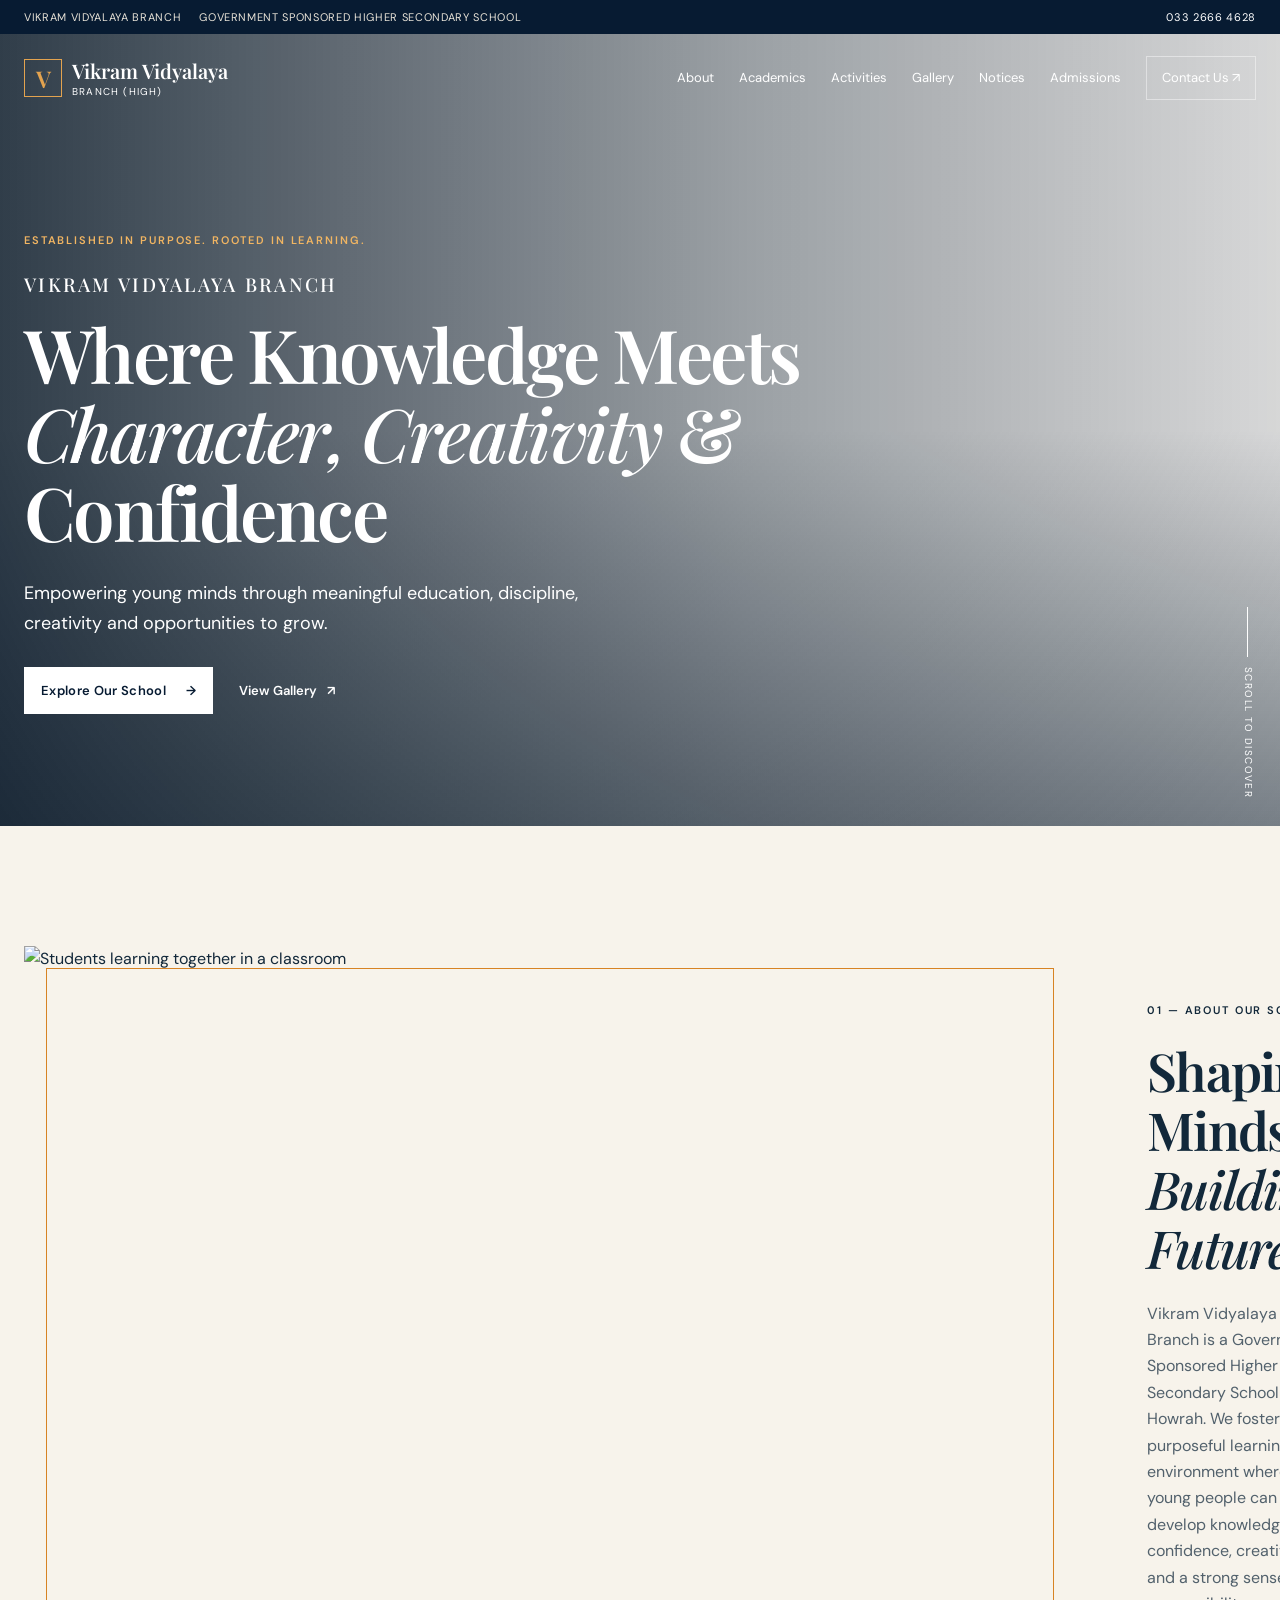
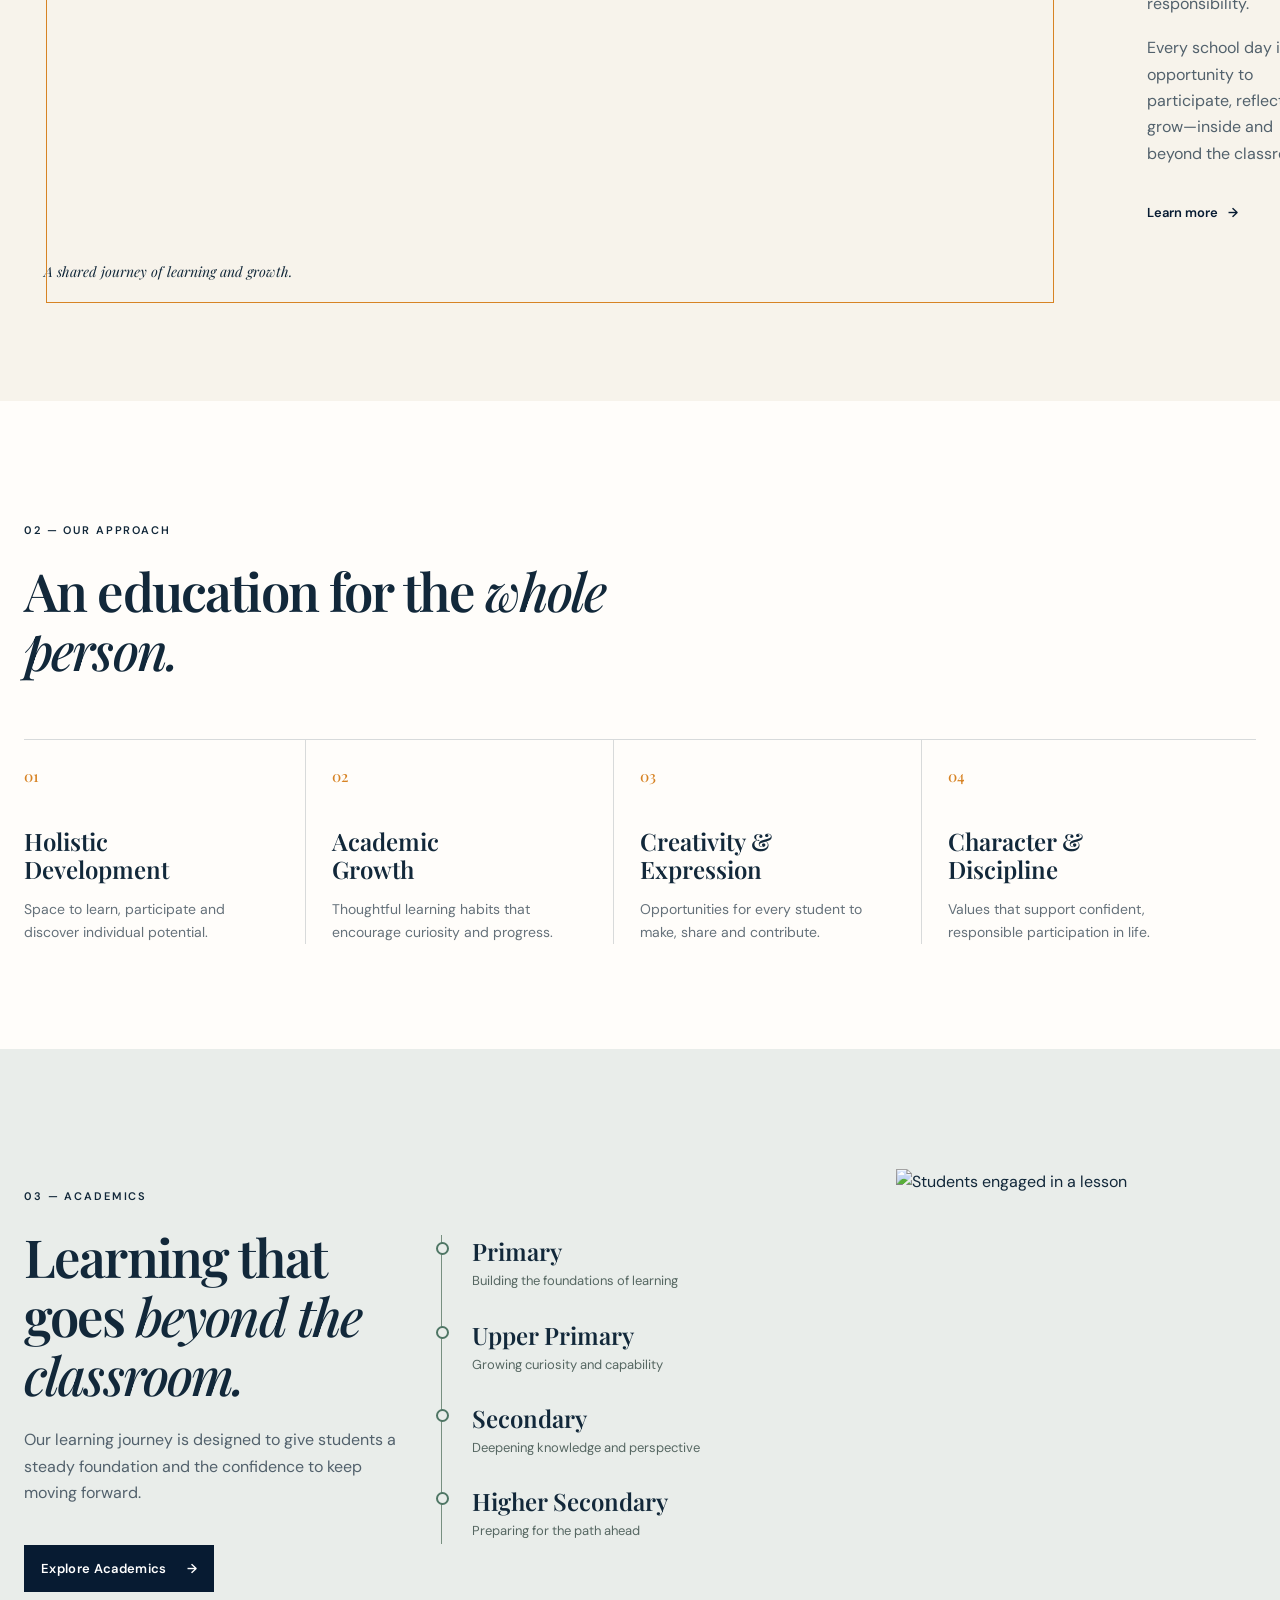
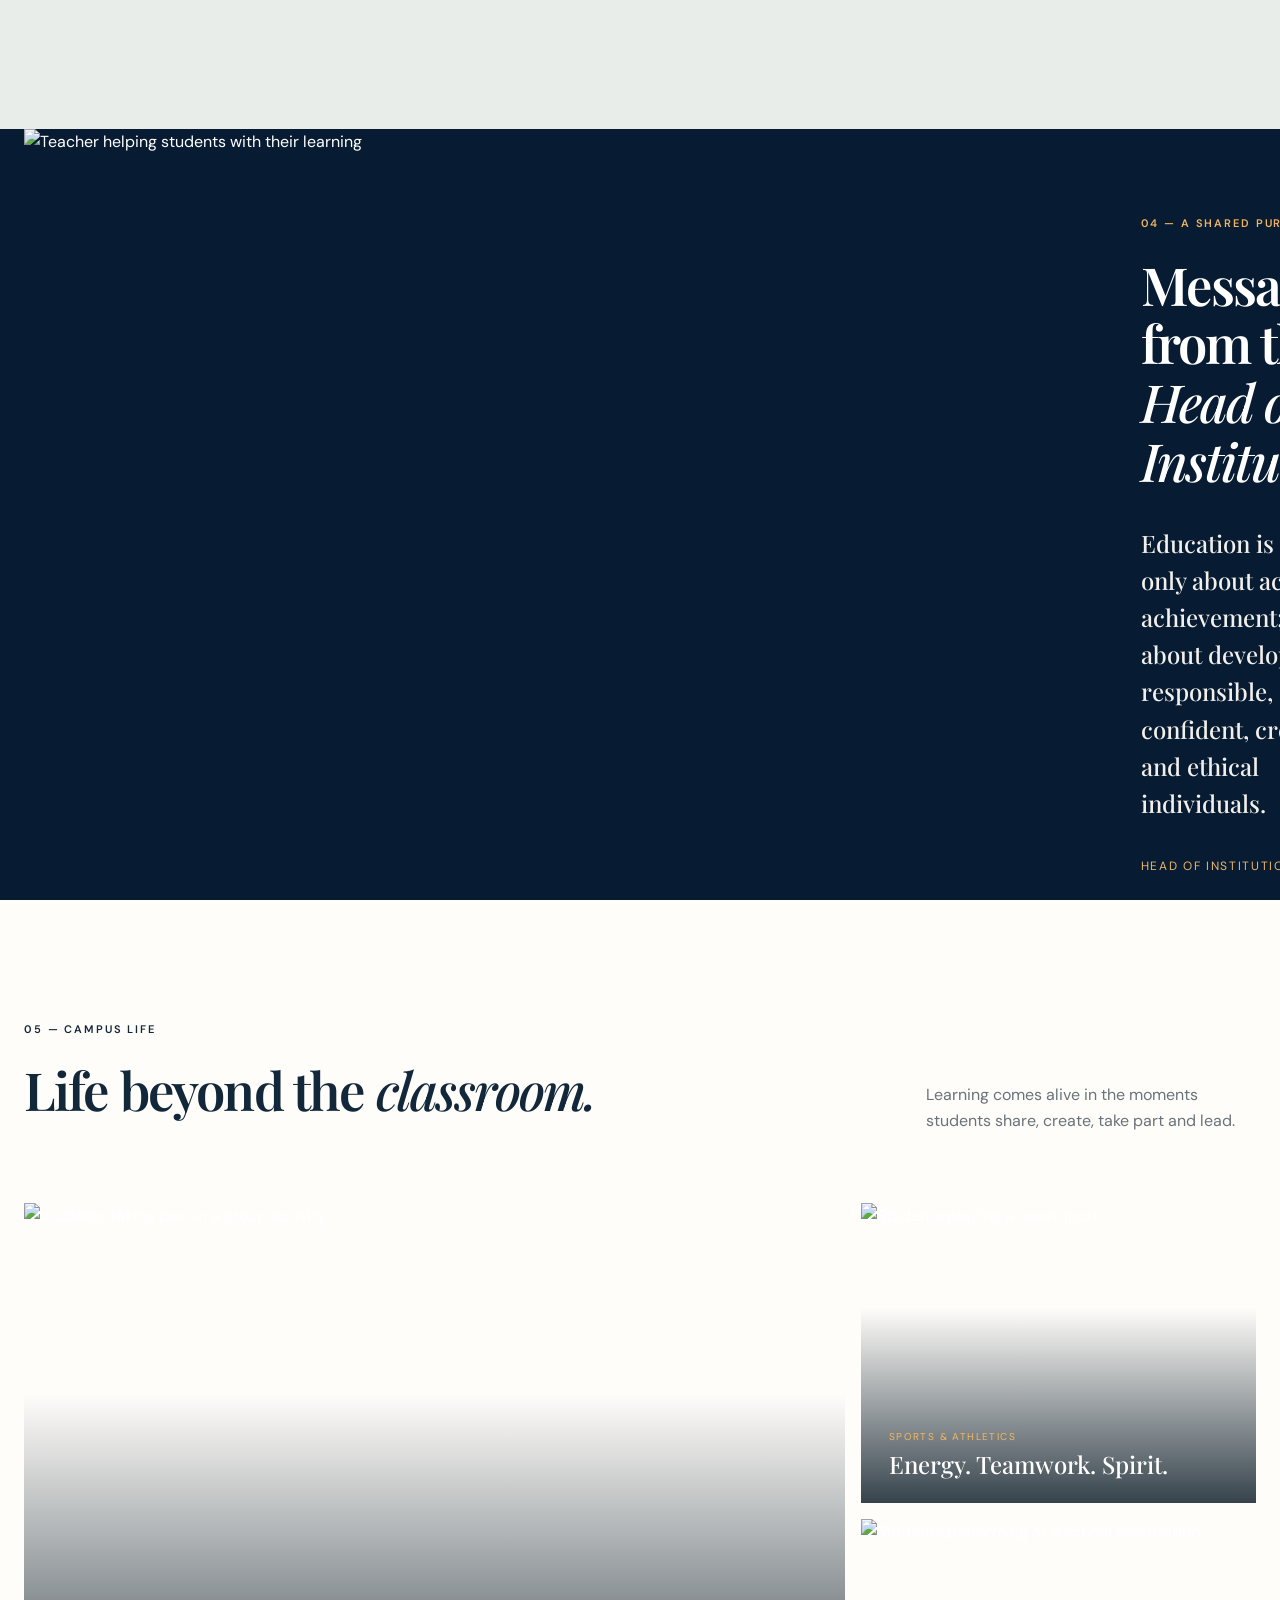
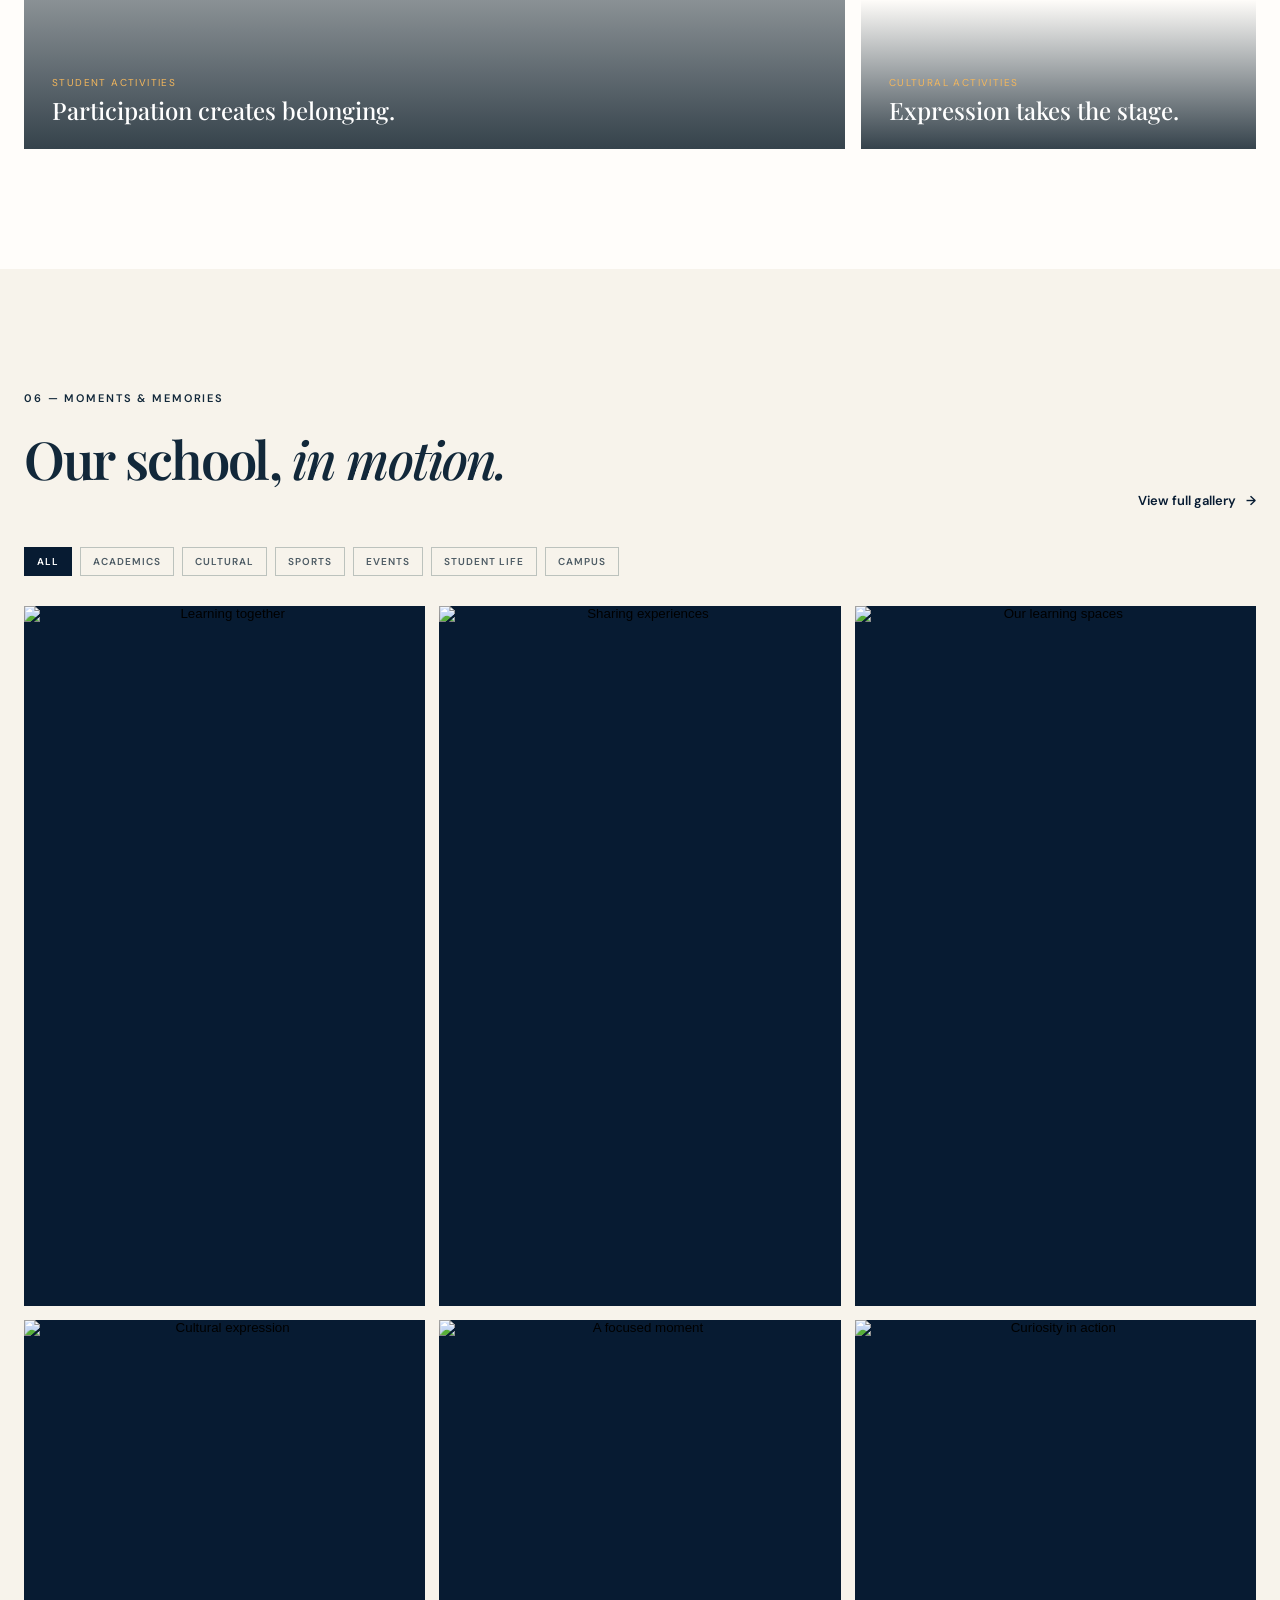
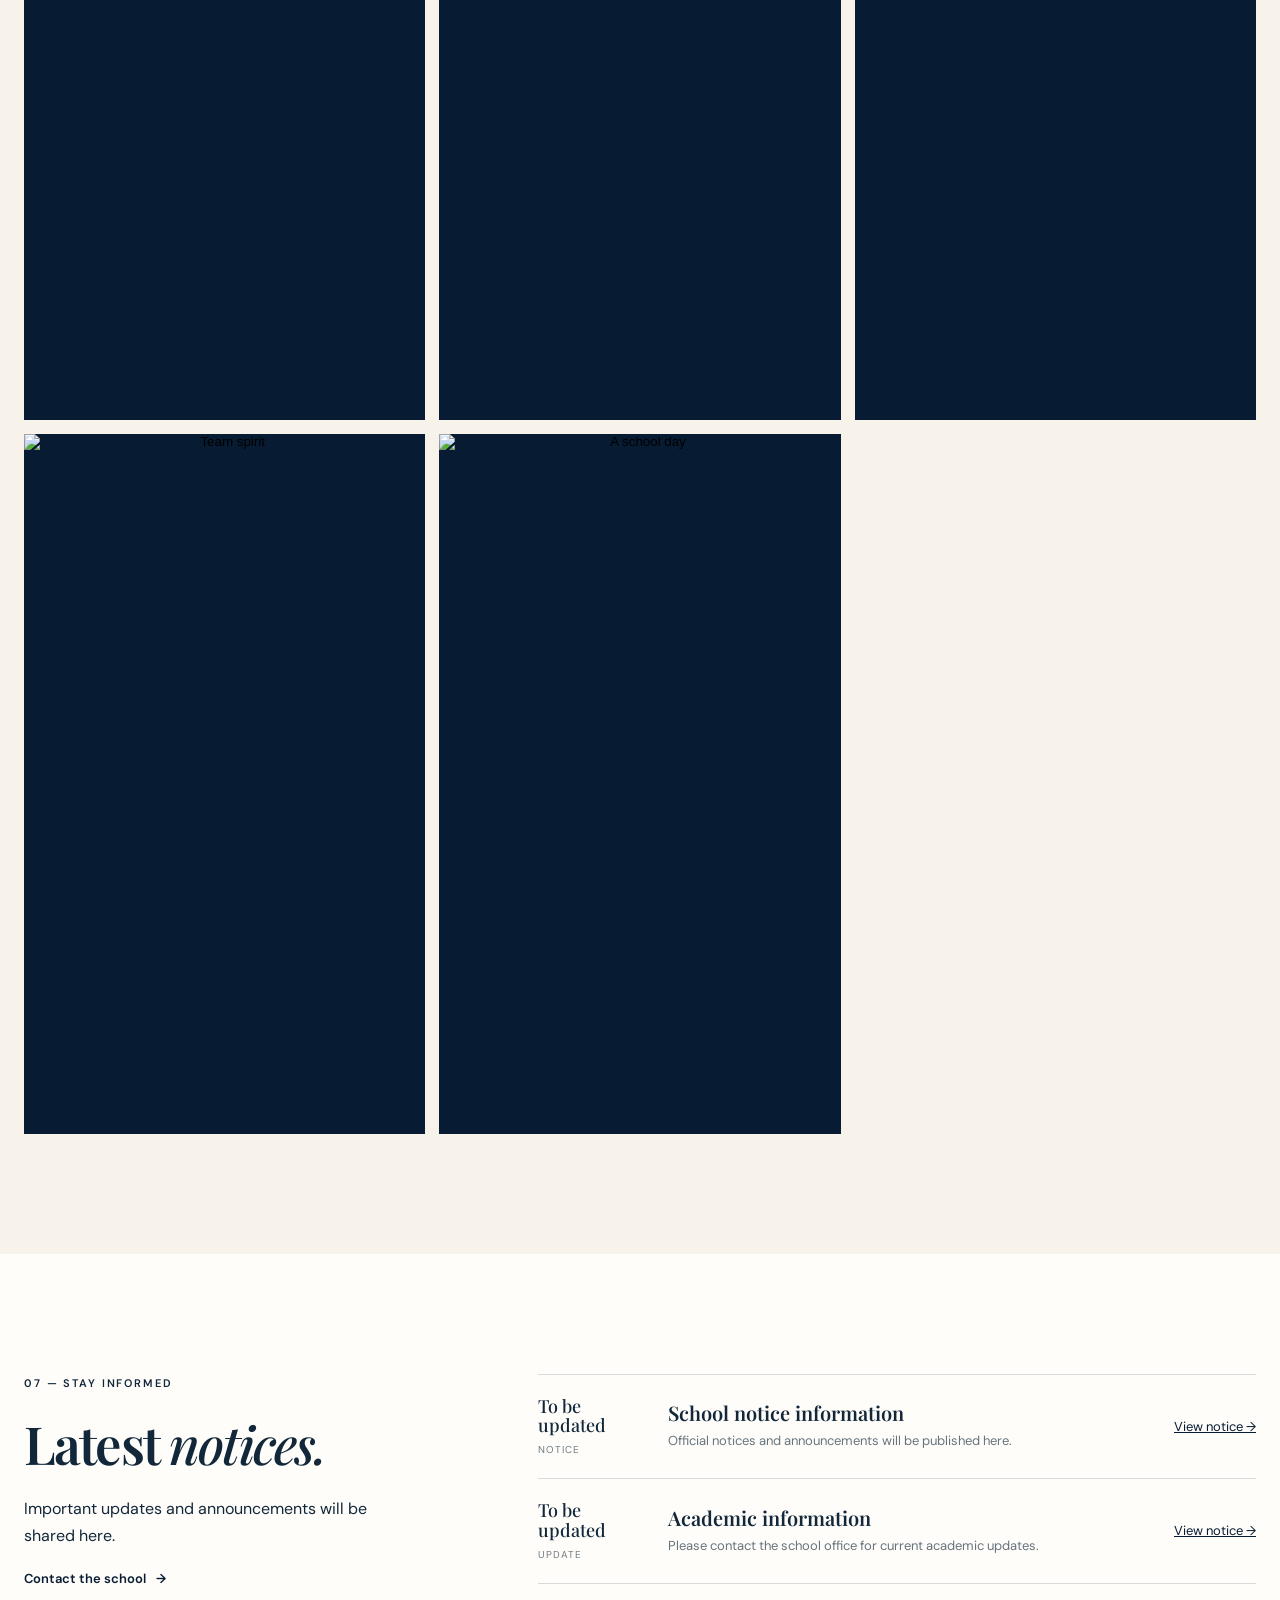
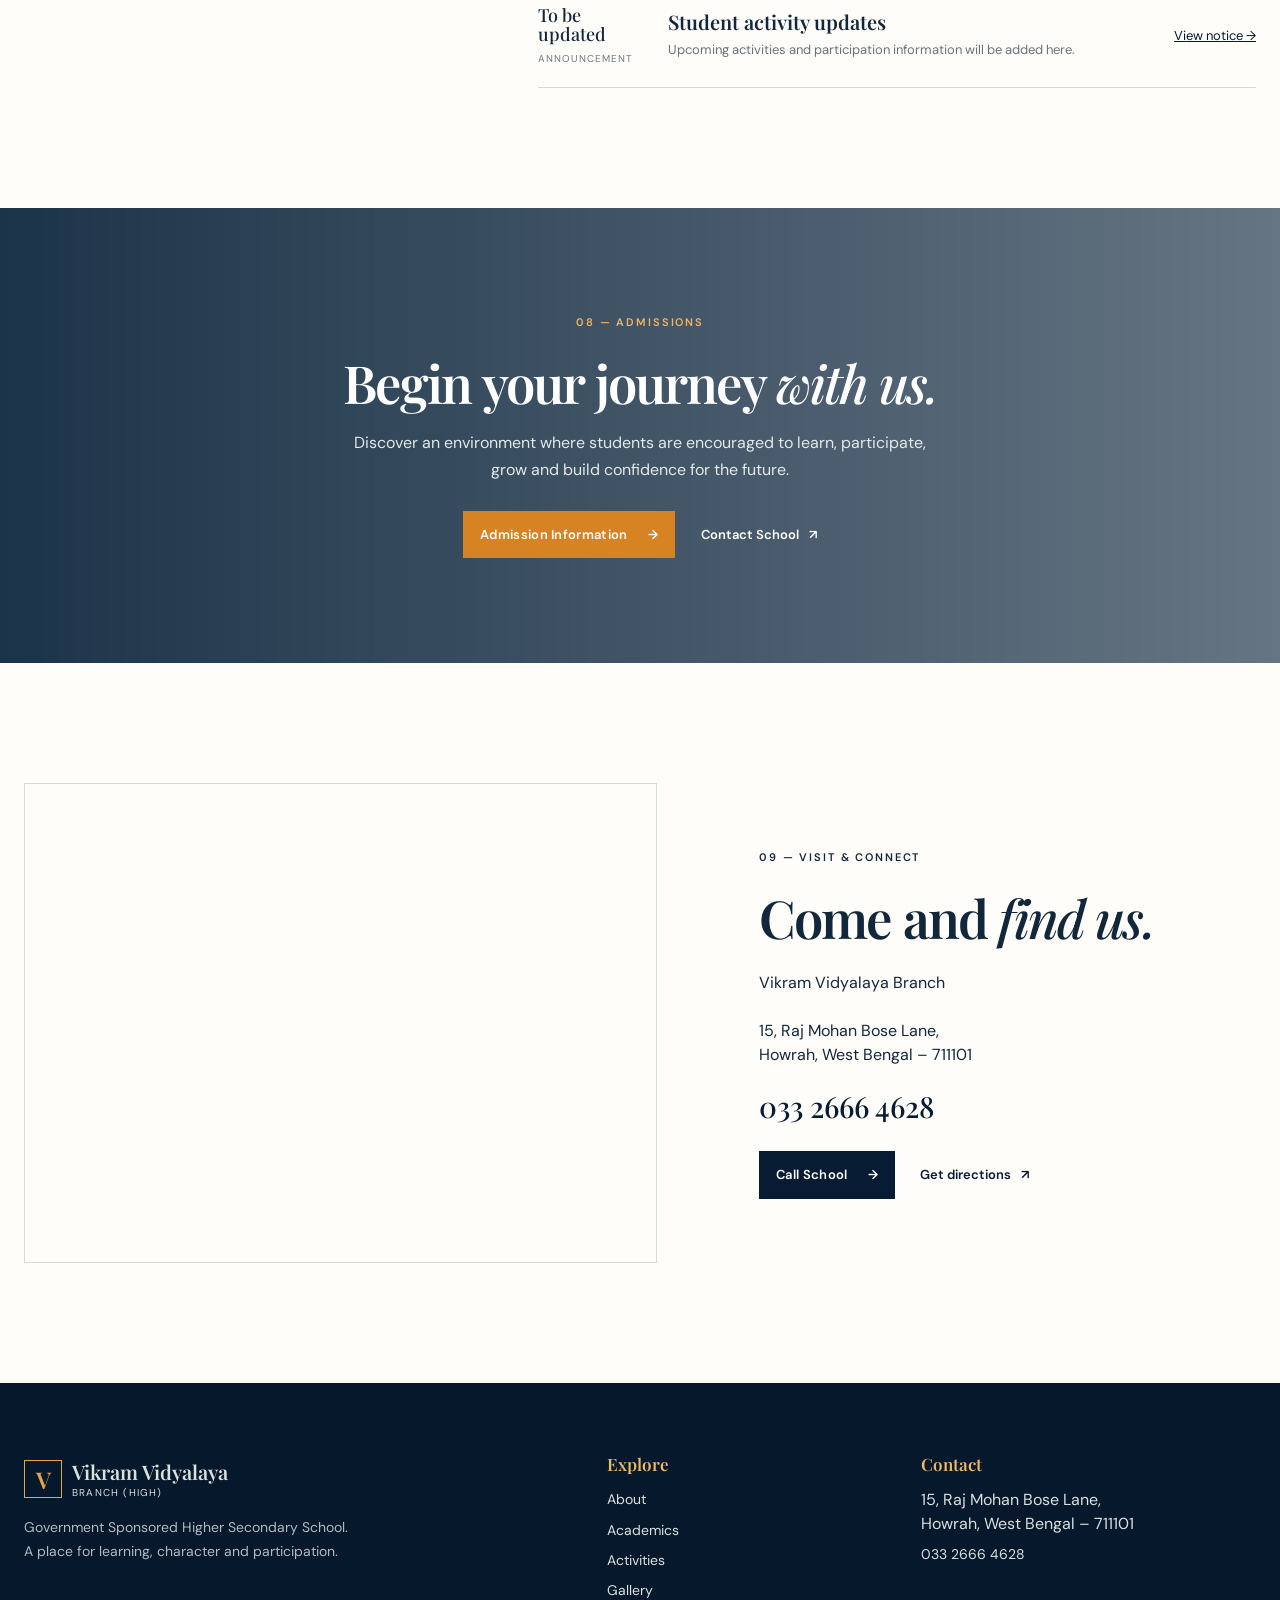
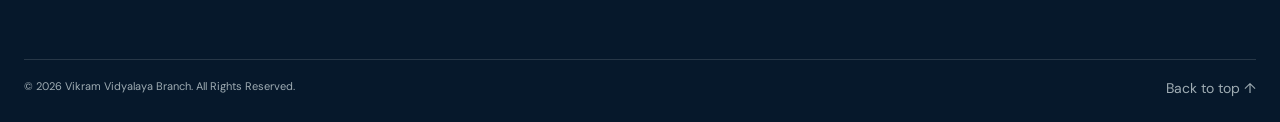
==== index.html @ fce3786a "feat : Add whole website" ====
<!doctype html>
<html lang="en">
  <head>
    <meta charset="UTF-8" />
    <meta name="viewport" content="width=device-width, initial-scale=1.0" />
    <meta name="description" content="Official website of Vikram Vidyalaya Branch, a Government Sponsored Higher Secondary School in Howrah, West Bengal." />
    <meta name="theme-color" content="#071b32" />
    <link rel="canonical" href="https://www.example.com/" />
    <meta property="og:title" content="Vikram Vidyalaya Branch | Government Sponsored Higher Secondary School" />
    <meta property="og:description" content="A place for knowledge, character, creativity and confidence." />
    <meta property="og:type" content="website" />
    <link rel="icon" href="assets/favicon.svg" type="image/svg+xml" />
    <link rel="preconnect" href="https://fonts.googleapis.com" />
    <link rel="preconnect" href="https://fonts.gstatic.com" crossorigin />
    <link href="https://fonts.googleapis.com/css2?family=DM+Sans:opsz,wght@9..40,400;9..40,500;9..40,600;9..40,700&family=Playfair+Display:ital,wght@0,500;0,600;0,700;1,500;1,600&display=swap" rel="stylesheet" />
    <link rel="stylesheet" href="styles.css" />
    <title>Vikram Vidyalaya Branch | Government Sponsored Higher Secondary School</title>
  </head>
  <body>
    <a class="skip-link" href="#main">Skip to content</a>
    <div class="info-bar"><div class="shell"><span>Vikram Vidyalaya Branch</span><span class="info-type">Government Sponsored Higher Secondary School</span><a href="tel:+913326664628">033 2666 4628</a></div></div>

    <header class="site-header" id="top">
      <nav class="nav shell" aria-label="Main navigation">
        <a class="brand" href="#top" aria-label="Vikram Vidyalaya Branch home"><span class="crest" aria-hidden="true">V</span><span><strong>Vikram Vidyalaya</strong><small>Branch (High)</small></span></a>
        <button class="menu-toggle" aria-expanded="false" aria-controls="primary-menu"><span></span><span></span><span></span><span class="sr-only">Open menu</span></button>
        <div class="nav-links" id="primary-menu">
          <a href="#about">About</a><a href="#academics">Academics</a><a href="#activities">Activities</a><a href="#gallery">Gallery</a><a href="#notices">Notices</a><a href="#admissions">Admissions</a>
          <a class="nav-contact" href="#contact">Contact Us <span>↗</span></a>
        </div>
      </nav>
    </header>

    <main id="main">
      <section class="hero" aria-labelledby="hero-heading">
        <div class="hero-image"></div><div class="hero-overlay"></div>
        <div class="hero-content shell">
          <p class="kicker light">Established in purpose. Rooted in learning.</p>
          <p class="hero-school">Vikram Vidyalaya Branch</p>
          <h1 id="hero-heading">Where Knowledge Meets <em>Character, Creativity</em> &amp; Confidence</h1>
          <p class="hero-copy">Empowering young minds through meaningful education, discipline, creativity and opportunities to grow.</p>
          <div class="hero-actions"><a class="button button-light" href="#about">Explore Our School <span>→</span></a><a class="text-link light" href="#gallery">View Gallery <span>↗</span></a></div>
        </div>
        <a class="scroll-cue" href="#about"><span></span>Scroll to discover</a>
      </section>

      <section class="intro section" id="about">
        <div class="shell intro-grid">
          <figure class="intro-photo reveal"><img src="https://images.unsplash.com/photo-1577896851231-70ef18881754?auto=format&fit=crop&w=1200&q=82" width="1200" height="900" alt="Students learning together in a classroom" /><figcaption>A shared journey of learning and growth.</figcaption></figure>
          <div class="intro-copy reveal">
            <p class="eyebrow">01 — About our school</p><h2>Shaping Minds.<br /><em>Building Futures.</em></h2>
            <p>Vikram Vidyalaya Branch is a Government Sponsored Higher Secondary School in Howrah. We foster a purposeful learning environment where young people can develop knowledge, confidence, creativity and a strong sense of responsibility.</p>
            <p>Every school day is an opportunity to participate, reflect and grow—inside and beyond the classroom.</p>
            <a class="text-link dark" href="#philosophy">Learn more <span>→</span></a>
          </div>
        </div>
      </section>

      <section class="philosophy section" id="philosophy"><div class="shell"><div class="section-heading reveal"><p class="eyebrow">02 — Our approach</p><h2>An education for the <em>whole person.</em></h2></div><div class="principles">
        <article class="principle reveal"><span>01</span><h3>Holistic<br />Development</h3><p>Space to learn, participate and discover individual potential.</p></article>
        <article class="principle reveal"><span>02</span><h3>Academic<br />Growth</h3><p>Thoughtful learning habits that encourage curiosity and progress.</p></article>
        <article class="principle reveal"><span>03</span><h3>Creativity &amp;<br />Expression</h3><p>Opportunities for every student to make, share and contribute.</p></article>
        <article class="principle reveal"><span>04</span><h3>Character &amp;<br />Discipline</h3><p>Values that support confident, responsible participation in life.</p></article>
      </div></div></section>

      <section class="academics section" id="academics"><div class="shell academics-layout"><div class="academics-copy reveal"><p class="eyebrow">03 — Academics</p><h2>Learning that goes <em>beyond the classroom.</em></h2><p>Our learning journey is designed to give students a steady foundation and the confidence to keep moving forward.</p><a class="button button-dark" href="#contact">Explore Academics <span>→</span></a></div><div class="journey reveal" aria-label="Academic journey"><div><b>Primary</b><span>Building the foundations of learning</span></div><div><b>Upper Primary</b><span>Growing curiosity and capability</span></div><div><b>Secondary</b><span>Deepening knowledge and perspective</span></div><div><b>Higher Secondary</b><span>Preparing for the path ahead</span></div></div><figure class="academics-photo reveal"><img loading="lazy" src="https://images.unsplash.com/photo-1509062522246-3755977927d7?auto=format&fit=crop&w=900&q=82" width="900" height="1100" alt="Students engaged in a lesson" /></figure></div></section>

      <section class="message"><div class="shell message-grid"><figure class="message-photo"><img loading="lazy" src="https://images.unsplash.com/photo-1503676260728-1c00da094a0b?auto=format&fit=crop&w=1200&q=82" width="1200" height="900" alt="Teacher helping students with their learning" /></figure><div class="message-copy reveal"><p class="eyebrow light">04 — A shared purpose</p><span class="quote-mark">“</span><h2>Message from the <em>Head of Institution</em></h2><blockquote>Education is not only about academic achievement; it is about developing responsible, confident, creative and ethical individuals.</blockquote><p class="signature">Head of Institution</p></div></div></section>

      <section class="activities section" id="activities"><div class="shell"><div class="section-heading split reveal"><div><p class="eyebrow">05 — Campus life</p><h2>Life beyond the <em>classroom.</em></h2></div><p>Learning comes alive in the moments students share, create, take part and lead.</p></div><div class="activity-editorial">
        <a class="activity large" href="#gallery"><img loading="lazy" src="https://images.unsplash.com/photo-1511632765486-a01980e01a18?auto=format&fit=crop&w=1200&q=82" width="1200" height="900" alt="Students taking part in a group activity" /><span><small>Student activities</small><strong>Participation creates belonging.</strong></span></a>
        <a class="activity tall" href="#gallery"><img loading="lazy" src="https://images.unsplash.com/photo-1529390079861-591de354faf5?auto=format&fit=crop&w=800&q=82" width="800" height="1100" alt="Students playing a team sport" /><span><small>Sports & athletics</small><strong>Energy. Teamwork. Spirit.</strong></span></a>
        <a class="activity wide" href="#gallery"><img loading="lazy" src="https://images.unsplash.com/photo-1492538368677-f6e0afe31dcc?auto=format&fit=crop&w=1000&q=82" width="1000" height="700" alt="Students performing at a school celebration" /><span><small>Cultural activities</small><strong>Expression takes the stage.</strong></span></a>
      </div></div></section>

      <section class="gallery section" id="gallery"><div class="shell"><div class="section-heading split reveal"><div><p class="eyebrow">06 — Moments & memories</p><h2>Our school, <em>in motion.</em></h2></div><a href="#gallery-grid" class="text-link dark">View full gallery <span>→</span></a></div><div class="filters" role="toolbar" aria-label="Filter gallery"><button class="active" data-filter="all">All</button><button data-filter="academics">Academics</button><button data-filter="cultural">Cultural</button><button data-filter="sports">Sports</button><button data-filter="events">Events</button><button data-filter="student-life">Student life</button><button data-filter="campus">Campus</button></div><div class="gallery-grid" id="gallery-grid" aria-live="polite"></div></div></section>

      <section class="notices section" id="notices"><div class="shell notices-layout"><div class="notices-intro reveal"><p class="eyebrow">07 — Stay informed</p><h2>Latest <em>notices.</em></h2><p>Important updates and announcements will be shared here.</p><a class="text-link dark" href="#contact">Contact the school <span>→</span></a></div><div class="notice-list" id="notice-list"><p>Loading notices…</p></div></div></section>

      <section class="admissions" id="admissions"><div class="shell admissions-inner reveal"><p class="eyebrow light">08 — Admissions</p><h2>Begin your journey <em>with us.</em></h2><p>Discover an environment where students are encouraged to learn, participate, grow and build confidence for the future.</p><div><a class="button button-saffron" href="#contact">Admission Information <span>→</span></a><a class="text-link light" href="#contact">Contact School <span>↗</span></a></div></div></section>

      <section class="contact section" id="contact"><div class="shell contact-grid"><div class="map-card reveal"><iframe title="Map showing Vikram Vidyalaya Branch location in Howrah" src="https://www.google.com/maps?q=22.5863903%2C88.3349899&amp;z=17&amp;output=embed" loading="lazy"></iframe></div><div class="contact-copy reveal"><p class="eyebrow">09 — Visit & connect</p><h2>Come and <em>find us.</em></h2><address>Vikram Vidyalaya Branch<br /><br />15, Raj Mohan Bose Lane,<br />Howrah, West Bengal – 711101</address><a class="phone" href="tel:+913326664628">033 2666 4628</a><div class="contact-actions"><a class="button button-dark" href="tel:+913326664628">Call School <span>→</span></a><a class="text-link dark" target="_blank" rel="noopener" href="https://www.google.com/maps/place/Vikram+Vidyalaya+(Branch)/@22.5863903,88.3349899,17z/data=!3m1!4b1!4m6!3m5!1s0x3a0277087f8370a1:0x1460b221c4af8f86!8m2!3d22.5863903!4d88.3349899!16s%2Fg%2F11b6ht599x?entry=ttu&amp;g_ep=EgoyMDI2MDgzMC4wIKXMDSoASAFQAw%3D%3D">Get directions <span>↗</span></a></div></div></div></section>
    </main>

    <footer><div class="shell footer-grid"><div><a class="brand footer-brand" href="#top"><span class="crest">V</span><span><strong>Vikram Vidyalaya</strong><small>Branch (High)</small></span></a><p>Government Sponsored Higher Secondary School. A place for learning, character and participation.</p></div><div><h3>Explore</h3><a href="#about">About</a><a href="#academics">Academics</a><a href="#activities">Activities</a><a href="#gallery">Gallery</a></div><div><h3>Contact</h3><address>15, Raj Mohan Bose Lane,<br />Howrah, West Bengal – 711101</address><a href="tel:+913326664628">033 2666 4628</a></div></div><div class="shell footer-bottom"><span>© 2026 Vikram Vidyalaya Branch. All Rights Reserved.</span><a href="#top">Back to top ↑</a></div></footer>
    <dialog class="lightbox" id="lightbox" aria-label="Image gallery"><button class="lightbox-close" aria-label="Close gallery">×</button><button class="lightbox-prev" aria-label="Previous image">←</button><figure><img src="" alt="" /><figcaption></figcaption></figure><button class="lightbox-next" aria-label="Next image">→</button><p class="lightbox-count"></p></dialog>
    <script src="script.js"></script>
  </body>
</html>
---- styles.css ----
:root{--navy:#071b32;--ink:#12283a;--ivory:#f7f3eb;--paper:#fffdfa;--saffron:#d78324;--green:#4f7665;--rose:#bd7774;--line:rgba(12,38,57,.16);--serif:"Playfair Display",Georgia,serif;--sans:"DM Sans",Arial,sans-serif}*{box-sizing:border-box}html{scroll-behavior:smooth}body{margin:0;background:var(--paper);color:var(--ink);font:400 16px/1.65 var(--sans)}body.no-scroll{overflow:hidden}.shell{width:min(1240px,calc(100% - 48px));margin:auto}.sr-only{position:absolute;width:1px;height:1px;overflow:hidden;clip:rect(0,0,0,0)}.skip-link{position:fixed;z-index:100;top:-100px;left:20px;background:#fff;color:#000;padding:10px 16px}.skip-link:focus{top:10px}.info-bar{height:34px;background:var(--navy);color:#e8e3d8;font-size:11px;letter-spacing:.06em;text-transform:uppercase}.info-bar .shell{height:100%;display:flex;align-items:center;gap:18px}.info-bar a{margin-left:auto;color:#fff;text-decoration:none}.site-header{position:absolute;z-index:10;top:34px;width:100%;color:#fff;transition:.35s}.site-header.scrolled{position:fixed;top:0;background:rgba(7,27,50,.94);backdrop-filter:blur(14px);box-shadow:0 4px 20px #06152533}.nav{height:88px;display:flex;align-items:center;justify-content:space-between}.brand{display:flex;align-items:center;gap:10px;color:inherit;text-decoration:none;line-height:1.1}.brand strong{display:block;font-family:var(--serif);font-size:20px;font-weight:600}.brand small{display:block;font-size:10px;letter-spacing:.12em;text-transform:uppercase;margin-top:4px}.crest{display:grid;place-items:center;border:1px solid currentColor;width:38px;height:38px;font:600 23px var(--serif);color:#e3a34f}.nav-links{display:flex;align-items:center;gap:25px}.nav-links>a{color:inherit;text-decoration:none;font-size:13px;position:relative}.nav-links>a:not(.nav-contact):after{content:"";position:absolute;bottom:-6px;left:0;width:0;height:1px;background:#e6ad5b;transition:.25s}.nav-links>a:hover:after{width:100%}.nav-contact{padding:10px 15px;border:1px solid #ffffff70}.nav-contact span,.button span,.text-link span{transition:transform .25s;display:inline-block}.nav-contact:hover span,.button:hover span,.text-link:hover span{transform:translateX(4px)}.menu-toggle{display:none;background:transparent;color:#fff;border:0;padding:8px}.menu-toggle span:not(.sr-only){width:25px;height:1px;background:currentColor;display:block;margin:5px}.hero{height:min(88vh,900px);min-height:650px;position:relative;color:white;display:grid;align-items:center;overflow:hidden}.hero-image,.hero-overlay{position:absolute;inset:0}.hero-image{background:url('https://images.unsplash.com/photo-1509062522246-3755977927d7?auto=format&fit=crop&w=2200&q=86') center/cover;animation:heroZoom 13s ease-out both}.hero-overlay{background:linear-gradient(90deg,rgba(3,19,35,.82),rgba(3,19,35,.4) 58%,rgba(3,19,35,.16)),linear-gradient(0deg,rgba(3,19,35,.45),transparent 50%)}.hero-content{position:relative;padding-top:85px;max-width:920px;margin-left:max(24px,calc((100% - 1240px)/2));margin-right:24px}.kicker,.eyebrow{font-size:11px;letter-spacing:.17em;text-transform:uppercase;font-weight:600;margin:0 0 22px}.light{color:#f1b562}.hero-school{font:500 19px var(--serif);letter-spacing:.12em;text-transform:uppercase;margin:0 0 18px}.hero h1{font:600 clamp(42px,5.8vw,80px)/1.06 var(--serif);letter-spacing:-.035em;margin:0;max-width:900px}.hero h1 em,h2 em{font-weight:500}.hero-copy{font-size:18px;max-width:590px;margin:28px 0}.hero-actions{display:flex;align-items:center;gap:26px}.button{display:inline-flex;align-items:center;gap:20px;text-decoration:none;padding:13px 17px;font-size:13px;font-weight:600;letter-spacing:.025em;transition:.25s}.button-light{background:#fff;color:var(--navy)}.button-light:hover{background:#f4d5a3}.button-dark{background:var(--navy);color:#fff}.button-dark:hover{background:#174160}.button-saffron{background:var(--saffron);color:#fff}.button-saffron:hover{background:#ef9b39}.text-link{display:inline-flex;gap:10px;align-items:center;text-decoration:none;font-weight:600;font-size:13px}.text-link.light{color:#fff}.text-link.dark{color:var(--navy)}.scroll-cue{position:absolute;z-index:1;bottom:28px;right:max(24px,calc((100% - 1240px)/2));color:#fff;text-decoration:none;font-size:10px;text-transform:uppercase;letter-spacing:.14em;display:flex;align-items:center;gap:10px;writing-mode:vertical-rl}.scroll-cue span{height:50px;width:1px;background:#fff;display:inline-block}.section{padding:120px 0}.intro{background:var(--ivory)}.intro-grid{display:grid;grid-template-columns:1.1fr .9fr;align-items:center;gap:clamp(44px,9vw,150px)}figure{margin:0}.intro-photo{position:relative}.intro-photo img{display:block;width:100%;aspect-ratio:1.12;object-fit:cover}.intro-photo:before{content:"";position:absolute;border:1px solid var(--saffron);inset:22px -22px -22px 22px;z-index:0}.intro-photo img{position:relative;z-index:1}.intro-photo figcaption{font:italic 14px var(--serif);margin:16px 0 0 20px}.intro-copy h2,.section-heading h2,.academics h2,.message h2,.notices h2,.contact h2,.admissions h2{font:600 clamp(36px,4.1vw,58px)/1.12 var(--serif);letter-spacing:-.035em;margin:0 0 24px}.intro-copy p:not(.eyebrow),.academics-copy>p:not(.eyebrow){color:#52616c;margin:0 0 18px}.intro-copy .text-link{margin-top:17px}.philosophy{padding-bottom:105px}.section-heading{max-width:720px;margin-bottom:60px}.principles{display:grid;grid-template-columns:repeat(4,1fr);border-top:1px solid var(--line)}.principle{padding:24px 28px 0 0;margin-right:26px;border-right:1px solid var(--line)}.principle:last-child{border:0}.principle span{font:500 15px var(--serif);color:var(--saffron)}.principle h3{font:600 24px/1.15 var(--serif);margin:38px 0 15px}.principle p{font-size:14px;color:#65717a;margin:0}.academics{background:#e9edea}.academics-layout{display:grid;grid-template-columns:1fr 1.1fr .72fr;gap:45px;align-items:center}.academics-copy .button{margin-top:20px}.journey{border-left:1px solid #789081;padding-left:30px}.journey div{padding:0 0 25px;position:relative}.journey div:before{content:"";width:9px;height:9px;border:2px solid var(--green);border-radius:50%;background:#e9edea;position:absolute;left:-36px;top:7px}.journey div:last-child{padding:0}.journey b{display:block;font:600 24px var(--serif)}.journey span{font-size:13px;color:#566762}.academics-photo img{width:100%;height:440px;object-fit:cover;display:block}.message{background:var(--navy);color:#fff}.message-grid{display:grid;grid-template-columns:1fr 1fr;align-items:stretch}.message-photo img{width:100%;height:100%;min-height:560px;object-fit:cover;display:block;filter:saturate(.8)}.message-copy{padding:85px clamp(35px,7vw,105px);position:relative}.quote-mark{position:absolute;right:8%;top:42px;font:150px/.7 var(--serif);color:#e3a34f44}.message h2{position:relative;z-index:1}.message blockquote{font:500 24px/1.55 var(--serif);margin:35px 0;color:#f3f0eb}.signature{font-size:12px;text-transform:uppercase;letter-spacing:.14em;color:#efb766}.split{max-width:none;display:flex;justify-content:space-between;align-items:end;gap:40px}.split>p{max-width:330px;color:#68737a;margin:0 0 8px}.activity-editorial{display:grid;grid-template-columns:1.35fr .65fr;grid-template-rows:300px 230px;gap:16px}.activity{position:relative;overflow:hidden;color:#fff;text-decoration:none;display:block}.activity img{width:100%;height:100%;object-fit:cover;display:block;transition:transform .7s}.activity:hover img{transform:scale(1.06)}.activity:after{content:"";position:absolute;inset:0;background:linear-gradient(0deg,rgba(3,20,32,.8),transparent 65%)}.activity.large{grid-row:1/3}.activity.wide{grid-column:2}.activity span{position:absolute;z-index:1;bottom:25px;left:28px;right:20px}.activity small{display:block;font-size:10px;letter-spacing:.14em;text-transform:uppercase;color:#f4b75c;margin-bottom:6px}.activity strong{display:block;font:500 24px/1.1 var(--serif)}.gallery{background:var(--ivory)}.filters{display:flex;flex-wrap:wrap;gap:8px;margin:-25px 0 30px}.filters button{background:transparent;border:1px solid #bcc2bd;padding:7px 12px;text-transform:uppercase;font:600 10px var(--sans);letter-spacing:.1em;color:#4d5b64;cursor:pointer}.filters button.active,.filters button:hover{border-color:var(--navy);background:var(--navy);color:#fff}.gallery-grid{columns:3;column-gap:14px}.gallery-item{width:100%;margin:0 0 14px;display:block;break-inside:avoid;position:relative;border:0;padding:0;background:var(--navy);cursor:pointer;overflow:hidden}.gallery-item img{width:100%;display:block;transition:.5s}.gallery-item:hover img,.gallery-item:focus img{transform:scale(1.05);opacity:.8}.gallery-item span{position:absolute;left:15px;bottom:12px;color:#fff;text-align:left;font:500 16px var(--serif);opacity:0;transform:translateY(8px);transition:.3s}.gallery-item:hover span,.gallery-item:focus span{opacity:1;transform:none}.notices-layout{display:grid;grid-template-columns:.7fr 1.3fr;gap:10vw}.notice-list{border-top:1px solid var(--line)}.notice{display:grid;grid-template-columns:108px 1fr auto;gap:22px;align-items:center;border-bottom:1px solid var(--line);padding:22px 0}.notice-date{font:500 18px/1.1 var(--serif)}.notice-date small{display:block;font:10px var(--sans);letter-spacing:.1em;text-transform:uppercase;color:#6f7b81;margin-top:7px}.notice h3{font:600 20px/1.2 var(--serif);margin:0 0 5px}.notice p{font-size:13px;color:#67747c;margin:0}.notice a{color:var(--navy);font-size:13px;white-space:nowrap}.admissions{color:#fff;background:linear-gradient(90deg,#08223aeb,#08223a9e),url('https://images.unsplash.com/photo-1503676260728-1c00da094a0b?auto=format&fit=crop&w=1800&q=82') center/cover;padding:105px 0}.admissions-inner{max-width:760px;text-align:center}.admissions h2{margin-bottom:18px}.admissions p:not(.eyebrow){max-width:590px;margin:0 auto 28px;color:#e2e9e7}.admissions-inner>div{display:flex;justify-content:center;align-items:center;gap:26px}.contact-grid{display:grid;grid-template-columns:1.12fr .88fr;align-items:center;gap:8vw}.map-card{height:480px;border:1px solid var(--line);padding:10px}.map-card iframe{width:100%;height:100%;border:0;filter:grayscale(1) contrast(.9)}.contact address,footer address{font-style:normal;font-size:16px;line-height:1.5}.phone{font:500 29px var(--serif);display:block;color:var(--navy);text-decoration:none;margin:20px 0 26px}.contact-actions{display:flex;gap:25px;align-items:center}footer{background:#06182b;color:#d9e0de;padding:70px 0 22px}footer a{display:block;color:inherit;text-decoration:none;margin:7px 0;font-size:14px}.footer-grid{display:grid;grid-template-columns:1.5fr .7fr 1fr;gap:80px}.footer-brand{margin-bottom:18px}.footer-grid p{max-width:330px;font-size:14px;color:#aebbc0}.footer-grid h3{font:600 17px var(--serif);color:#efb766;margin:0 0 13px}.footer-bottom{border-top:1px solid #ffffff22;margin-top:50px;padding-top:17px;display:flex;justify-content:space-between;color:#9facb3;font-size:11px}.footer-bottom a{margin:0}.lightbox{width:100%;height:100%;max-width:none;max-height:none;background:#041321f5;border:0;color:#fff;padding:60px;place-items:center;z-index:99}.lightbox[open]{display:grid}.lightbox::backdrop{background:#041321e6}.lightbox figure{max-width:min(1100px,calc(100vw - 160px));max-height:calc(100vh - 120px);text-align:center}.lightbox img{max-width:100%;max-height:calc(100vh - 155px);object-fit:contain}.lightbox figcaption{font:14px var(--sans);margin-top:10px}.lightbox button{position:absolute;background:#ffffff18;border:1px solid #ffffff44;color:#fff;width:44px;height:44px;font-size:24px;cursor:pointer}.lightbox-close{top:25px;right:30px}.lightbox-prev{left:25px;top:50%}.lightbox-next{right:25px;top:50%}.lightbox-count{position:absolute;bottom:16px;font-size:12px}.reveal{opacity:0;transform:translateY(25px);transition:opacity .7s,transform .7s}.reveal.visible{opacity:1;transform:none}@keyframes heroZoom{from{transform:scale(1.08);opacity:.3}to{transform:scale(1);opacity:1}}a:focus-visible,button:focus-visible{outline:3px solid var(--saffron);outline-offset:4px}@media(max-width:800px){.shell{width:min(100% - 36px,1240px)}.info-type{display:none}.site-header{top:34px}.nav{height:72px}.menu-toggle{display:block;z-index:2}.nav-links{position:absolute;top:0;left:0;width:100%;min-height:100vh;background:var(--navy);padding:115px 30px 30px;display:flex;flex-direction:column;align-items:flex-start;gap:21px;transform:translateX(100%);transition:.35s}.nav-links.open{transform:none}.nav-links>a{font:500 23px var(--serif)}.nav-links .nav-contact{font:600 14px var(--sans);margin-top:10px}.hero{min-height:620px;height:86vh}.hero-content{padding-top:90px}.hero h1{font-size:clamp(40px,10vw,58px)}.hero-copy{font-size:16px}.scroll-cue{right:20px}.section{padding:82px 0}.intro-grid,.academics-layout,.contact-grid{grid-template-columns:1fr;gap:42px}.intro-photo{max-width:530px}.intro-copy{max-width:620px}.principles{grid-template-columns:1fr 1fr}.principle:nth-child(2){border-right:0}.principle{padding-bottom:28px;margin-right:20px}.academics-layout{grid-template-columns:1fr 1fr}.academics-copy{grid-column:1/3}.academics-photo{max-width:380px}.message-grid{grid-template-columns:1fr}.message-photo img{min-height:340px;height:340px}.message-copy{padding:70px 35px}.activity-editorial{grid-template-rows:250px 210px}.gallery-grid{columns:2}.notices-layout{grid-template-columns:1fr;gap:36px}.map-card{height:370px}.footer-grid{grid-template-columns:1fr 1fr;gap:40px}.footer-grid>div:first-child{grid-column:1/3}}@media(max-width:520px){.info-bar .shell{font-size:9px}.brand strong{font-size:17px}.hero-actions,.admissions-inner>div,.contact-actions{align-items:flex-start;flex-direction:column;gap:17px}.hero-school{font-size:14px}.scroll-cue{display:none}.intro-photo:before{inset:13px -13px -13px 13px}.principles{grid-template-columns:1fr}.principle,.principle:nth-child(2){border-right:0;border-bottom:1px solid var(--line);padding:21px 0;margin:0}.principle:last-child{border:0}.principle h3{margin:20px 0 10px}.academics-layout{grid-template-columns:1fr}.academics-copy{grid-column:auto}.academics-photo{display:none}.split{display:block}.split>p{margin-top:18px}.activity-editorial{display:block}.activity{height:270px;margin-bottom:14px}.gallery-grid{columns:1}.notice{grid-template-columns:78px 1fr;padding:20px 0}.notice a{grid-column:2}.notice h3{font-size:18px}.message blockquote{font-size:21px}.contact-grid{gap:35px}.map-card{height:290px}.footer-grid{grid-template-columns:1fr;gap:30px}.footer-grid>div:first-child{grid-column:auto}.footer-bottom{display:block}.footer-bottom a{margin-top:8px}.lightbox{padding:45px 15px}.lightbox figure{max-width:100%}.lightbox-prev{left:8px}.lightbox-next{right:8px}}@media(prefers-reduced-motion:reduce){*,*:before,*:after{animation-duration:.01ms!important;transition-duration:.01ms!important;scroll-behavior:auto!important}.reveal{opacity:1;transform:none}}
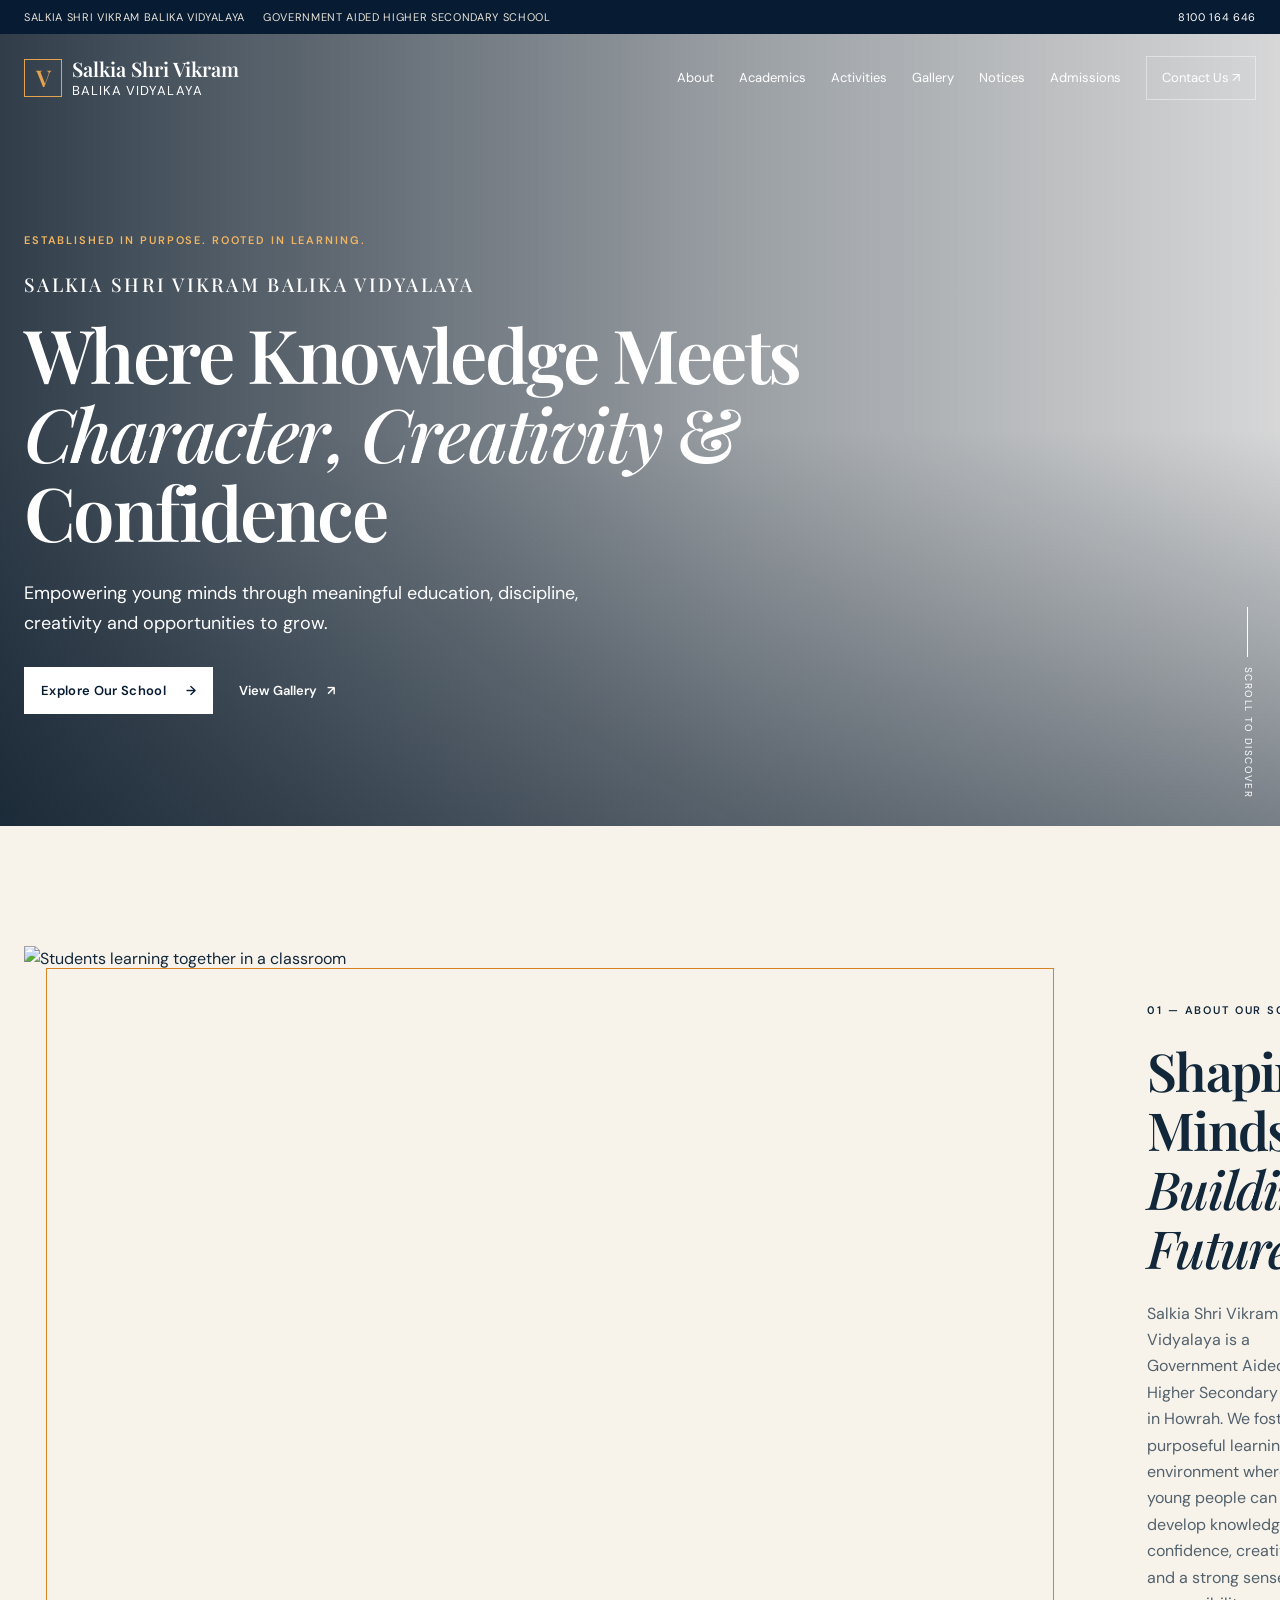
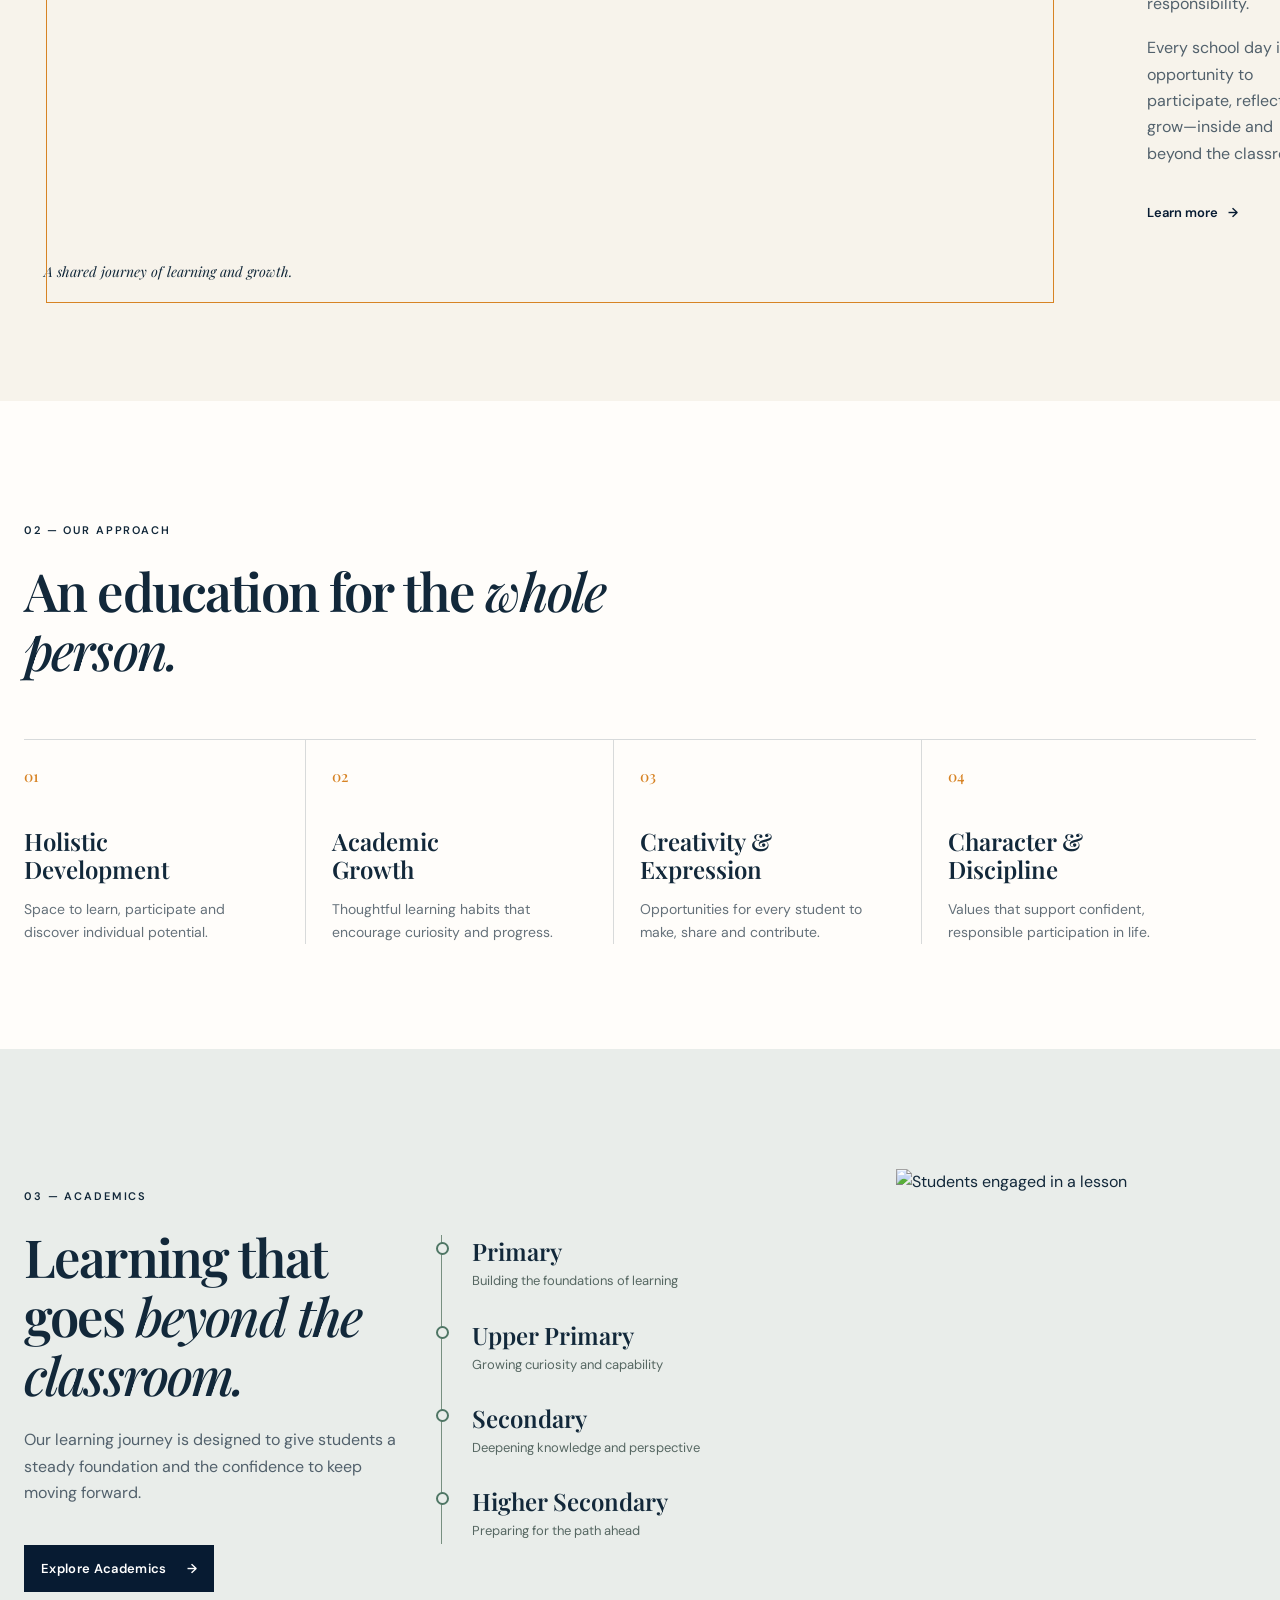
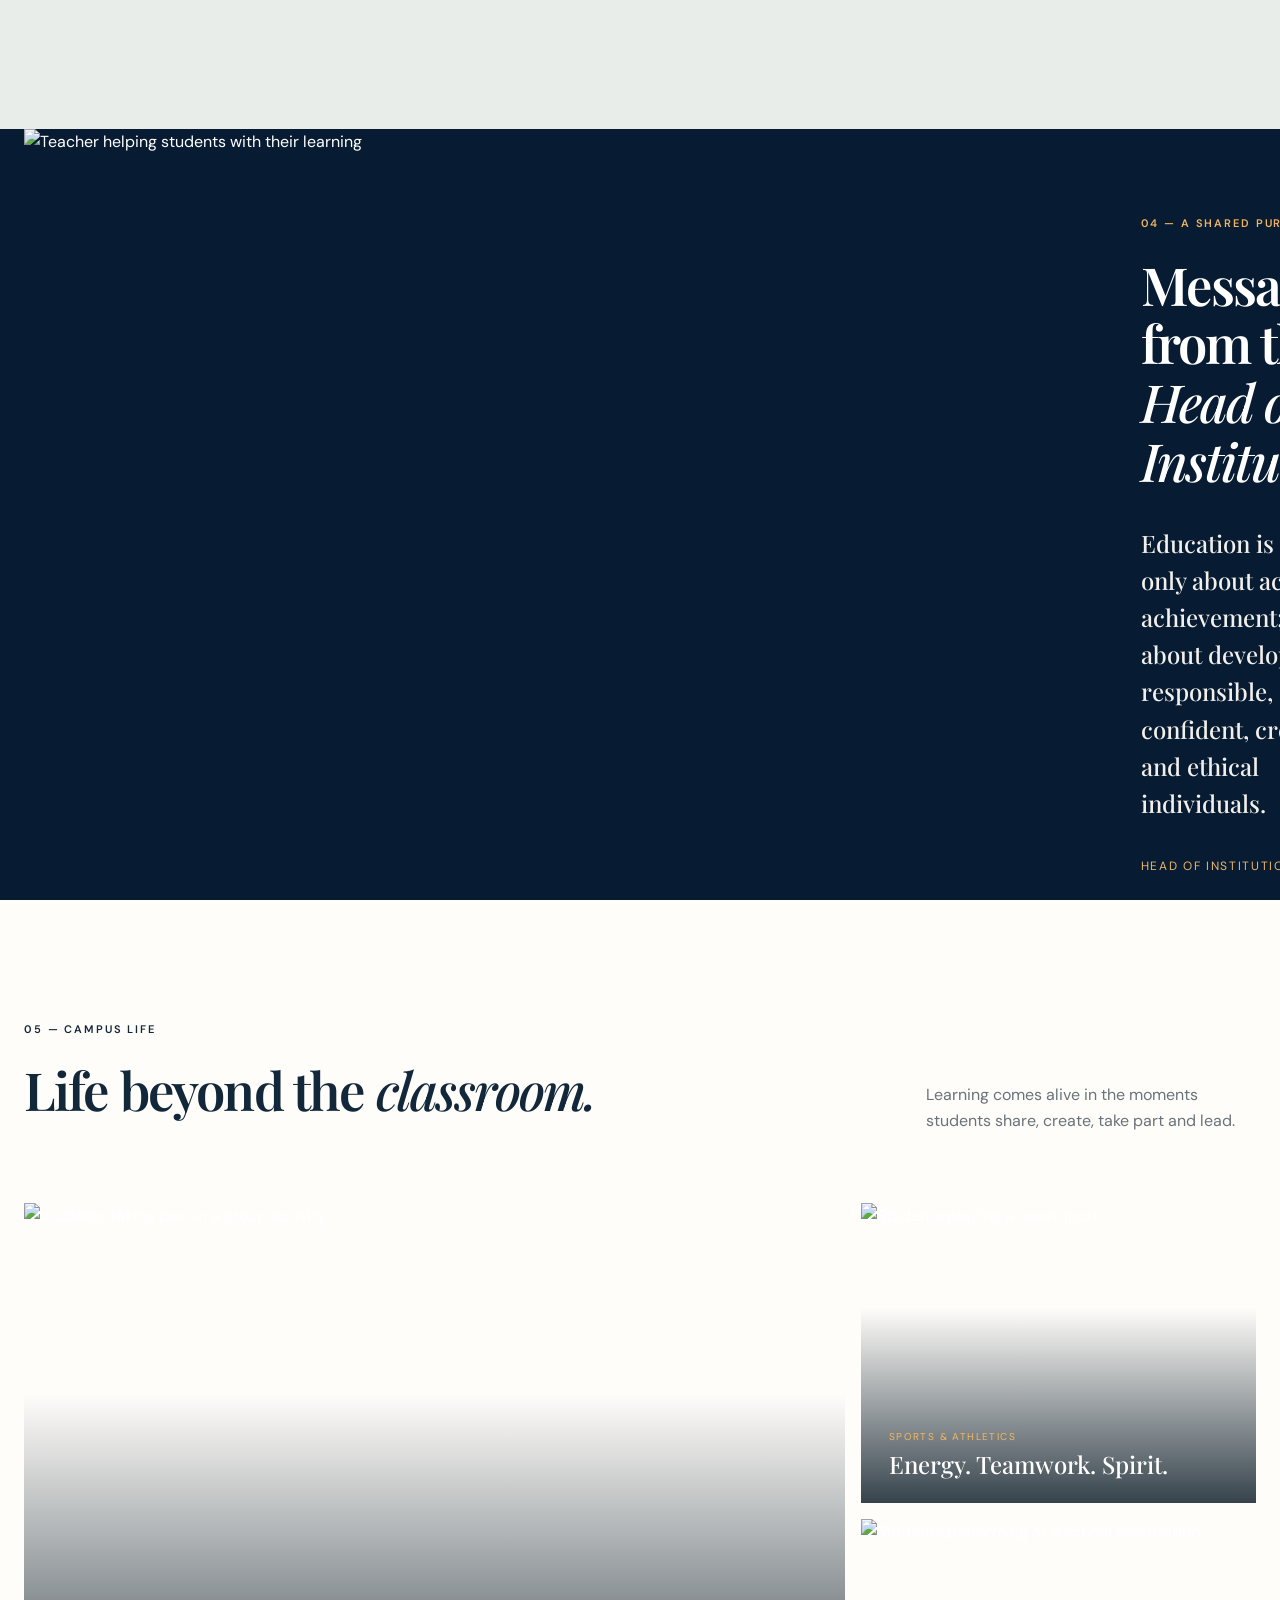
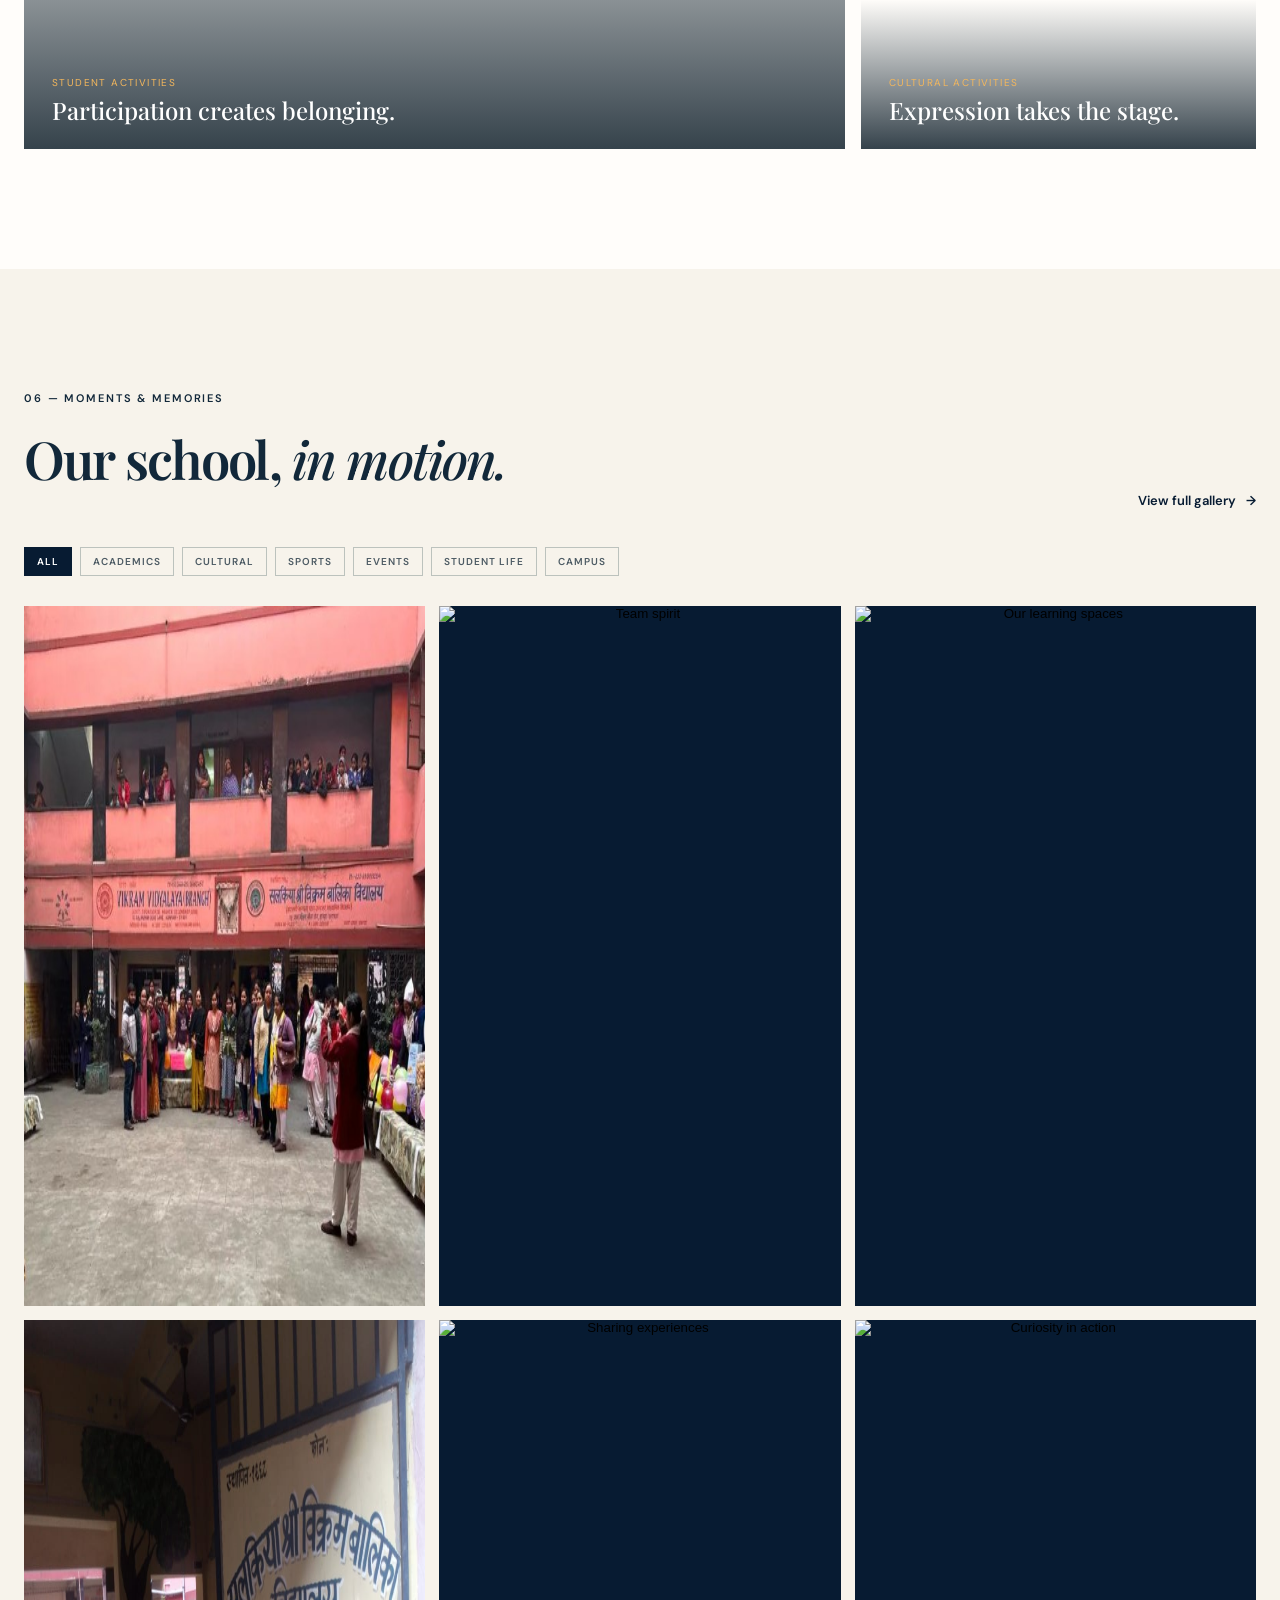
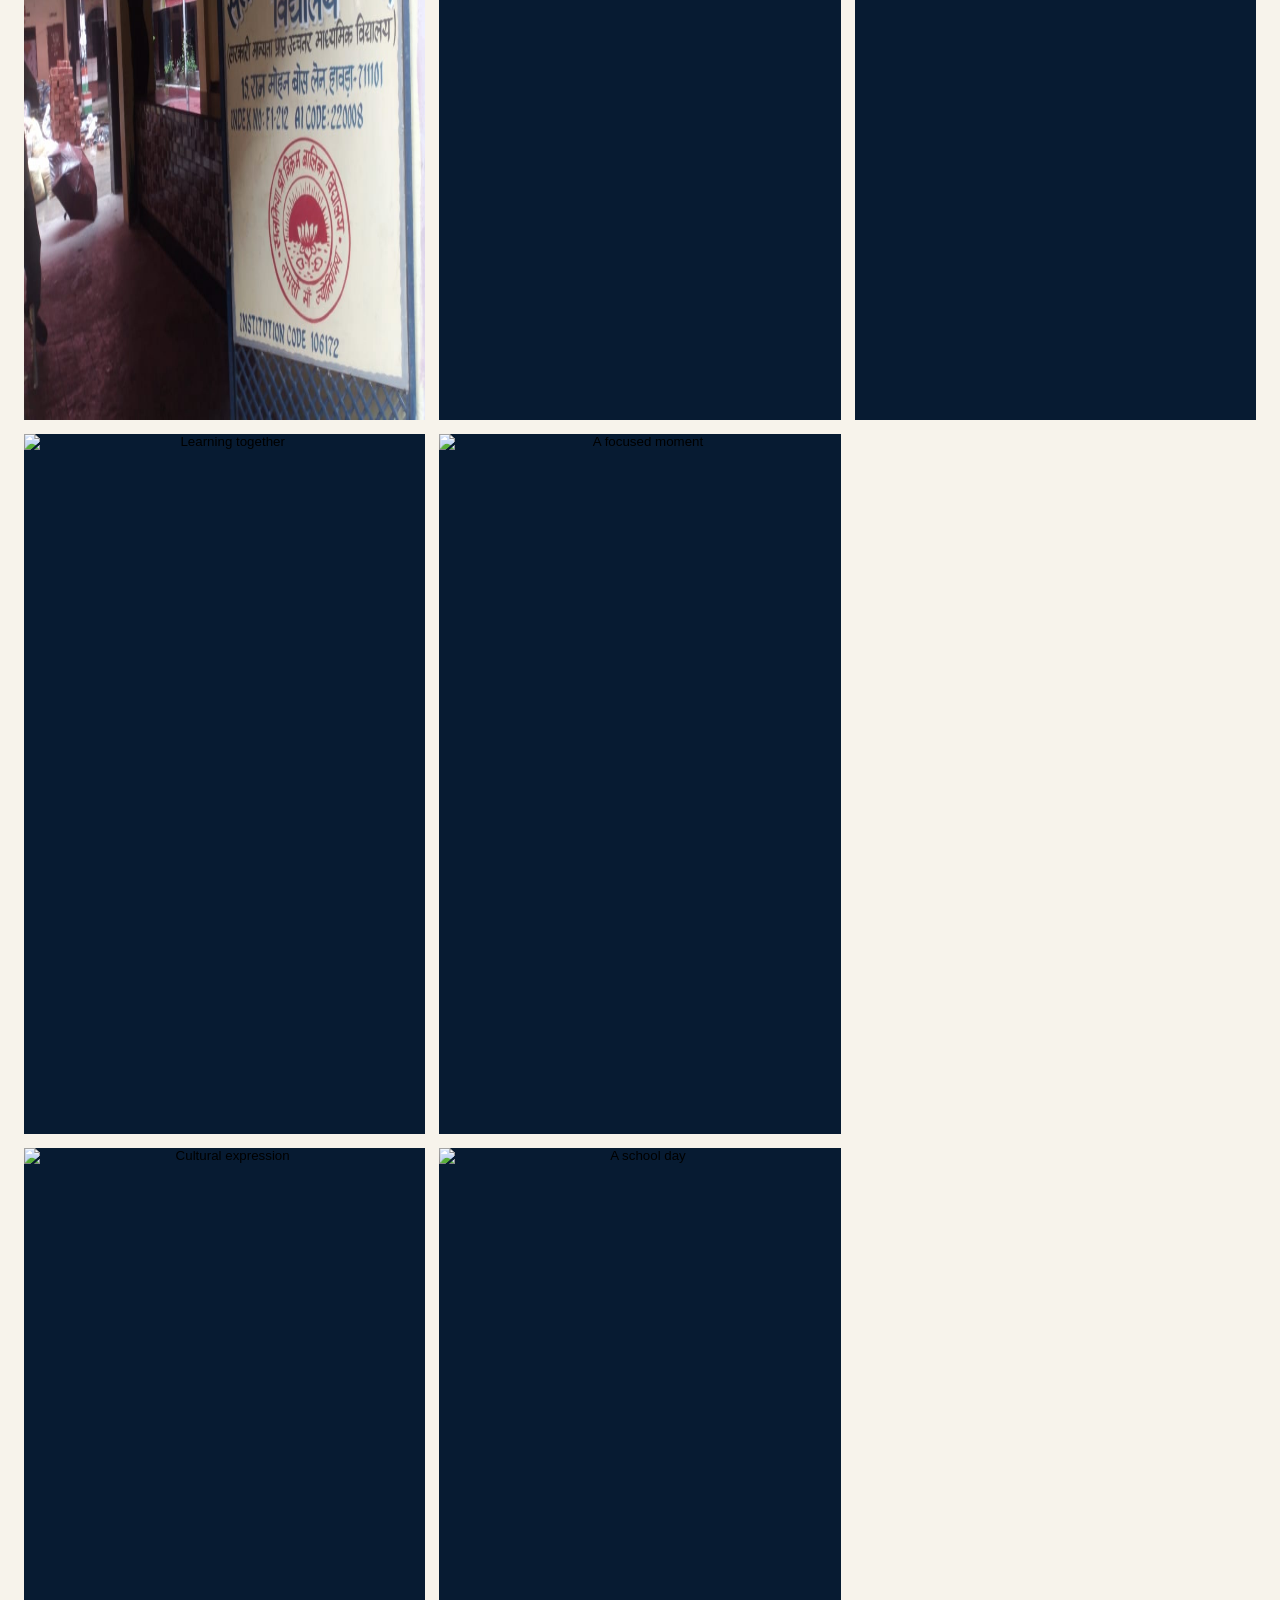
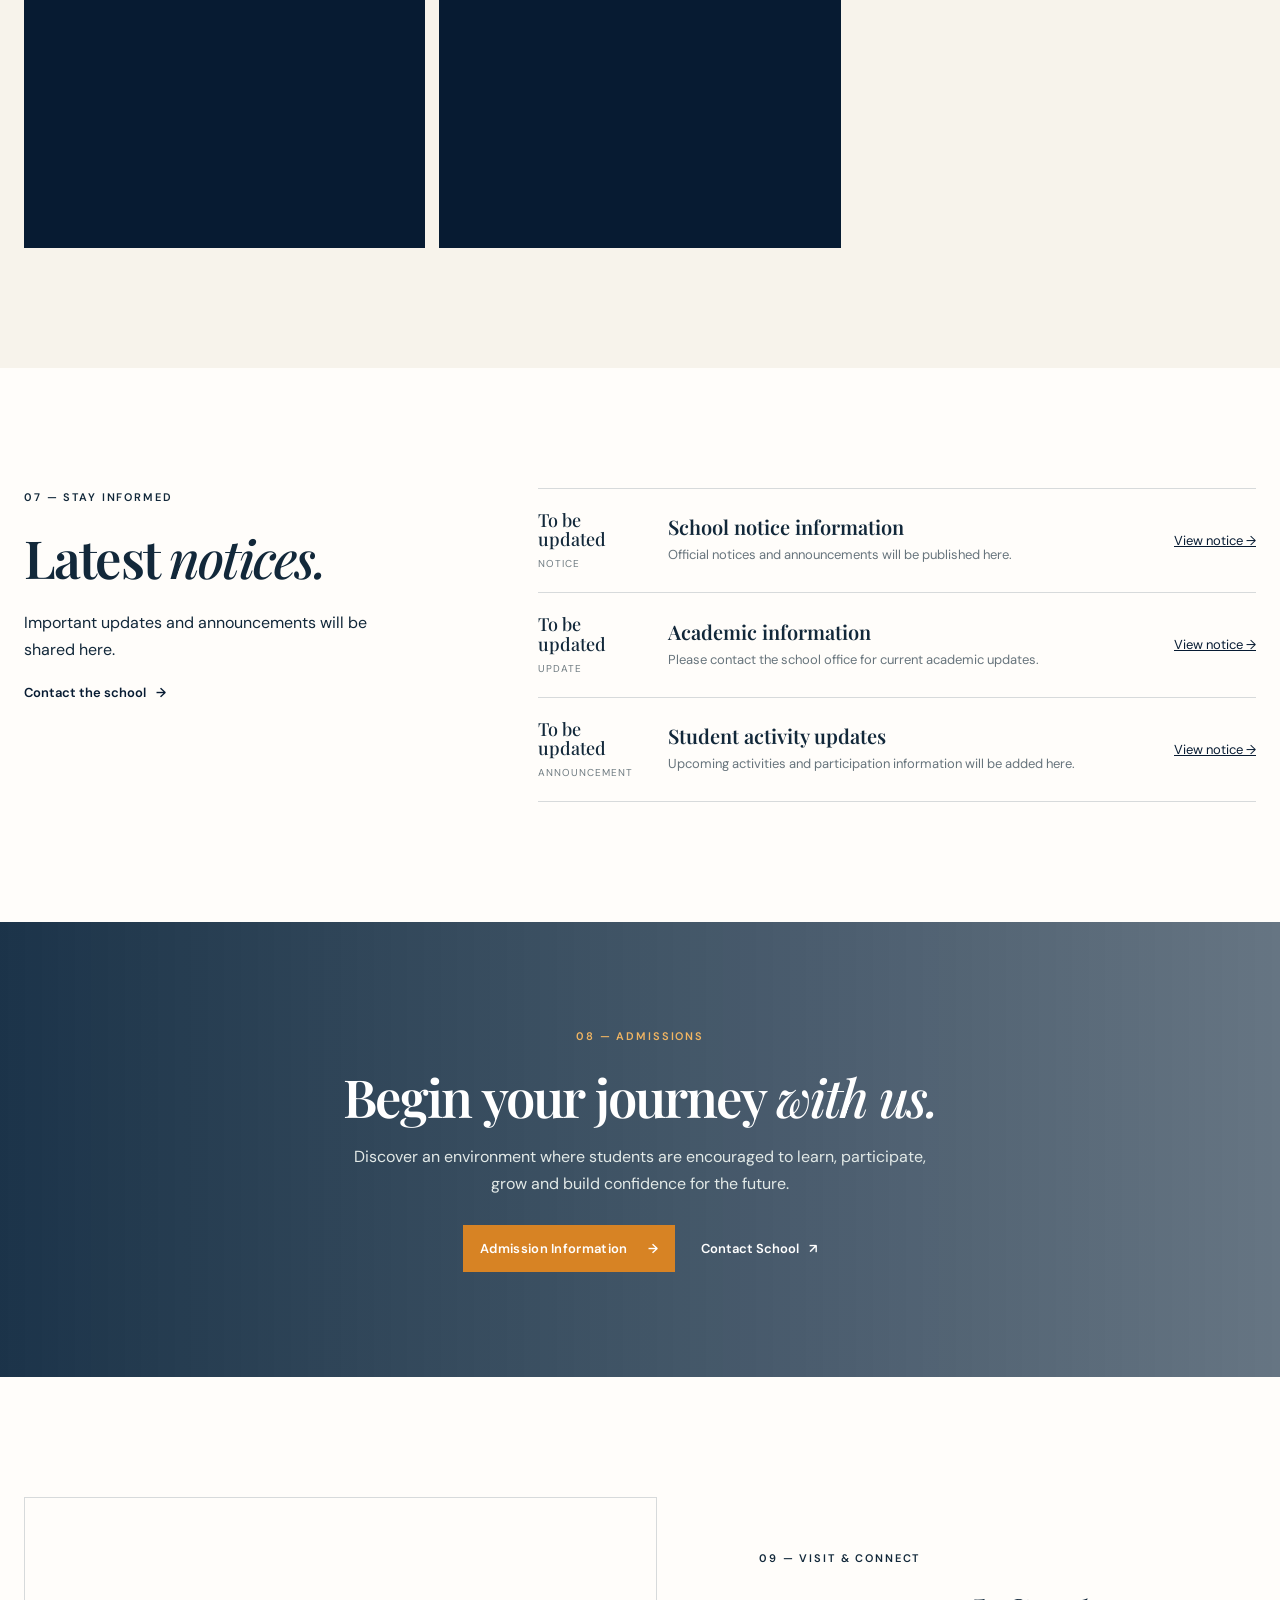
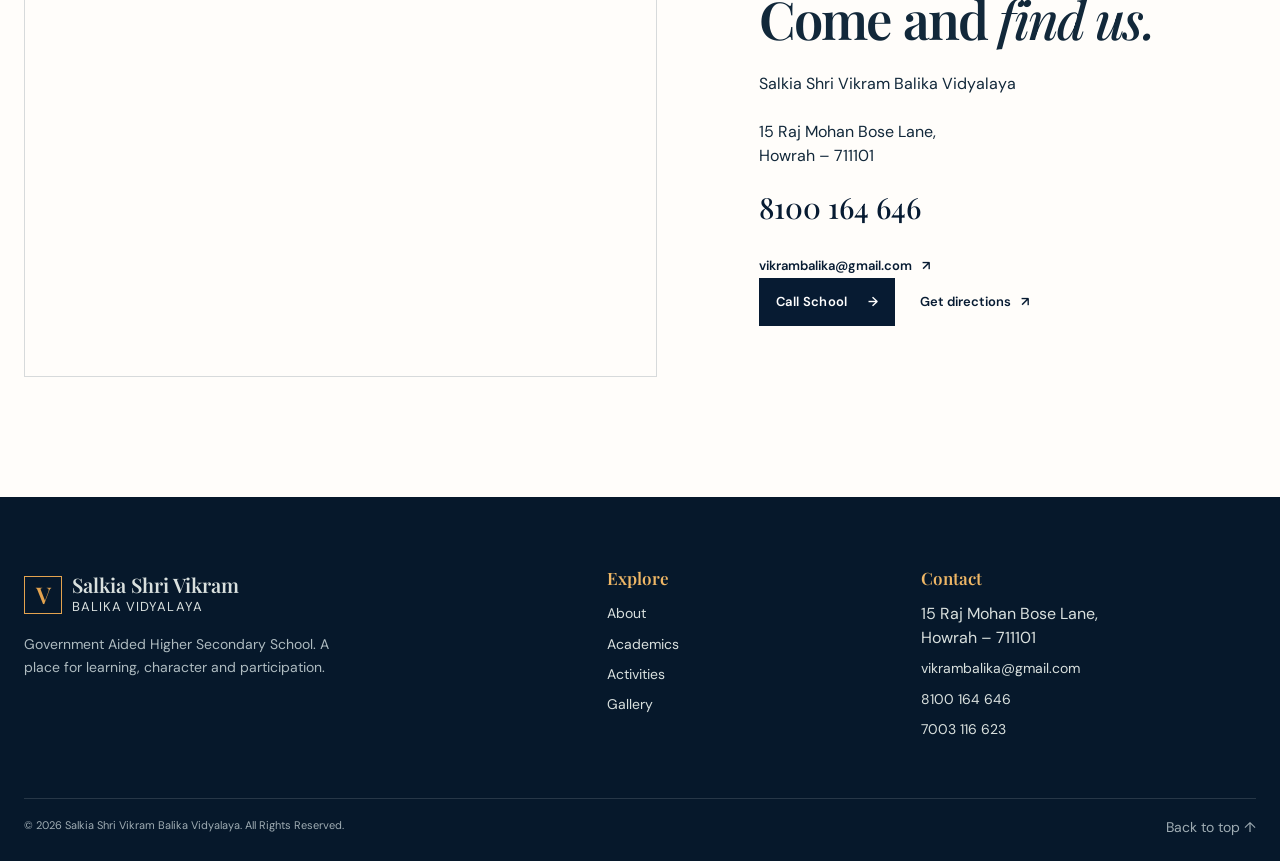
==== commit 6faaf7ec: "Update school details and add campus photos" ====
--- a/index.html
+++ b/index.html
@@ -3,10 +3,10 @@
   <head>
     <meta charset="UTF-8" />
     <meta name="viewport" content="width=device-width, initial-scale=1.0" />
-    <meta name="description" content="Official website of Vikram Vidyalaya Branch, a Government Sponsored Higher Secondary School in Howrah, West Bengal." />
+    <meta name="description" content="Official website of Salkia Shri Vikram Balika Vidyalaya, a Government Aided Higher Secondary School in Howrah, West Bengal." />
     <meta name="theme-color" content="#071b32" />
     <link rel="canonical" href="https://www.example.com/" />
-    <meta property="og:title" content="Vikram Vidyalaya Branch | Government Sponsored Higher Secondary School" />
+    <meta property="og:title" content="Salkia Shri Vikram Balika Vidyalaya | Government Aided Higher Secondary School" />
     <meta property="og:description" content="A place for knowledge, character, creativity and confidence." />
     <meta property="og:type" content="website" />
     <link rel="icon" href="assets/favicon.svg" type="image/svg+xml" />
@@ -14,17 +14,18 @@
     <link rel="preconnect" href="https://fonts.gstatic.com" crossorigin />
     <link href="https://fonts.googleapis.com/css2?family=DM+Sans:opsz,wght@9..40,400;9..40,500;9..40,600;9..40,700&family=Playfair+Display:ital,wght@0,500;0,600;0,700;1,500;1,600&display=swap" rel="stylesheet" />
     <link rel="stylesheet" href="styles.css" />
-    <title>Vikram Vidyalaya Branch | Government Sponsored Higher Secondary School</title>
+    <link rel="stylesheet" href="mobile-nav.css" />
+    <title>Salkia Shri Vikram Balika Vidyalaya | Government Aided Higher Secondary School</title>
   </head>
   <body>
     <a class="skip-link" href="#main">Skip to content</a>
-    <div class="info-bar"><div class="shell"><span>Vikram Vidyalaya Branch</span><span class="info-type">Government Sponsored Higher Secondary School</span><a href="tel:+913326664628">033 2666 4628</a></div></div>
+    <div class="info-bar"><div class="shell"><span>Salkia Shri Vikram Balika Vidyalaya</span><span class="info-type">Government Aided Higher Secondary School</span><a href="tel:+918100164646">8100 164 646</a></div></div>
 
     <header class="site-header" id="top">
       <nav class="nav shell" aria-label="Main navigation">
-        <a class="brand" href="#top" aria-label="Vikram Vidyalaya Branch home"><span class="crest" aria-hidden="true">V</span><span><strong>Vikram Vidyalaya</strong><small>Branch (High)</small></span></a>
-        <button class="menu-toggle" aria-expanded="false" aria-controls="primary-menu"><span></span><span></span><span></span><span class="sr-only">Open menu</span></button>
-        <div class="nav-links" id="primary-menu">
+        <a class="brand" href="index.html#top" aria-label="Go to Salkia Shri Vikram Balika Vidyalaya home"><span class="crest" aria-hidden="true">V</span><span><strong>Salkia Shri Vikram</strong><small class="brand-school-type">Balika Vidyalaya</small></span></a>
+        <button class="menu-toggle" type="button" aria-expanded="false" aria-controls="primary-menu"><span></span><span></span><span></span><span class="sr-only">Open menu</span></button>
+        <div class="nav-links" id="primary-menu" aria-hidden="true">
           <a href="#about">About</a><a href="#academics">Academics</a><a href="#activities">Activities</a><a href="#gallery">Gallery</a><a href="#notices">Notices</a><a href="#admissions">Admissions</a>
           <a class="nav-contact" href="#contact">Contact Us <span>↗</span></a>
         </div>
@@ -36,7 +37,7 @@
         <div class="hero-image"></div><div class="hero-overlay"></div>
         <div class="hero-content shell">
           <p class="kicker light">Established in purpose. Rooted in learning.</p>
-          <p class="hero-school">Vikram Vidyalaya Branch</p>
+          <p class="hero-school">Salkia Shri Vikram Balika Vidyalaya</p>
           <h1 id="hero-heading">Where Knowledge Meets <em>Character, Creativity</em> &amp; Confidence</h1>
           <p class="hero-copy">Empowering young minds through meaningful education, discipline, creativity and opportunities to grow.</p>
           <div class="hero-actions"><a class="button button-light" href="#about">Explore Our School <span>→</span></a><a class="text-link light" href="#gallery">View Gallery <span>↗</span></a></div>
@@ -49,7 +50,7 @@
           <figure class="intro-photo reveal"><img src="https://images.unsplash.com/photo-1577896851231-70ef18881754?auto=format&fit=crop&w=1200&q=82" width="1200" height="900" alt="Students learning together in a classroom" /><figcaption>A shared journey of learning and growth.</figcaption></figure>
           <div class="intro-copy reveal">
             <p class="eyebrow">01 — About our school</p><h2>Shaping Minds.<br /><em>Building Futures.</em></h2>
-            <p>Vikram Vidyalaya Branch is a Government Sponsored Higher Secondary School in Howrah. We foster a purposeful learning environment where young people can develop knowledge, confidence, creativity and a strong sense of responsibility.</p>
+            <p>Salkia Shri Vikram Balika Vidyalaya is a Government Aided Higher Secondary School in Howrah. We foster a purposeful learning environment where young people can develop knowledge, confidence, creativity and a strong sense of responsibility.</p>
             <p>Every school day is an opportunity to participate, reflect and grow—inside and beyond the classroom.</p>
             <a class="text-link dark" href="#philosophy">Learn more <span>→</span></a>
           </div>
@@ -63,7 +64,7 @@
         <article class="principle reveal"><span>04</span><h3>Character &amp;<br />Discipline</h3><p>Values that support confident, responsible participation in life.</p></article>
       </div></div></section>
 
-      <section class="academics section" id="academics"><div class="shell academics-layout"><div class="academics-copy reveal"><p class="eyebrow">03 — Academics</p><h2>Learning that goes <em>beyond the classroom.</em></h2><p>Our learning journey is designed to give students a steady foundation and the confidence to keep moving forward.</p><a class="button button-dark" href="#contact">Explore Academics <span>→</span></a></div><div class="journey reveal" aria-label="Academic journey"><div><b>Primary</b><span>Building the foundations of learning</span></div><div><b>Upper Primary</b><span>Growing curiosity and capability</span></div><div><b>Secondary</b><span>Deepening knowledge and perspective</span></div><div><b>Higher Secondary</b><span>Preparing for the path ahead</span></div></div><figure class="academics-photo reveal"><img loading="lazy" src="https://images.unsplash.com/photo-1509062522246-3755977927d7?auto=format&fit=crop&w=900&q=82" width="900" height="1100" alt="Students engaged in a lesson" /></figure></div></section>
+      <section class="academics section" id="academics"><div class="shell academics-layout"><div class="academics-copy reveal"><p class="eyebrow">03 — Academics</p><h2>Learning that goes <em>beyond the classroom.</em></h2><p>Our learning journey is designed to give students a steady foundation and the confidence to keep moving forward.</p><a class="button button-dark" href="academics.html">Explore Academics <span>→</span></a></div><div class="journey reveal" aria-label="Academic journey"><div><b>Primary</b><span>Building the foundations of learning</span></div><div><b>Upper Primary</b><span>Growing curiosity and capability</span></div><div><b>Secondary</b><span>Deepening knowledge and perspective</span></div><div><b>Higher Secondary</b><span>Preparing for the path ahead</span></div></div><figure class="academics-photo reveal"><img loading="lazy" src="https://images.unsplash.com/photo-1509062522246-3755977927d7?auto=format&fit=crop&w=900&q=82" width="900" height="1100" alt="Students engaged in a lesson" /></figure></div></section>
 
       <section class="message"><div class="shell message-grid"><figure class="message-photo"><img loading="lazy" src="https://images.unsplash.com/photo-1503676260728-1c00da094a0b?auto=format&fit=crop&w=1200&q=82" width="1200" height="900" alt="Teacher helping students with their learning" /></figure><div class="message-copy reveal"><p class="eyebrow light">04 — A shared purpose</p><span class="quote-mark">“</span><h2>Message from the <em>Head of Institution</em></h2><blockquote>Education is not only about academic achievement; it is about developing responsible, confident, creative and ethical individuals.</blockquote><p class="signature">Head of Institution</p></div></div></section>
 
@@ -79,10 +80,10 @@
 
       <section class="admissions" id="admissions"><div class="shell admissions-inner reveal"><p class="eyebrow light">08 — Admissions</p><h2>Begin your journey <em>with us.</em></h2><p>Discover an environment where students are encouraged to learn, participate, grow and build confidence for the future.</p><div><a class="button button-saffron" href="#contact">Admission Information <span>→</span></a><a class="text-link light" href="#contact">Contact School <span>↗</span></a></div></div></section>
 
-      <section class="contact section" id="contact"><div class="shell contact-grid"><div class="map-card reveal"><iframe title="Map showing Vikram Vidyalaya Branch location in Howrah" src="https://www.google.com/maps?q=22.5863903%2C88.3349899&amp;z=17&amp;output=embed" loading="lazy"></iframe></div><div class="contact-copy reveal"><p class="eyebrow">09 — Visit & connect</p><h2>Come and <em>find us.</em></h2><address>Vikram Vidyalaya Branch<br /><br />15, Raj Mohan Bose Lane,<br />Howrah, West Bengal – 711101</address><a class="phone" href="tel:+913326664628">033 2666 4628</a><div class="contact-actions"><a class="button button-dark" href="tel:+913326664628">Call School <span>→</span></a><a class="text-link dark" target="_blank" rel="noopener" href="https://www.google.com/maps/place/Vikram+Vidyalaya+(Branch)/@22.5863903,88.3349899,17z/data=!3m1!4b1!4m6!3m5!1s0x3a0277087f8370a1:0x1460b221c4af8f86!8m2!3d22.5863903!4d88.3349899!16s%2Fg%2F11b6ht599x?entry=ttu&amp;g_ep=EgoyMDI2MDgzMC4wIKXMDSoASAFQAw%3D%3D">Get directions <span>↗</span></a></div></div></div></section>
+      <section class="contact section" id="contact"><div class="shell contact-grid"><div class="map-card reveal"><iframe title="Map showing Salkia Shri Vikram Balika Vidyalaya in Howrah" src="https://www.google.com/maps?q=15+Raj+Mohan+Bose+Lane,+Howrah,+711101&amp;z=17&amp;output=embed" loading="lazy"></iframe></div><div class="contact-copy reveal"><p class="eyebrow">09 — Visit & connect</p><h2>Come and <em>find us.</em></h2><address>Salkia Shri Vikram Balika Vidyalaya<br /><br />15 Raj Mohan Bose Lane,<br />Howrah – 711101</address><a class="phone" href="tel:+918100164646">8100 164 646</a><a class="text-link dark" href="mailto:vikrambalika@gmail.com">vikrambalika@gmail.com <span>↗</span></a><div class="contact-actions"><a class="button button-dark" href="tel:+918100164646">Call School <span>→</span></a><a class="text-link dark" target="_blank" rel="noopener" href="https://www.google.com/maps/search/?api=1&amp;query=15+Raj+Mohan+Bose+Lane,+Howrah,+711101">Get directions <span>↗</span></a></div></div></div></section>
     </main>
 
-    <footer><div class="shell footer-grid"><div><a class="brand footer-brand" href="#top"><span class="crest">V</span><span><strong>Vikram Vidyalaya</strong><small>Branch (High)</small></span></a><p>Government Sponsored Higher Secondary School. A place for learning, character and participation.</p></div><div><h3>Explore</h3><a href="#about">About</a><a href="#academics">Academics</a><a href="#activities">Activities</a><a href="#gallery">Gallery</a></div><div><h3>Contact</h3><address>15, Raj Mohan Bose Lane,<br />Howrah, West Bengal – 711101</address><a href="tel:+913326664628">033 2666 4628</a></div></div><div class="shell footer-bottom"><span>© 2026 Vikram Vidyalaya Branch. All Rights Reserved.</span><a href="#top">Back to top ↑</a></div></footer>
+    <footer><div class="shell footer-grid"><div><a class="brand footer-brand" href="index.html#top" aria-label="Go to Salkia Shri Vikram Balika Vidyalaya home"><span class="crest">V</span><span><strong>Salkia Shri Vikram</strong><small class="brand-school-type">Balika Vidyalaya</small></span></a><p>Government Aided Higher Secondary School. A place for learning, character and participation.</p></div><div><h3>Explore</h3><a href="#about">About</a><a href="academics.html">Academics</a><a href="#activities">Activities</a><a href="#gallery">Gallery</a></div><div><h3>Contact</h3><address>15 Raj Mohan Bose Lane,<br />Howrah – 711101</address><a href="mailto:vikrambalika@gmail.com">vikrambalika@gmail.com</a><a href="tel:+918100164646">8100 164 646</a><a href="tel:+917003116623">7003 116 623</a></div></div><div class="shell footer-bottom"><span>© 2026 Salkia Shri Vikram Balika Vidyalaya. All Rights Reserved.</span><a href="#top" aria-label="Back to top of page">Back to top ↑</a></div></footer>
     <dialog class="lightbox" id="lightbox" aria-label="Image gallery"><button class="lightbox-close" aria-label="Close gallery">×</button><button class="lightbox-prev" aria-label="Previous image">←</button><figure><img src="" alt="" /><figcaption></figcaption></figure><button class="lightbox-next" aria-label="Next image">→</button><p class="lightbox-count"></p></dialog>
     <script src="script.js"></script>
   </body>
--- a/mobile-nav.css
+++ b/mobile-nav.css
@@ -0,0 +1,40 @@
+/* Off-canvas navigation for tablet and mobile screens. */
+.brand-school-type { font-size: 13px !important; letter-spacing: .08em !important; }
+
+@media (max-width: 1024px) {
+  .menu-toggle { position: relative; display: block; z-index: 12; }
+
+  .menu-toggle span:not(.sr-only) { transition: transform .25s ease, opacity .2s ease; }
+  .menu-toggle[aria-expanded="true"] span:nth-child(1) { transform: translateY(6px) rotate(45deg); }
+  .menu-toggle[aria-expanded="true"] span:nth-child(2) { opacity: 0; }
+  .menu-toggle[aria-expanded="true"] span:nth-child(3) { transform: translateY(-6px) rotate(-45deg); }
+
+  .nav-links {
+    position: fixed;
+    inset: 0 0 0 auto;
+    width: min(390px, 100%);
+    min-height: 100dvh;
+    background: var(--navy);
+    padding: 115px 32px 36px;
+    display: flex;
+    flex-direction: column;
+    align-items: flex-start;
+    gap: 21px;
+    transform: translateX(101%);
+    visibility: hidden;
+    pointer-events: none;
+    transition: transform .35s ease, visibility 0s linear .35s;
+    box-shadow: -18px 0 38px #0003;
+    z-index: 11;
+  }
+
+  .nav-links.open {
+    transform: translateX(0);
+    visibility: visible;
+    pointer-events: auto;
+    transition: transform .35s ease;
+  }
+
+  .nav-links > a { font: 500 23px var(--serif); }
+  .nav-links .nav-contact { font: 600 14px var(--sans); margin-top: 10px; }
+}
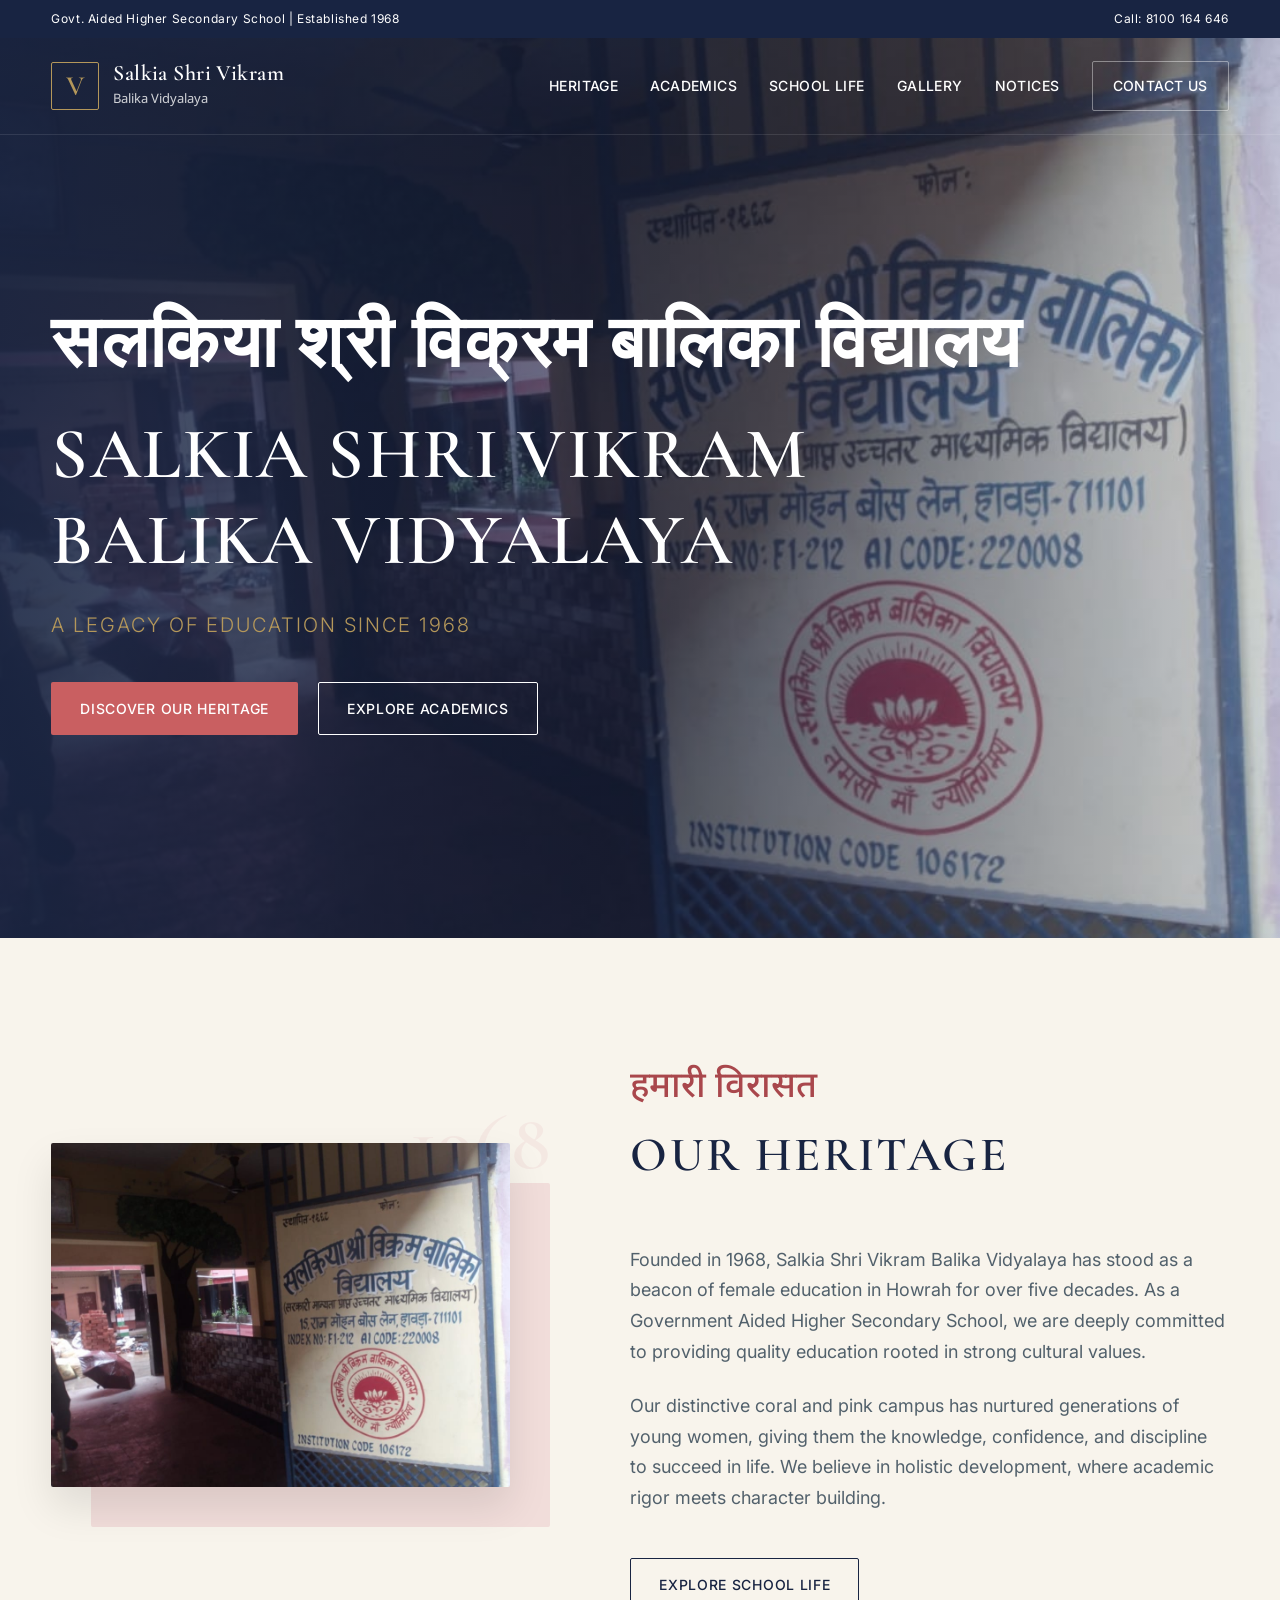
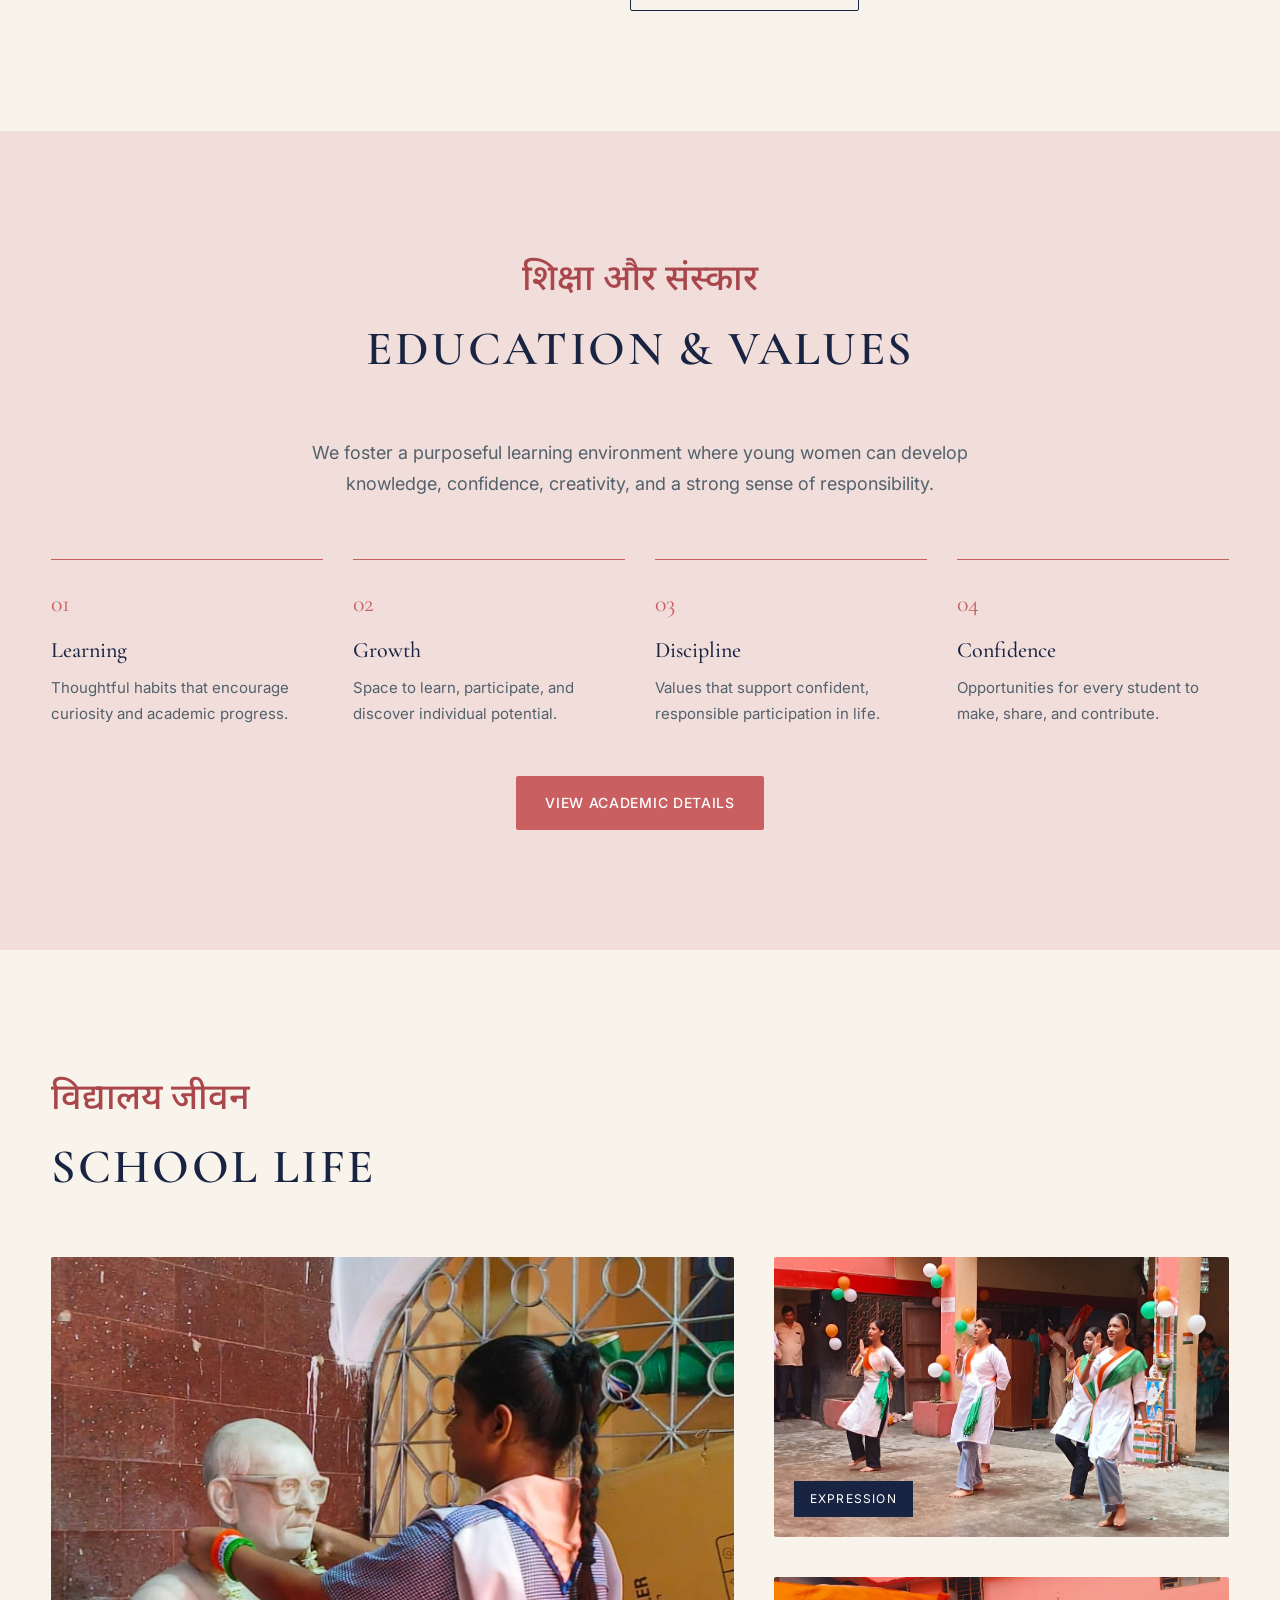
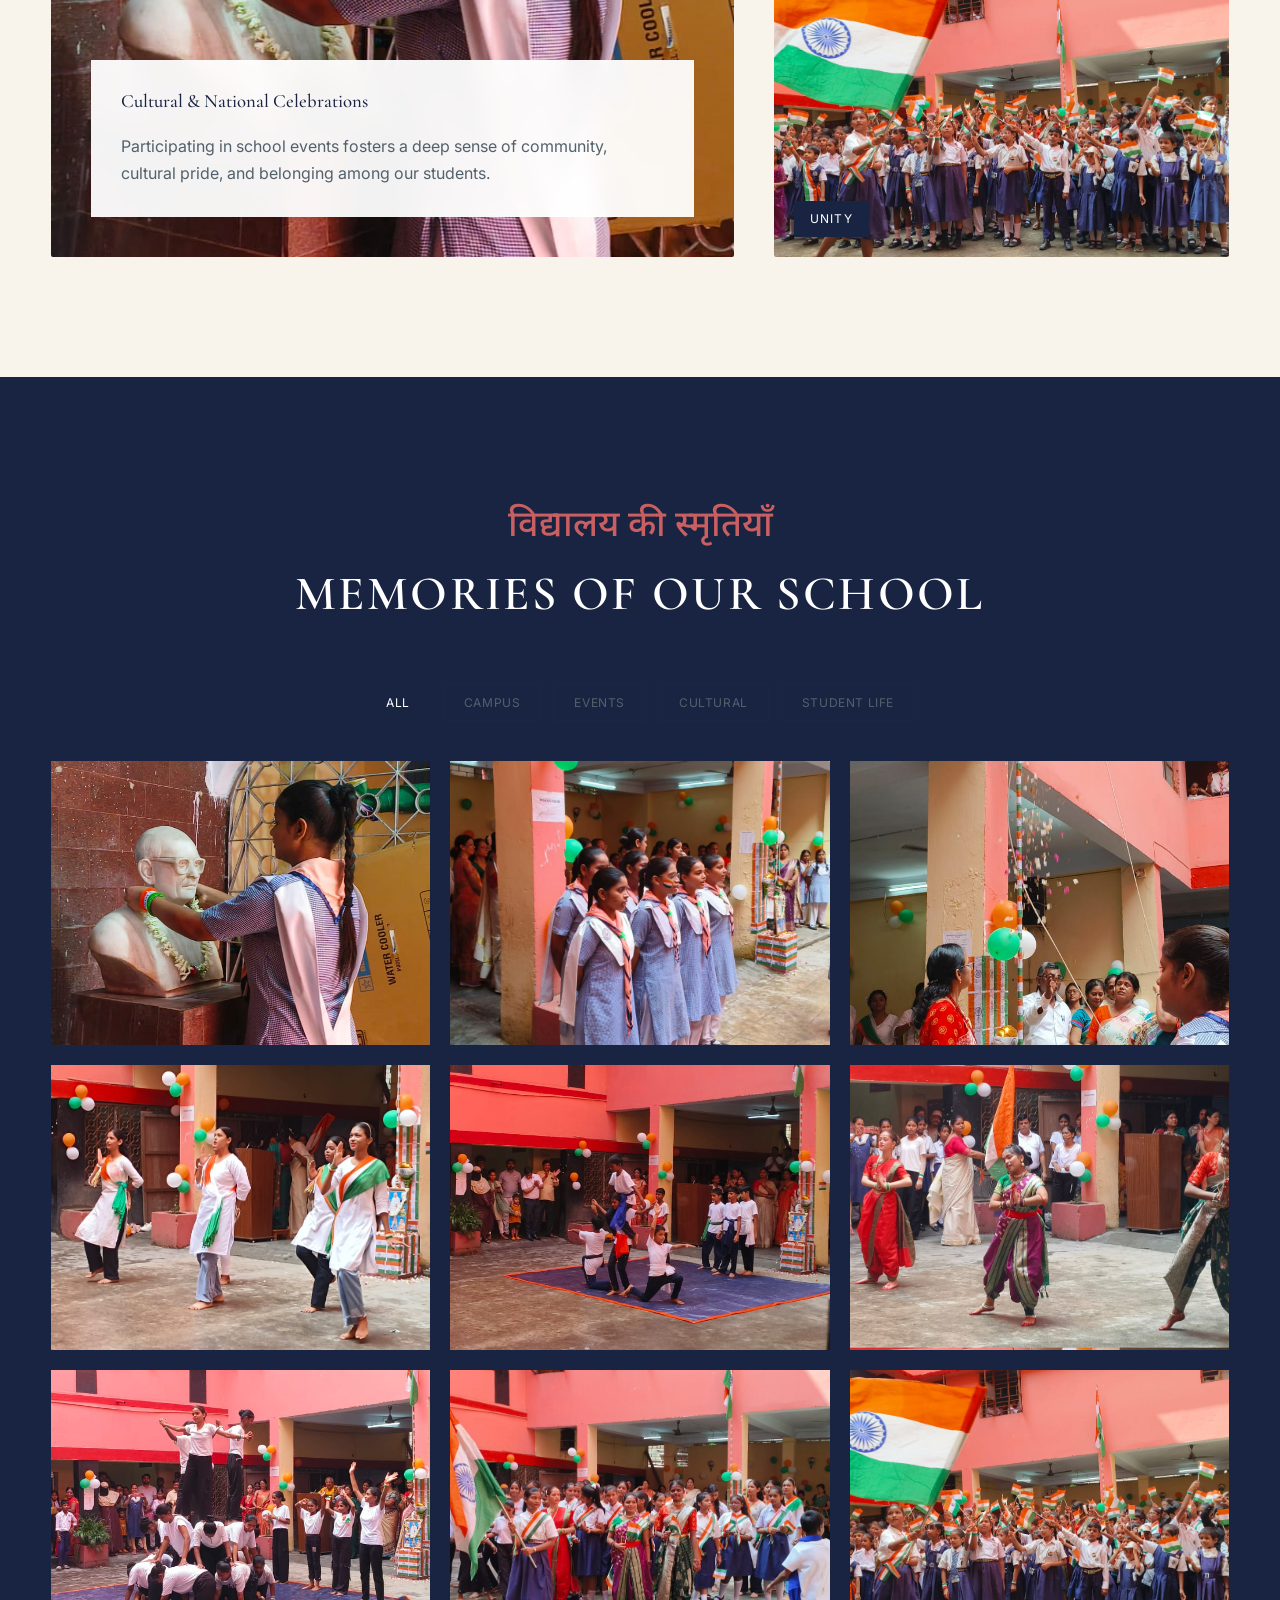
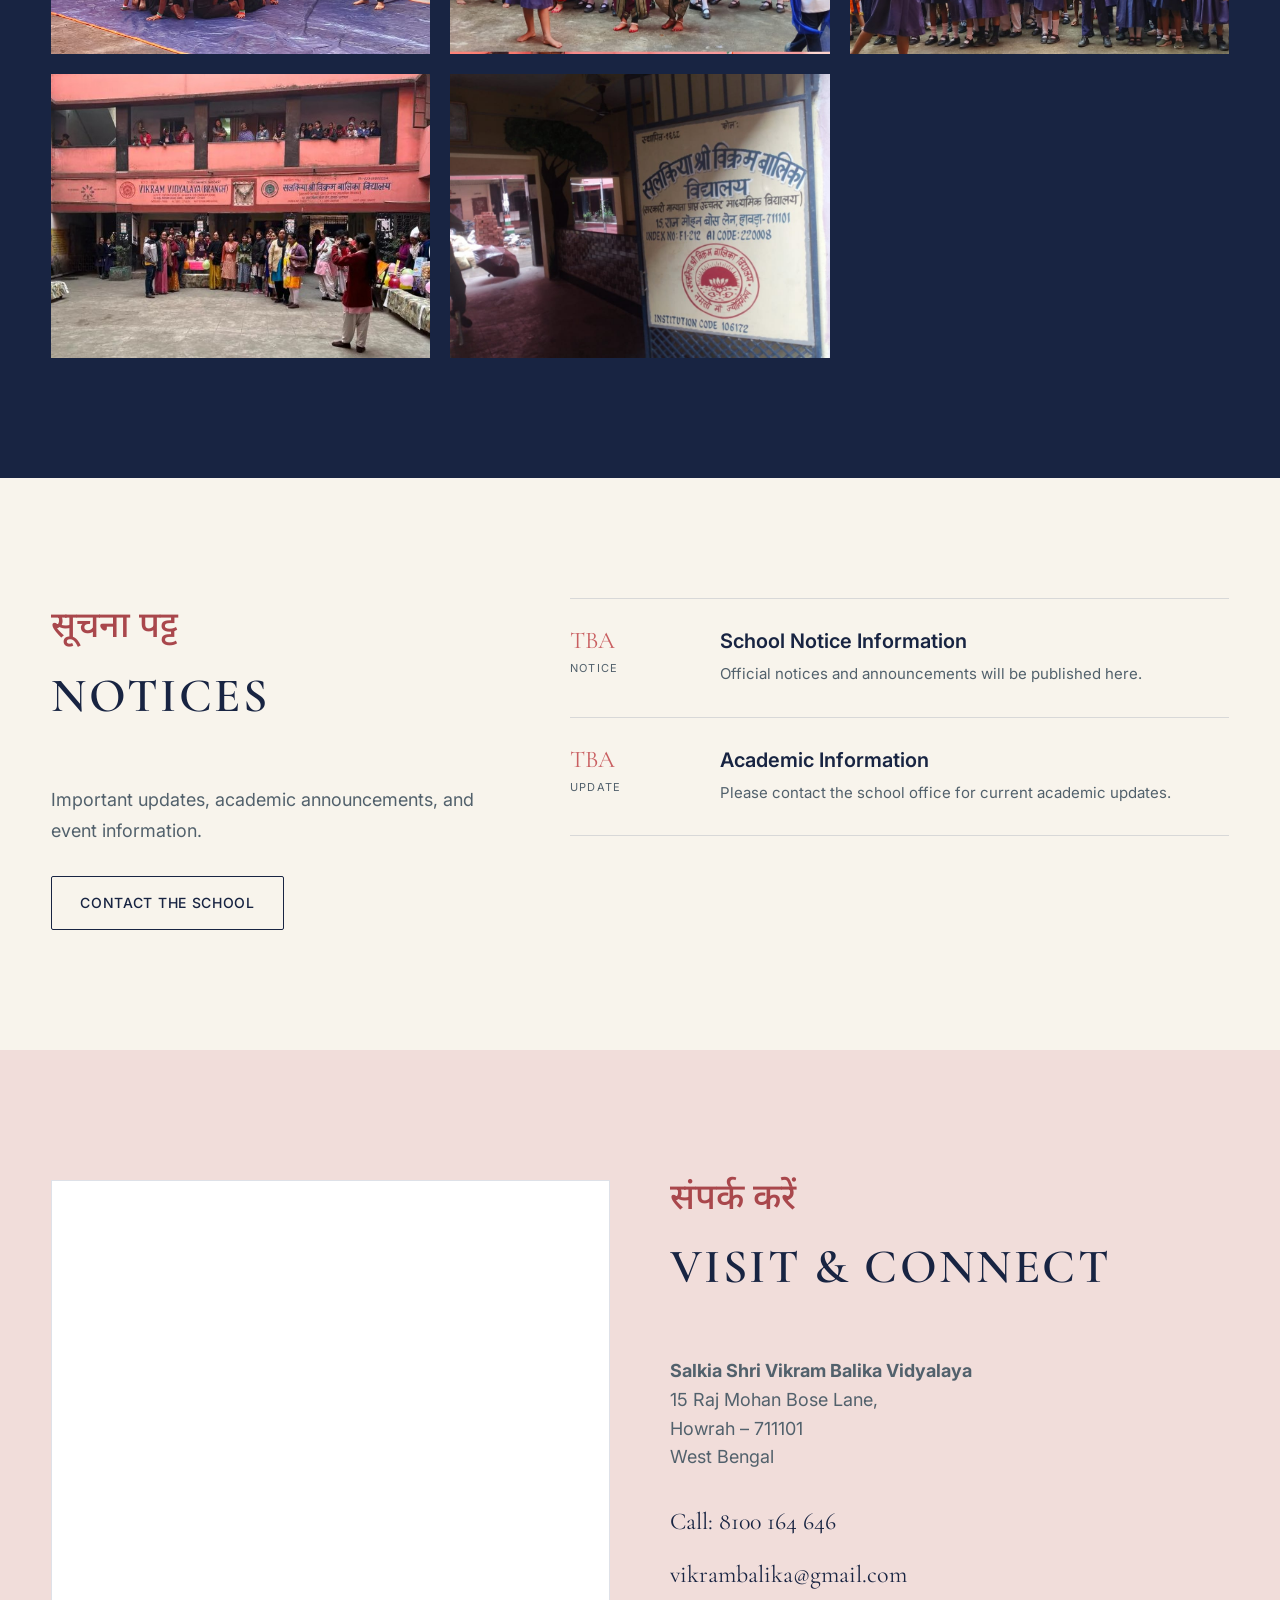
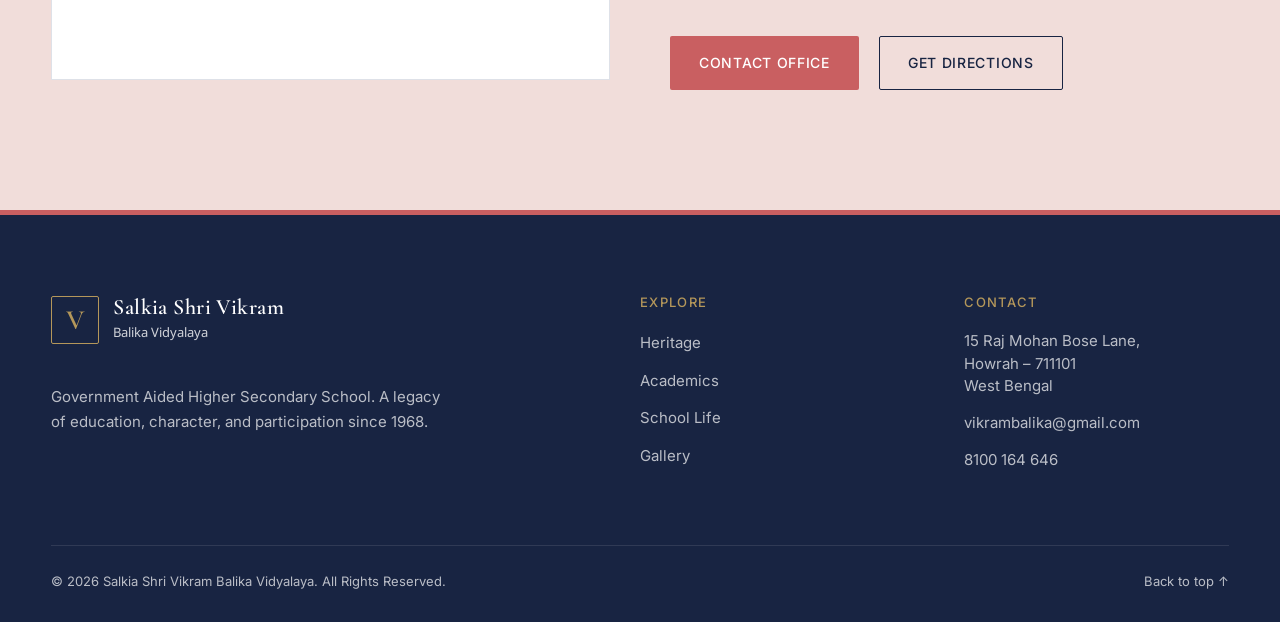
==== commit d048854d: "faet : re-design the whole websites to match the actual theme of school" ====
--- a/index.html
+++ b/index.html
@@ -1,90 +1,284 @@
 <!doctype html>
 <html lang="en">
-  <head>
-    <meta charset="UTF-8" />
-    <meta name="viewport" content="width=device-width, initial-scale=1.0" />
-    <meta name="description" content="Official website of Salkia Shri Vikram Balika Vidyalaya, a Government Aided Higher Secondary School in Howrah, West Bengal." />
-    <meta name="theme-color" content="#071b32" />
-    <link rel="canonical" href="https://www.example.com/" />
-    <meta property="og:title" content="Salkia Shri Vikram Balika Vidyalaya | Government Aided Higher Secondary School" />
-    <meta property="og:description" content="A place for knowledge, character, creativity and confidence." />
-    <meta property="og:type" content="website" />
-    <link rel="icon" href="assets/favicon.svg" type="image/svg+xml" />
-    <link rel="preconnect" href="https://fonts.googleapis.com" />
-    <link rel="preconnect" href="https://fonts.gstatic.com" crossorigin />
-    <link href="https://fonts.googleapis.com/css2?family=DM+Sans:opsz,wght@9..40,400;9..40,500;9..40,600;9..40,700&family=Playfair+Display:ital,wght@0,500;0,600;0,700;1,500;1,600&display=swap" rel="stylesheet" />
-    <link rel="stylesheet" href="styles.css" />
-    <link rel="stylesheet" href="mobile-nav.css" />
-    <title>Salkia Shri Vikram Balika Vidyalaya | Government Aided Higher Secondary School</title>
-  </head>
-  <body>
-    <a class="skip-link" href="#main">Skip to content</a>
-    <div class="info-bar"><div class="shell"><span>Salkia Shri Vikram Balika Vidyalaya</span><span class="info-type">Government Aided Higher Secondary School</span><a href="tel:+918100164646">8100 164 646</a></div></div>
-
-    <header class="site-header" id="top">
-      <nav class="nav shell" aria-label="Main navigation">
-        <a class="brand" href="index.html#top" aria-label="Go to Salkia Shri Vikram Balika Vidyalaya home"><span class="crest" aria-hidden="true">V</span><span><strong>Salkia Shri Vikram</strong><small class="brand-school-type">Balika Vidyalaya</small></span></a>
-        <button class="menu-toggle" type="button" aria-expanded="false" aria-controls="primary-menu"><span></span><span></span><span></span><span class="sr-only">Open menu</span></button>
-        <div class="nav-links" id="primary-menu" aria-hidden="true">
-          <a href="#about">About</a><a href="#academics">Academics</a><a href="#activities">Activities</a><a href="#gallery">Gallery</a><a href="#notices">Notices</a><a href="#admissions">Admissions</a>
-          <a class="nav-contact" href="#contact">Contact Us <span>↗</span></a>
-        </div>
-      </nav>
-    </header>
-
-    <main id="main">
-      <section class="hero" aria-labelledby="hero-heading">
-        <div class="hero-image"></div><div class="hero-overlay"></div>
-        <div class="hero-content shell">
-          <p class="kicker light">Established in purpose. Rooted in learning.</p>
-          <p class="hero-school">Salkia Shri Vikram Balika Vidyalaya</p>
-          <h1 id="hero-heading">Where Knowledge Meets <em>Character, Creativity</em> &amp; Confidence</h1>
-          <p class="hero-copy">Empowering young minds through meaningful education, discipline, creativity and opportunities to grow.</p>
-          <div class="hero-actions"><a class="button button-light" href="#about">Explore Our School <span>→</span></a><a class="text-link light" href="#gallery">View Gallery <span>↗</span></a></div>
-        </div>
-        <a class="scroll-cue" href="#about"><span></span>Scroll to discover</a>
-      </section>
-
-      <section class="intro section" id="about">
-        <div class="shell intro-grid">
-          <figure class="intro-photo reveal"><img src="https://images.unsplash.com/photo-1577896851231-70ef18881754?auto=format&fit=crop&w=1200&q=82" width="1200" height="900" alt="Students learning together in a classroom" /><figcaption>A shared journey of learning and growth.</figcaption></figure>
-          <div class="intro-copy reveal">
-            <p class="eyebrow">01 — About our school</p><h2>Shaping Minds.<br /><em>Building Futures.</em></h2>
-            <p>Salkia Shri Vikram Balika Vidyalaya is a Government Aided Higher Secondary School in Howrah. We foster a purposeful learning environment where young people can develop knowledge, confidence, creativity and a strong sense of responsibility.</p>
-            <p>Every school day is an opportunity to participate, reflect and grow—inside and beyond the classroom.</p>
-            <a class="text-link dark" href="#philosophy">Learn more <span>→</span></a>
-          </div>
-        </div>
-      </section>
-
-      <section class="philosophy section" id="philosophy"><div class="shell"><div class="section-heading reveal"><p class="eyebrow">02 — Our approach</p><h2>An education for the <em>whole person.</em></h2></div><div class="principles">
-        <article class="principle reveal"><span>01</span><h3>Holistic<br />Development</h3><p>Space to learn, participate and discover individual potential.</p></article>
-        <article class="principle reveal"><span>02</span><h3>Academic<br />Growth</h3><p>Thoughtful learning habits that encourage curiosity and progress.</p></article>
-        <article class="principle reveal"><span>03</span><h3>Creativity &amp;<br />Expression</h3><p>Opportunities for every student to make, share and contribute.</p></article>
-        <article class="principle reveal"><span>04</span><h3>Character &amp;<br />Discipline</h3><p>Values that support confident, responsible participation in life.</p></article>
-      </div></div></section>
-
-      <section class="academics section" id="academics"><div class="shell academics-layout"><div class="academics-copy reveal"><p class="eyebrow">03 — Academics</p><h2>Learning that goes <em>beyond the classroom.</em></h2><p>Our learning journey is designed to give students a steady foundation and the confidence to keep moving forward.</p><a class="button button-dark" href="academics.html">Explore Academics <span>→</span></a></div><div class="journey reveal" aria-label="Academic journey"><div><b>Primary</b><span>Building the foundations of learning</span></div><div><b>Upper Primary</b><span>Growing curiosity and capability</span></div><div><b>Secondary</b><span>Deepening knowledge and perspective</span></div><div><b>Higher Secondary</b><span>Preparing for the path ahead</span></div></div><figure class="academics-photo reveal"><img loading="lazy" src="https://images.unsplash.com/photo-1509062522246-3755977927d7?auto=format&fit=crop&w=900&q=82" width="900" height="1100" alt="Students engaged in a lesson" /></figure></div></section>
-
-      <section class="message"><div class="shell message-grid"><figure class="message-photo"><img loading="lazy" src="https://images.unsplash.com/photo-1503676260728-1c00da094a0b?auto=format&fit=crop&w=1200&q=82" width="1200" height="900" alt="Teacher helping students with their learning" /></figure><div class="message-copy reveal"><p class="eyebrow light">04 — A shared purpose</p><span class="quote-mark">“</span><h2>Message from the <em>Head of Institution</em></h2><blockquote>Education is not only about academic achievement; it is about developing responsible, confident, creative and ethical individuals.</blockquote><p class="signature">Head of Institution</p></div></div></section>
-
-      <section class="activities section" id="activities"><div class="shell"><div class="section-heading split reveal"><div><p class="eyebrow">05 — Campus life</p><h2>Life beyond the <em>classroom.</em></h2></div><p>Learning comes alive in the moments students share, create, take part and lead.</p></div><div class="activity-editorial">
-        <a class="activity large" href="#gallery"><img loading="lazy" src="https://images.unsplash.com/photo-1511632765486-a01980e01a18?auto=format&fit=crop&w=1200&q=82" width="1200" height="900" alt="Students taking part in a group activity" /><span><small>Student activities</small><strong>Participation creates belonging.</strong></span></a>
-        <a class="activity tall" href="#gallery"><img loading="lazy" src="https://images.unsplash.com/photo-1529390079861-591de354faf5?auto=format&fit=crop&w=800&q=82" width="800" height="1100" alt="Students playing a team sport" /><span><small>Sports & athletics</small><strong>Energy. Teamwork. Spirit.</strong></span></a>
-        <a class="activity wide" href="#gallery"><img loading="lazy" src="https://images.unsplash.com/photo-1492538368677-f6e0afe31dcc?auto=format&fit=crop&w=1000&q=82" width="1000" height="700" alt="Students performing at a school celebration" /><span><small>Cultural activities</small><strong>Expression takes the stage.</strong></span></a>
-      </div></div></section>
-
-      <section class="gallery section" id="gallery"><div class="shell"><div class="section-heading split reveal"><div><p class="eyebrow">06 — Moments & memories</p><h2>Our school, <em>in motion.</em></h2></div><a href="#gallery-grid" class="text-link dark">View full gallery <span>→</span></a></div><div class="filters" role="toolbar" aria-label="Filter gallery"><button class="active" data-filter="all">All</button><button data-filter="academics">Academics</button><button data-filter="cultural">Cultural</button><button data-filter="sports">Sports</button><button data-filter="events">Events</button><button data-filter="student-life">Student life</button><button data-filter="campus">Campus</button></div><div class="gallery-grid" id="gallery-grid" aria-live="polite"></div></div></section>
-
-      <section class="notices section" id="notices"><div class="shell notices-layout"><div class="notices-intro reveal"><p class="eyebrow">07 — Stay informed</p><h2>Latest <em>notices.</em></h2><p>Important updates and announcements will be shared here.</p><a class="text-link dark" href="#contact">Contact the school <span>→</span></a></div><div class="notice-list" id="notice-list"><p>Loading notices…</p></div></div></section>
-
-      <section class="admissions" id="admissions"><div class="shell admissions-inner reveal"><p class="eyebrow light">08 — Admissions</p><h2>Begin your journey <em>with us.</em></h2><p>Discover an environment where students are encouraged to learn, participate, grow and build confidence for the future.</p><div><a class="button button-saffron" href="#contact">Admission Information <span>→</span></a><a class="text-link light" href="#contact">Contact School <span>↗</span></a></div></div></section>
-
-      <section class="contact section" id="contact"><div class="shell contact-grid"><div class="map-card reveal"><iframe title="Map showing Salkia Shri Vikram Balika Vidyalaya in Howrah" src="https://www.google.com/maps?q=15+Raj+Mohan+Bose+Lane,+Howrah,+711101&amp;z=17&amp;output=embed" loading="lazy"></iframe></div><div class="contact-copy reveal"><p class="eyebrow">09 — Visit & connect</p><h2>Come and <em>find us.</em></h2><address>Salkia Shri Vikram Balika Vidyalaya<br /><br />15 Raj Mohan Bose Lane,<br />Howrah – 711101</address><a class="phone" href="tel:+918100164646">8100 164 646</a><a class="text-link dark" href="mailto:vikrambalika@gmail.com">vikrambalika@gmail.com <span>↗</span></a><div class="contact-actions"><a class="button button-dark" href="tel:+918100164646">Call School <span>→</span></a><a class="text-link dark" target="_blank" rel="noopener" href="https://www.google.com/maps/search/?api=1&amp;query=15+Raj+Mohan+Bose+Lane,+Howrah,+711101">Get directions <span>↗</span></a></div></div></div></section>
-    </main>
-
-    <footer><div class="shell footer-grid"><div><a class="brand footer-brand" href="index.html#top" aria-label="Go to Salkia Shri Vikram Balika Vidyalaya home"><span class="crest">V</span><span><strong>Salkia Shri Vikram</strong><small class="brand-school-type">Balika Vidyalaya</small></span></a><p>Government Aided Higher Secondary School. A place for learning, character and participation.</p></div><div><h3>Explore</h3><a href="#about">About</a><a href="academics.html">Academics</a><a href="#activities">Activities</a><a href="#gallery">Gallery</a></div><div><h3>Contact</h3><address>15 Raj Mohan Bose Lane,<br />Howrah – 711101</address><a href="mailto:vikrambalika@gmail.com">vikrambalika@gmail.com</a><a href="tel:+918100164646">8100 164 646</a><a href="tel:+917003116623">7003 116 623</a></div></div><div class="shell footer-bottom"><span>© 2026 Salkia Shri Vikram Balika Vidyalaya. All Rights Reserved.</span><a href="#top" aria-label="Back to top of page">Back to top ↑</a></div></footer>
-    <dialog class="lightbox" id="lightbox" aria-label="Image gallery"><button class="lightbox-close" aria-label="Close gallery">×</button><button class="lightbox-prev" aria-label="Previous image">←</button><figure><img src="" alt="" /><figcaption></figcaption></figure><button class="lightbox-next" aria-label="Next image">→</button><p class="lightbox-count"></p></dialog>
-    <script src="script.js"></script>
-  </body>
+<head>
+  <meta charset="UTF-8" />
+  <meta name="viewport" content="width=device-width, initial-scale=1.0" />
+  <meta name="description" content="Official website of Salkia Shri Vikram Balika Vidyalaya, a Government Aided Higher Secondary School in Howrah, West Bengal." />
+  <meta name="theme-color" content="#182442" />
+  <title>Salkia Shri Vikram Balika Vidyalaya</title>
+  
+  <link rel="preconnect" href="https://fonts.googleapis.com" />
+  <link rel="preconnect" href="https://fonts.gstatic.com" crossorigin />
+  <link href="https://fonts.googleapis.com/css2?family=Cormorant+Garamond:wght@400;500;600;700&family=Inter:wght@300;400;500;600&family=Noto+Sans+Devanagari:wght@400;500;600&display=swap" rel="stylesheet" />
+  
+  <link rel="stylesheet" href="styles.css" />
+</head>
+<body id="top">
+  <a class="skip-link" href="#main">Skip to content</a>
+  
+  <div class="info-bar">
+    <div class="shell">
+      <span>Govt. Aided Higher Secondary School | Established 1968</span>
+      <a href="tel:+918100164646">Call: 8100 164 646</a>
+    </div>
+  </div>
+
+  <header class="site-header">
+    <nav class="nav shell" aria-label="Main navigation">
+      <a class="brand" href="index.html#top" aria-label="Home">
+        <span class="crest" aria-hidden="true">V</span>
+        <span class="brand-text">
+          <strong>Salkia Shri Vikram</strong>
+          <small>Balika Vidyalaya</small>
+        </span>
+      </a>
+      <button class="menu-toggle" type="button" aria-expanded="false" aria-controls="primary-menu">
+        <span></span><span></span><span></span><span class="sr-only">Menu</span>
+      </button>
+      <div class="nav-links" id="primary-menu" aria-hidden="true">
+        <a href="#heritage">Heritage</a>
+        <a href="#academics">Academics</a>
+        <a href="#school-life">School Life</a>
+        <a href="#gallery">Gallery</a>
+        <a href="#notices">Notices</a>
+        <a class="nav-contact" href="#contact">Contact Us</a>
+      </div>
+    </nav>
+  </header>
+
+  <main id="main">
+    <!-- HERO SECTION -->
+    <section class="hero" aria-labelledby="hero-heading">
+      <div class="hero-image"></div>
+      <div class="hero-overlay"></div>
+      <div class="hero-content shell reveal">
+        <h1 class="hero-hindi">सलकिया श्री विक्रम बालिका विद्यालय</h1>
+        <h2 id="hero-heading" style="display:none;">Salkia Shri Vikram Balika Vidyalaya</h2>
+        <h1>Salkia Shri Vikram<br>Balika Vidyalaya</h1>
+        <p class="hero-tagline">A Legacy of Education Since 1968</p>
+        <div class="hero-actions">
+          <a class="button button-coral" href="#heritage">Discover Our Heritage</a>
+          <a class="button button-outline-light" href="#academics">Explore Academics</a>
+        </div>
+      </div>
+    </section>
+
+    <!-- HERITAGE SECTION -->
+    <section class="section bg-ivory" id="heritage">
+      <div class="shell heritage-grid">
+        <div class="heritage-image reveal">
+          <div class="established">1968</div>
+          <img src="assets/school-entrance.jpeg" alt="Salkia Shri Vikram Balika Vidyalaya Entrance" />
+        </div>
+        <div class="heritage-content reveal">
+          <div class="bilingual-heading">
+            <span class="hindi">हमारी विरासत</span>
+            <h2 class="english">Our Heritage</h2>
+          </div>
+          <p>Founded in 1968, Salkia Shri Vikram Balika Vidyalaya has stood as a beacon of female education in Howrah for over five decades. As a Government Aided Higher Secondary School, we are deeply committed to providing quality education rooted in strong cultural values.</p>
+          <p>Our distinctive coral and pink campus has nurtured generations of young women, giving them the knowledge, confidence, and discipline to succeed in life. We believe in holistic development, where academic rigor meets character building.</p>
+          <a class="button button-outline" style="margin-top:20px;" href="#school-life">Explore School Life</a>
+        </div>
+      </div>
+    </section>
+
+    <!-- ACADEMICS SECTION -->
+    <section class="section bg-pink" id="academics">
+      <div class="shell">
+        <div class="bilingual-heading reveal" style="text-align: center; align-items: center;">
+          <span class="hindi">शिक्षा और संस्कार</span>
+          <h2 class="english">Education & Values</h2>
+        </div>
+        <p class="reveal" style="text-align: center; max-width: 700px; margin: 0 auto 40px; font-size: 18px; color: var(--text-light);">We foster a purposeful learning environment where young women can develop knowledge, confidence, creativity, and a strong sense of responsibility.</p>
+        
+        <div class="education-grid">
+          <div class="edu-card reveal" style="transition-delay: 0.1s;">
+            <span>01</span>
+            <h3>Learning</h3>
+            <p>Thoughtful habits that encourage curiosity and academic progress.</p>
+          </div>
+          <div class="edu-card reveal" style="transition-delay: 0.2s;">
+            <span>02</span>
+            <h3>Growth</h3>
+            <p>Space to learn, participate, and discover individual potential.</p>
+          </div>
+          <div class="edu-card reveal" style="transition-delay: 0.3s;">
+            <span>03</span>
+            <h3>Discipline</h3>
+            <p>Values that support confident, responsible participation in life.</p>
+          </div>
+          <div class="edu-card reveal" style="transition-delay: 0.4s;">
+            <span>04</span>
+            <h3>Confidence</h3>
+            <p>Opportunities for every student to make, share, and contribute.</p>
+          </div>
+        </div>
+        <div style="text-align: center; margin-top: 50px;" class="reveal">
+          <a class="button button-coral" href="academics.html">View Academic Details</a>
+        </div>
+      </div>
+    </section>
+
+    <!-- SCHOOL LIFE SECTION -->
+    <section class="section bg-ivory" id="school-life">
+      <div class="shell">
+        <div class="bilingual-heading reveal">
+          <span class="hindi">विद्यालय जीवन</span>
+          <h2 class="english">School Life</h2>
+        </div>
+        
+        <div class="life-grid">
+          <div class="life-feature reveal">
+            <img src="assets/independence-day-01.jpeg" alt="Floral Tribute Ceremony" />
+            <div class="life-content-box">
+              <h3>Cultural & National Celebrations</h3>
+              <p style="color: var(--text-light); margin:0;">Participating in school events fosters a deep sense of community, cultural pride, and belonging among our students.</p>
+            </div>
+          </div>
+          <div class="life-side reveal" style="transition-delay: 0.2s;">
+            <div class="life-side-img">
+              <img src="assets/independence-day-04.jpeg" alt="Student Dance Performance" />
+              <span class="life-label">Expression</span>
+            </div>
+            <div class="life-side-img">
+              <img src="assets/independence-day-09.jpeg" alt="Students with National Flag" />
+              <span class="life-label">Unity</span>
+            </div>
+          </div>
+        </div>
+      </div>
+    </section>
+
+    <!-- GALLERY SECTION -->
+    <section class="section bg-navy" id="gallery">
+      <div class="shell">
+        <div class="bilingual-heading reveal" style="text-align: center; align-items: center;">
+          <span class="hindi" style="color: var(--coral);">विद्यालय की स्मृतियाँ</span>
+          <h2 class="english">Memories of Our School</h2>
+        </div>
+        
+        <div class="gallery-filters reveal">
+          <button type="button" class="active" data-filter="all">All</button>
+          <button type="button" data-filter="campus">Campus</button>
+          <button type="button" data-filter="events">Events</button>
+          <button type="button" data-filter="cultural">Cultural</button>
+          <button type="button" data-filter="student-life">Student Life</button>
+        </div>
+        
+        <div class="gallery-grid" id="gallery-grid" aria-live="polite">
+          <!-- Populated by JS -->
+        </div>
+      </div>
+    </section>
+
+    <!-- NOTICES SECTION -->
+    <section class="section bg-ivory" id="notices">
+      <div class="shell notices-grid">
+        <div class="reveal">
+          <div class="bilingual-heading">
+            <span class="hindi">सूचना पट्ट</span>
+            <h2 class="english">Notices</h2>
+          </div>
+          <p style="font-size: 18px; color: var(--text-light); margin-bottom: 30px;">Important updates, academic announcements, and event information.</p>
+          <a class="button button-outline" href="#contact">Contact the School</a>
+        </div>
+        
+        <div class="notice-list reveal" style="transition-delay: 0.2s;">
+          <div class="notice">
+            <div class="notice-date">TBA<small>Notice</small></div>
+            <div>
+              <h3>School Notice Information</h3>
+              <p>Official notices and announcements will be published here.</p>
+            </div>
+          </div>
+          <div class="notice">
+            <div class="notice-date">TBA<small>Update</small></div>
+            <div>
+              <h3>Academic Information</h3>
+              <p>Please contact the school office for current academic updates.</p>
+            </div>
+          </div>
+        </div>
+      </div>
+    </section>
+
+    <!-- CONTACT SECTION -->
+    <section class="section bg-pink" id="contact">
+      <div class="shell contact-grid">
+        <div class="map-container reveal">
+          <iframe title="Map showing Salkia Shri Vikram Balika Vidyalaya in Howrah" src="https://www.google.com/maps?q=15+Raj+Mohan+Bose+Lane,+Howrah,+711101&amp;z=17&amp;output=embed" loading="lazy"></iframe>
+        </div>
+        <div class="contact-info reveal" style="transition-delay: 0.2s;">
+          <div class="bilingual-heading">
+            <span class="hindi">संपर्क करें</span>
+            <h2 class="english">Visit & Connect</h2>
+          </div>
+          <address>
+            <strong>Salkia Shri Vikram Balika Vidyalaya</strong><br />
+            15 Raj Mohan Bose Lane,<br />
+            Howrah – 711101<br />
+            West Bengal
+          </address>
+          <div class="contact-details">
+            <a href="tel:+918100164646">Call: 8100 164 646</a>
+            <a href="mailto:vikrambalika@gmail.com">vikrambalika@gmail.com</a>
+          </div>
+          <div style="margin-top: 40px; display: flex; gap: 20px;">
+            <a class="button button-coral" href="tel:+918100164646">Contact Office</a>
+            <a class="button button-outline" target="_blank" rel="noopener" href="https://www.google.com/maps/search/?api=1&amp;query=15+Raj+Mohan+Bose+Lane,+Howrah,+711101">Get Directions</a>
+          </div>
+        </div>
+      </div>
+    </section>
+  </main>
+
+  <footer>
+    <div class="shell footer-grid">
+      <div>
+        <a class="brand footer-brand" href="index.html#top">
+          <span class="crest">V</span>
+          <span class="brand-text">
+            <strong>Salkia Shri Vikram</strong>
+            <small>Balika Vidyalaya</small>
+          </span>
+        </a>
+        <p>Government Aided Higher Secondary School. A legacy of education, character, and participation since 1968.</p>
+      </div>
+      <div>
+        <h4>Explore</h4>
+        <div class="footer-links">
+          <a href="#heritage">Heritage</a>
+          <a href="academics.html">Academics</a>
+          <a href="#school-life">School Life</a>
+          <a href="#gallery">Gallery</a>
+        </div>
+      </div>
+      <div>
+        <h4>Contact</h4>
+        <div class="footer-contact">
+          <address>15 Raj Mohan Bose Lane,<br />Howrah – 711101<br/>West Bengal</address>
+          <a href="mailto:vikrambalika@gmail.com">vikrambalika@gmail.com</a>
+          <a href="tel:+918100164646">8100 164 646</a>
+        </div>
+      </div>
+    </div>
+    <div class="shell footer-bottom">
+      <span>© 2026 Salkia Shri Vikram Balika Vidyalaya. All Rights Reserved.</span>
+      <a href="#top" aria-label="Back to top of page">Back to top ↑</a>
+    </div>
+  </footer>
+
+  <dialog class="lightbox" id="lightbox" aria-label="Image gallery">
+    <button type="button" class="lightbox-close" aria-label="Close gallery">×</button>
+    <button type="button" class="lightbox-prev" aria-label="Previous image">←</button>
+    <figure>
+      <img src="" alt="" />
+      <figcaption></figcaption>
+    </figure>
+    <button type="button" class="lightbox-next" aria-label="Next image">→</button>
+    <p class="lightbox-count"></p>
+  </dialog>
+
+  <script src="script.js"></script>
+</body>
 </html>
--- a/styles.css
+++ b/styles.css
@@ -1 +1,281 @@
-:root{--navy:#071b32;--ink:#12283a;--ivory:#f7f3eb;--paper:#fffdfa;--saffron:#d78324;--green:#4f7665;--rose:#bd7774;--line:rgba(12,38,57,.16);--serif:"Playfair Display",Georgia,serif;--sans:"DM Sans",Arial,sans-serif}*{box-sizing:border-box}html{scroll-behavior:smooth}body{margin:0;background:var(--paper);color:var(--ink);font:400 16px/1.65 var(--sans)}body.no-scroll{overflow:hidden}.shell{width:min(1240px,calc(100% - 48px));margin:auto}.sr-only{position:absolute;width:1px;height:1px;overflow:hidden;clip:rect(0,0,0,0)}.skip-link{position:fixed;z-index:100;top:-100px;left:20px;background:#fff;color:#000;padding:10px 16px}.skip-link:focus{top:10px}.info-bar{height:34px;background:var(--navy);color:#e8e3d8;font-size:11px;letter-spacing:.06em;text-transform:uppercase}.info-bar .shell{height:100%;display:flex;align-items:center;gap:18px}.info-bar a{margin-left:auto;color:#fff;text-decoration:none}.site-header{position:absolute;z-index:10;top:34px;width:100%;color:#fff;transition:.35s}.site-header.scrolled{position:fixed;top:0;background:rgba(7,27,50,.94);backdrop-filter:blur(14px);box-shadow:0 4px 20px #06152533}.nav{height:88px;display:flex;align-items:center;justify-content:space-between}.brand{display:flex;align-items:center;gap:10px;color:inherit;text-decoration:none;line-height:1.1}.brand strong{display:block;font-family:var(--serif);font-size:20px;font-weight:600}.brand small{display:block;font-size:10px;letter-spacing:.12em;text-transform:uppercase;margin-top:4px}.crest{display:grid;place-items:center;border:1px solid currentColor;width:38px;height:38px;font:600 23px var(--serif);color:#e3a34f}.nav-links{display:flex;align-items:center;gap:25px}.nav-links>a{color:inherit;text-decoration:none;font-size:13px;position:relative}.nav-links>a:not(.nav-contact):after{content:"";position:absolute;bottom:-6px;left:0;width:0;height:1px;background:#e6ad5b;transition:.25s}.nav-links>a:hover:after{width:100%}.nav-contact{padding:10px 15px;border:1px solid #ffffff70}.nav-contact span,.button span,.text-link span{transition:transform .25s;display:inline-block}.nav-contact:hover span,.button:hover span,.text-link:hover span{transform:translateX(4px)}.menu-toggle{display:none;background:transparent;color:#fff;border:0;padding:8px}.menu-toggle span:not(.sr-only){width:25px;height:1px;background:currentColor;display:block;margin:5px}.hero{height:min(88vh,900px);min-height:650px;position:relative;color:white;display:grid;align-items:center;overflow:hidden}.hero-image,.hero-overlay{position:absolute;inset:0}.hero-image{background:url('https://images.unsplash.com/photo-1509062522246-3755977927d7?auto=format&fit=crop&w=2200&q=86') center/cover;animation:heroZoom 13s ease-out both}.hero-overlay{background:linear-gradient(90deg,rgba(3,19,35,.82),rgba(3,19,35,.4) 58%,rgba(3,19,35,.16)),linear-gradient(0deg,rgba(3,19,35,.45),transparent 50%)}.hero-content{position:relative;padding-top:85px;max-width:920px;margin-left:max(24px,calc((100% - 1240px)/2));margin-right:24px}.kicker,.eyebrow{font-size:11px;letter-spacing:.17em;text-transform:uppercase;font-weight:600;margin:0 0 22px}.light{color:#f1b562}.hero-school{font:500 19px var(--serif);letter-spacing:.12em;text-transform:uppercase;margin:0 0 18px}.hero h1{font:600 clamp(42px,5.8vw,80px)/1.06 var(--serif);letter-spacing:-.035em;margin:0;max-width:900px}.hero h1 em,h2 em{font-weight:500}.hero-copy{font-size:18px;max-width:590px;margin:28px 0}.hero-actions{display:flex;align-items:center;gap:26px}.button{display:inline-flex;align-items:center;gap:20px;text-decoration:none;padding:13px 17px;font-size:13px;font-weight:600;letter-spacing:.025em;transition:.25s}.button-light{background:#fff;color:var(--navy)}.button-light:hover{background:#f4d5a3}.button-dark{background:var(--navy);color:#fff}.button-dark:hover{background:#174160}.button-saffron{background:var(--saffron);color:#fff}.button-saffron:hover{background:#ef9b39}.text-link{display:inline-flex;gap:10px;align-items:center;text-decoration:none;font-weight:600;font-size:13px}.text-link.light{color:#fff}.text-link.dark{color:var(--navy)}.scroll-cue{position:absolute;z-index:1;bottom:28px;right:max(24px,calc((100% - 1240px)/2));color:#fff;text-decoration:none;font-size:10px;text-transform:uppercase;letter-spacing:.14em;display:flex;align-items:center;gap:10px;writing-mode:vertical-rl}.scroll-cue span{height:50px;width:1px;background:#fff;display:inline-block}.section{padding:120px 0}.intro{background:var(--ivory)}.intro-grid{display:grid;grid-template-columns:1.1fr .9fr;align-items:center;gap:clamp(44px,9vw,150px)}figure{margin:0}.intro-photo{position:relative}.intro-photo img{display:block;width:100%;aspect-ratio:1.12;object-fit:cover}.intro-photo:before{content:"";position:absolute;border:1px solid var(--saffron);inset:22px -22px -22px 22px;z-index:0}.intro-photo img{position:relative;z-index:1}.intro-photo figcaption{font:italic 14px var(--serif);margin:16px 0 0 20px}.intro-copy h2,.section-heading h2,.academics h2,.message h2,.notices h2,.contact h2,.admissions h2{font:600 clamp(36px,4.1vw,58px)/1.12 var(--serif);letter-spacing:-.035em;margin:0 0 24px}.intro-copy p:not(.eyebrow),.academics-copy>p:not(.eyebrow){color:#52616c;margin:0 0 18px}.intro-copy .text-link{margin-top:17px}.philosophy{padding-bottom:105px}.section-heading{max-width:720px;margin-bottom:60px}.principles{display:grid;grid-template-columns:repeat(4,1fr);border-top:1px solid var(--line)}.principle{padding:24px 28px 0 0;margin-right:26px;border-right:1px solid var(--line)}.principle:last-child{border:0}.principle span{font:500 15px var(--serif);color:var(--saffron)}.principle h3{font:600 24px/1.15 var(--serif);margin:38px 0 15px}.principle p{font-size:14px;color:#65717a;margin:0}.academics{background:#e9edea}.academics-layout{display:grid;grid-template-columns:1fr 1.1fr .72fr;gap:45px;align-items:center}.academics-copy .button{margin-top:20px}.journey{border-left:1px solid #789081;padding-left:30px}.journey div{padding:0 0 25px;position:relative}.journey div:before{content:"";width:9px;height:9px;border:2px solid var(--green);border-radius:50%;background:#e9edea;position:absolute;left:-36px;top:7px}.journey div:last-child{padding:0}.journey b{display:block;font:600 24px var(--serif)}.journey span{font-size:13px;color:#566762}.academics-photo img{width:100%;height:440px;object-fit:cover;display:block}.message{background:var(--navy);color:#fff}.message-grid{display:grid;grid-template-columns:1fr 1fr;align-items:stretch}.message-photo img{width:100%;height:100%;min-height:560px;object-fit:cover;display:block;filter:saturate(.8)}.message-copy{padding:85px clamp(35px,7vw,105px);position:relative}.quote-mark{position:absolute;right:8%;top:42px;font:150px/.7 var(--serif);color:#e3a34f44}.message h2{position:relative;z-index:1}.message blockquote{font:500 24px/1.55 var(--serif);margin:35px 0;color:#f3f0eb}.signature{font-size:12px;text-transform:uppercase;letter-spacing:.14em;color:#efb766}.split{max-width:none;display:flex;justify-content:space-between;align-items:end;gap:40px}.split>p{max-width:330px;color:#68737a;margin:0 0 8px}.activity-editorial{display:grid;grid-template-columns:1.35fr .65fr;grid-template-rows:300px 230px;gap:16px}.activity{position:relative;overflow:hidden;color:#fff;text-decoration:none;display:block}.activity img{width:100%;height:100%;object-fit:cover;display:block;transition:transform .7s}.activity:hover img{transform:scale(1.06)}.activity:after{content:"";position:absolute;inset:0;background:linear-gradient(0deg,rgba(3,20,32,.8),transparent 65%)}.activity.large{grid-row:1/3}.activity.wide{grid-column:2}.activity span{position:absolute;z-index:1;bottom:25px;left:28px;right:20px}.activity small{display:block;font-size:10px;letter-spacing:.14em;text-transform:uppercase;color:#f4b75c;margin-bottom:6px}.activity strong{display:block;font:500 24px/1.1 var(--serif)}.gallery{background:var(--ivory)}.filters{display:flex;flex-wrap:wrap;gap:8px;margin:-25px 0 30px}.filters button{background:transparent;border:1px solid #bcc2bd;padding:7px 12px;text-transform:uppercase;font:600 10px var(--sans);letter-spacing:.1em;color:#4d5b64;cursor:pointer}.filters button.active,.filters button:hover{border-color:var(--navy);background:var(--navy);color:#fff}.gallery-grid{columns:3;column-gap:14px}.gallery-item{width:100%;margin:0 0 14px;display:block;break-inside:avoid;position:relative;border:0;padding:0;background:var(--navy);cursor:pointer;overflow:hidden}.gallery-item img{width:100%;display:block;transition:.5s}.gallery-item:hover img,.gallery-item:focus img{transform:scale(1.05);opacity:.8}.gallery-item span{position:absolute;left:15px;bottom:12px;color:#fff;text-align:left;font:500 16px var(--serif);opacity:0;transform:translateY(8px);transition:.3s}.gallery-item:hover span,.gallery-item:focus span{opacity:1;transform:none}.notices-layout{display:grid;grid-template-columns:.7fr 1.3fr;gap:10vw}.notice-list{border-top:1px solid var(--line)}.notice{display:grid;grid-template-columns:108px 1fr auto;gap:22px;align-items:center;border-bottom:1px solid var(--line);padding:22px 0}.notice-date{font:500 18px/1.1 var(--serif)}.notice-date small{display:block;font:10px var(--sans);letter-spacing:.1em;text-transform:uppercase;color:#6f7b81;margin-top:7px}.notice h3{font:600 20px/1.2 var(--serif);margin:0 0 5px}.notice p{font-size:13px;color:#67747c;margin:0}.notice a{color:var(--navy);font-size:13px;white-space:nowrap}.admissions{color:#fff;background:linear-gradient(90deg,#08223aeb,#08223a9e),url('https://images.unsplash.com/photo-1503676260728-1c00da094a0b?auto=format&fit=crop&w=1800&q=82') center/cover;padding:105px 0}.admissions-inner{max-width:760px;text-align:center}.admissions h2{margin-bottom:18px}.admissions p:not(.eyebrow){max-width:590px;margin:0 auto 28px;color:#e2e9e7}.admissions-inner>div{display:flex;justify-content:center;align-items:center;gap:26px}.contact-grid{display:grid;grid-template-columns:1.12fr .88fr;align-items:center;gap:8vw}.map-card{height:480px;border:1px solid var(--line);padding:10px}.map-card iframe{width:100%;height:100%;border:0;filter:grayscale(1) contrast(.9)}.contact address,footer address{font-style:normal;font-size:16px;line-height:1.5}.phone{font:500 29px var(--serif);display:block;color:var(--navy);text-decoration:none;margin:20px 0 26px}.contact-actions{display:flex;gap:25px;align-items:center}footer{background:#06182b;color:#d9e0de;padding:70px 0 22px}footer a{display:block;color:inherit;text-decoration:none;margin:7px 0;font-size:14px}.footer-grid{display:grid;grid-template-columns:1.5fr .7fr 1fr;gap:80px}.footer-brand{margin-bottom:18px}.footer-grid p{max-width:330px;font-size:14px;color:#aebbc0}.footer-grid h3{font:600 17px var(--serif);color:#efb766;margin:0 0 13px}.footer-bottom{border-top:1px solid #ffffff22;margin-top:50px;padding-top:17px;display:flex;justify-content:space-between;color:#9facb3;font-size:11px}.footer-bottom a{margin:0}.lightbox{width:100%;height:100%;max-width:none;max-height:none;background:#041321f5;border:0;color:#fff;padding:60px;place-items:center;z-index:99}.lightbox[open]{display:grid}.lightbox::backdrop{background:#041321e6}.lightbox figure{max-width:min(1100px,calc(100vw - 160px));max-height:calc(100vh - 120px);text-align:center}.lightbox img{max-width:100%;max-height:calc(100vh - 155px);object-fit:contain}.lightbox figcaption{font:14px var(--sans);margin-top:10px}.lightbox button{position:absolute;background:#ffffff18;border:1px solid #ffffff44;color:#fff;width:44px;height:44px;font-size:24px;cursor:pointer}.lightbox-close{top:25px;right:30px}.lightbox-prev{left:25px;top:50%}.lightbox-next{right:25px;top:50%}.lightbox-count{position:absolute;bottom:16px;font-size:12px}.reveal{opacity:0;transform:translateY(25px);transition:opacity .7s,transform .7s}.reveal.visible{opacity:1;transform:none}@keyframes heroZoom{from{transform:scale(1.08);opacity:.3}to{transform:scale(1);opacity:1}}a:focus-visible,button:focus-visible{outline:3px solid var(--saffron);outline-offset:4px}@media(max-width:800px){.shell{width:min(100% - 36px,1240px)}.info-type{display:none}.site-header{top:34px}.nav{height:72px}.menu-toggle{display:block;z-index:2}.nav-links{position:absolute;top:0;left:0;width:100%;min-height:100vh;background:var(--navy);padding:115px 30px 30px;display:flex;flex-direction:column;align-items:flex-start;gap:21px;transform:translateX(100%);transition:.35s}.nav-links.open{transform:none}.nav-links>a{font:500 23px var(--serif)}.nav-links .nav-contact{font:600 14px var(--sans);margin-top:10px}.hero{min-height:620px;height:86vh}.hero-content{padding-top:90px}.hero h1{font-size:clamp(40px,10vw,58px)}.hero-copy{font-size:16px}.scroll-cue{right:20px}.section{padding:82px 0}.intro-grid,.academics-layout,.contact-grid{grid-template-columns:1fr;gap:42px}.intro-photo{max-width:530px}.intro-copy{max-width:620px}.principles{grid-template-columns:1fr 1fr}.principle:nth-child(2){border-right:0}.principle{padding-bottom:28px;margin-right:20px}.academics-layout{grid-template-columns:1fr 1fr}.academics-copy{grid-column:1/3}.academics-photo{max-width:380px}.message-grid{grid-template-columns:1fr}.message-photo img{min-height:340px;height:340px}.message-copy{padding:70px 35px}.activity-editorial{grid-template-rows:250px 210px}.gallery-grid{columns:2}.notices-layout{grid-template-columns:1fr;gap:36px}.map-card{height:370px}.footer-grid{grid-template-columns:1fr 1fr;gap:40px}.footer-grid>div:first-child{grid-column:1/3}}@media(max-width:520px){.info-bar .shell{font-size:9px}.brand strong{font-size:17px}.hero-actions,.admissions-inner>div,.contact-actions{align-items:flex-start;flex-direction:column;gap:17px}.hero-school{font-size:14px}.scroll-cue{display:none}.intro-photo:before{inset:13px -13px -13px 13px}.principles{grid-template-columns:1fr}.principle,.principle:nth-child(2){border-right:0;border-bottom:1px solid var(--line);padding:21px 0;margin:0}.principle:last-child{border:0}.principle h3{margin:20px 0 10px}.academics-layout{grid-template-columns:1fr}.academics-copy{grid-column:auto}.academics-photo{display:none}.split{display:block}.split>p{margin-top:18px}.activity-editorial{display:block}.activity{height:270px;margin-bottom:14px}.gallery-grid{columns:1}.notice{grid-template-columns:78px 1fr;padding:20px 0}.notice a{grid-column:2}.notice h3{font-size:18px}.message blockquote{font-size:21px}.contact-grid{gap:35px}.map-card{height:290px}.footer-grid{grid-template-columns:1fr;gap:30px}.footer-grid>div:first-child{grid-column:auto}.footer-bottom{display:block}.footer-bottom a{margin-top:8px}.lightbox{padding:45px 15px}.lightbox figure{max-width:100%}.lightbox-prev{left:8px}.lightbox-next{right:8px}}@media(prefers-reduced-motion:reduce){*,*:before,*:after{animation-duration:.01ms!important;transition-duration:.01ms!important;scroll-behavior:auto!important}.reveal{opacity:1;transform:none}}
+:root {
+  /* Colors - Derived from school identity */
+  --coral: #C95F61;
+  --coral-deep: #A9474C;
+  --navy: #263A68;
+  --navy-deep: #182442;
+  --ivory: #F8F4EC;
+  --pink-soft: #F1DDDA;
+  --maroon: #7B292D;
+  --gold-muted: #B4975A;
+  
+  --text-main: #333333;
+  --text-light: #52616C;
+  --line: rgba(38, 58, 104, 0.15); /* Navy transparent */
+  
+  /* Typography */
+  --serif: "Cormorant Garamond", "Playfair Display", Georgia, serif;
+  --hindi: "Noto Sans Devanagari", sans-serif;
+  --sans: "Inter", "Source Sans 3", Arial, sans-serif;
+}
+
+* { box-sizing: border-box; }
+html { scroll-behavior: smooth; }
+body {
+  margin: 0;
+  background: var(--ivory);
+  color: var(--text-main);
+  font: 400 16px/1.7 var(--sans);
+}
+body.no-scroll { overflow: hidden; }
+
+.shell {
+  width: 92%;
+  max-width: 1800px;
+  margin: auto;
+}
+.sr-only {
+  position: absolute; width: 1px; height: 1px; overflow: hidden; clip: rect(0,0,0,0);
+}
+.skip-link {
+  position: fixed; z-index: 100; top: -100px; left: 20px; background: #fff; color: #000; padding: 10px 16px;
+}
+.skip-link:focus { top: 10px; }
+
+/* Info Bar */
+.info-bar {
+  height: 38px; background: var(--navy-deep); color: #fff; font-size: 12px; letter-spacing: 0.05em; display: flex; align-items: center;
+}
+.info-bar .shell { display: flex; align-items: center; justify-content: space-between; }
+.info-bar a { color: #fff; text-decoration: none; transition: 0.3s; }
+.info-bar a:hover { color: var(--coral); }
+
+/* Header & Nav */
+.site-header {
+  position: absolute; z-index: 10; top: 38px; width: 100%; color: #fff; transition: 0.4s;
+  border-bottom: 1px solid rgba(255,255,255,0.1);
+}
+.site-header.scrolled {
+  position: fixed; top: 0; background: rgba(24, 36, 66, 0.95); backdrop-filter: blur(10px); border-bottom: 0; box-shadow: 0 4px 20px rgba(0,0,0,0.1);
+}
+.nav { height: 96px; display: flex; align-items: center; justify-content: space-between; }
+.brand {
+  display: flex; align-items: center; gap: 14px; color: inherit; text-decoration: none;
+}
+.crest {
+  display: grid; place-items: center; width: 48px; height: 48px; font: 600 28px var(--serif); color: var(--gold-muted); border: 1px solid var(--gold-muted); border-radius: 2px;
+}
+.brand-text strong {
+  display: block; font-family: var(--serif); font-size: 22px; font-weight: 600; line-height: 1.1; letter-spacing: 0.02em;
+}
+.brand-text small {
+  display: block; font-family: var(--hindi); font-size: 13px; margin-top: 4px; color: rgba(255,255,255,0.8);
+}
+.nav-links { display: flex; align-items: center; gap: 32px; }
+.nav-links > a {
+  color: inherit; text-decoration: none; font-size: 14px; font-weight: 500; position: relative; letter-spacing: 0.03em; text-transform: uppercase;
+}
+.nav-links > a:not(.nav-contact)::after {
+  content: ""; position: absolute; bottom: -6px; left: 0; width: 0; height: 1px; background: var(--coral); transition: 0.3s;
+}
+.nav-links > a:hover::after { width: 100%; }
+.nav-contact {
+  padding: 12px 20px; border: 1px solid rgba(255,255,255,0.4); border-radius: 2px; transition: 0.3s;
+}
+.nav-contact:hover { background: #fff; color: var(--navy-deep); border-color: #fff; }
+
+.menu-toggle { display: none; background: transparent; color: #fff; border: 0; padding: 8px; cursor: pointer; }
+.menu-toggle span:not(.sr-only) { width: 26px; height: 2px; background: currentColor; display: block; margin: 6px 0; transition: 0.3s; }
+
+/* Typography */
+h1, h2, h3, h4 { font-family: var(--serif); font-weight: 500; color: var(--navy-deep); line-height: 1.2; margin: 0 0 20px; }
+h2 { font-size: clamp(32px, 4vw, 48px); }
+.bilingual-heading { display: flex; flex-direction: column; gap: 8px; margin-bottom: 40px; }
+.bilingual-heading .hindi { font-family: var(--hindi); font-size: clamp(24px, 3vw, 36px); color: var(--coral-deep); font-weight: 500; }
+.bilingual-heading .english { font-family: var(--serif); font-size: clamp(32px, 4vw, 48px); color: var(--navy-deep); font-weight: 600; text-transform: uppercase; letter-spacing: 0.05em; }
+
+.eyebrow { font-size: 12px; letter-spacing: 0.15em; text-transform: uppercase; font-weight: 600; color: var(--maroon); margin: 0 0 16px; display: block; }
+.section { padding: 120px 0; }
+.bg-ivory { background: var(--ivory); }
+.bg-pink { background: var(--pink-soft); }
+.bg-navy { background: var(--navy-deep); color: #fff; }
+.bg-navy h2, .bg-navy .bilingual-heading .english { color: #fff; }
+.bg-navy .bilingual-heading .hindi { color: var(--coral); }
+.bg-navy .eyebrow { color: var(--gold-muted); }
+
+/* Buttons */
+.button {
+  display: inline-flex; align-items: center; gap: 12px; text-decoration: none; padding: 14px 28px;
+  font-size: 14px; font-weight: 500; letter-spacing: 0.05em; text-transform: uppercase; transition: 0.3s; border-radius: 2px; border: 1px solid transparent;
+}
+.button-coral { background: var(--coral); color: #fff; }
+.button-coral:hover { background: var(--coral-deep); }
+.button-outline { background: transparent; border-color: var(--navy-deep); color: var(--navy-deep); }
+.button-outline:hover { background: var(--navy-deep); color: #fff; }
+.button-outline-light { background: transparent; border-color: #fff; color: #fff; }
+.button-outline-light:hover { background: #fff; color: var(--navy-deep); }
+
+/* Hero */
+.hero {
+  height: 100vh; min-height: 700px; position: relative; color: white; display: flex; align-items: center;
+}
+.hero-image {
+  position: absolute; inset: 0; background: url('assets/school-entrance.jpeg') center/cover;
+}
+.hero-overlay {
+  position: absolute; inset: 0; background: linear-gradient(90deg, rgba(24,36,66,0.9) 0%, rgba(24,36,66,0.6) 50%, rgba(24,36,66,0.2) 100%);
+}
+.hero-content {
+  position: relative; max-width: 1200px; padding-top: 60px;
+}
+.hero-hindi { font-family: var(--hindi); font-size: clamp(28px, 4vw, 42px); color: var(--coral); margin: 0 0 10px; font-weight: 500; }
+.hero h1 { font-family: var(--serif); font-size: clamp(42px, 6vw, 72px); color: #fff; font-weight: 600; text-transform: uppercase; margin: 0 0 24px; letter-spacing: 0.02em; }
+.hero-tagline { font-size: 20px; font-weight: 300; letter-spacing: 0.1em; text-transform: uppercase; margin: 0 0 40px; color: var(--gold-muted); }
+.hero-actions { display: flex; gap: 20px; align-items: center; }
+
+/* Heritage Section */
+.heritage-grid {
+  display: grid; grid-template-columns: 1fr 1.2fr; gap: 80px; align-items: center;
+}
+.heritage-image { position: relative; padding-right: 40px; padding-bottom: 40px; }
+.heritage-image img { width: 100%; display: block; border-radius: 2px; position: relative; z-index: 2; box-shadow: 0 20px 40px rgba(0,0,0,0.1); }
+.heritage-image::after { content: ''; position: absolute; inset: 40px 0 0 40px; background: var(--pink-soft); z-index: 1; border-radius: 2px; }
+.heritage-content p { font-size: 18px; color: var(--text-light); margin-bottom: 24px; }
+.established { font-family: var(--serif); font-size: 80px; color: var(--pink-soft); font-weight: 600; line-height: 1; position: absolute; top: -40px; right: 0; z-index: 0; opacity: 0.5; }
+
+/* Education Section */
+.education-grid { display: grid; grid-template-columns: repeat(4, 1fr); gap: 30px; margin-top: 60px; }
+.edu-card { border-top: 1px solid var(--coral); padding-top: 24px; }
+.edu-card span { font-family: var(--serif); font-size: 24px; color: var(--coral); display: block; margin-bottom: 12px; }
+.edu-card h3 { font-size: 22px; margin-bottom: 12px; }
+.edu-card p { font-size: 15px; color: var(--text-light); margin: 0; }
+
+/* School Life (Editorial) */
+.life-grid {
+  display: grid; grid-template-columns: 1.5fr 1fr; gap: 40px;
+}
+.life-feature { position: relative; overflow: hidden; border-radius: 2px; }
+.life-feature img { width: 100%; height: 600px; object-fit: cover; display: block; transition: 0.7s; }
+.life-feature:hover img { transform: scale(1.03); }
+.life-content-box {
+  position: absolute; bottom: 40px; left: 40px; right: 40px; background: rgba(255,255,255,0.95); padding: 30px; backdrop-filter: blur(10px);
+}
+.life-side { display: grid; grid-template-rows: 1fr 1fr; gap: 40px; }
+.life-side-img { position: relative; overflow: hidden; border-radius: 2px; height: 100%; }
+.life-side-img img { width: 100%; height: 100%; object-fit: cover; transition: 0.7s; }
+.life-side-img:hover img { transform: scale(1.03); }
+.life-label { position: absolute; bottom: 20px; left: 20px; background: var(--navy-deep); color: #fff; padding: 8px 16px; font-size: 12px; text-transform: uppercase; letter-spacing: 0.1em; }
+
+/* Gallery */
+.gallery-filters { display: flex; flex-wrap: wrap; gap: 12px; margin-bottom: 40px; justify-content: center; }
+.gallery-filters button {
+  background: transparent; border: 1px solid var(--line); padding: 10px 20px; text-transform: uppercase; font-family: var(--sans);
+  font-size: 12px; letter-spacing: 0.05em; color: var(--text-light); cursor: pointer; transition: 0.3s;
+}
+.gallery-filters button.active, .gallery-filters button:hover {
+  border-color: var(--navy-deep); background: var(--navy-deep); color: #fff;
+}
+.gallery-grid {
+  display: grid;
+  grid-template-columns: repeat(3, 1fr);
+  gap: 20px;
+}
+.gallery-item {
+  width: 100%; aspect-ratio: 4 / 3; margin: 0; display: block; position: relative; border: 0; padding: 0; background: var(--navy); cursor: pointer; overflow: hidden;
+}
+.gallery-item img { width: 100%; height: 100%; object-fit: cover; display: block; transition: 0.5s; }
+.gallery-item:hover img, .gallery-item:focus img { transform: scale(1.03); opacity: 0.85; }
+.gallery-item span {
+  position: absolute; left: 20px; bottom: 20px; color: #fff; text-align: left; font-family: var(--sans); font-size: 14px; font-weight: 500; opacity: 0; transform: translateY(10px); transition: 0.3s;
+}
+.gallery-item:hover span, .gallery-item:focus span { opacity: 1; transform: none; }
+
+/* Notices */
+.notices-grid { display: grid; grid-template-columns: 1fr 1.5fr; gap: 80px; }
+.notice-list { border-top: 1px solid var(--line); }
+.notice { display: grid; grid-template-columns: 120px 1fr; gap: 30px; border-bottom: 1px solid var(--line); padding: 30px 0; }
+.notice-date { font-family: var(--serif); font-size: 24px; color: var(--coral); line-height: 1; }
+.notice-date small { display: block; font-family: var(--sans); font-size: 11px; letter-spacing: 0.1em; text-transform: uppercase; color: var(--text-light); margin-top: 10px; }
+.notice h3 { font-size: 20px; margin-bottom: 8px; font-family: var(--sans); font-weight: 600; }
+.notice p { color: var(--text-light); margin: 0; font-size: 15px; }
+
+/* Contact */
+.contact-grid { display: grid; grid-template-columns: 1fr 1fr; gap: 60px; align-items: center; }
+.map-container { height: 500px; border: 1px solid var(--line); padding: 10px; background: #fff; }
+.map-container iframe { width: 100%; height: 100%; border: 0; filter: grayscale(0.5); }
+.contact-info address { font-style: normal; font-size: 18px; line-height: 1.6; color: var(--text-light); margin-bottom: 30px; }
+.contact-details a { display: block; font-family: var(--serif); font-size: 24px; color: var(--navy-deep); text-decoration: none; margin-bottom: 12px; }
+.contact-details a:hover { color: var(--coral); }
+
+/* Footer */
+footer { background: var(--navy-deep); color: rgba(255,255,255,0.7); padding: 80px 0 30px; border-top: 5px solid var(--coral); }
+.footer-grid { display: grid; grid-template-columns: 2fr 1fr 1fr; gap: 60px; margin-bottom: 60px; }
+.footer-brand { margin-bottom: 24px; display: inline-flex; }
+.footer-brand .brand-text { color: #fff; }
+.footer-grid p { font-size: 15px; max-width: 400px; }
+.footer-grid h4 { color: var(--gold-muted); font-family: var(--sans); font-size: 13px; text-transform: uppercase; letter-spacing: 0.1em; margin-bottom: 20px; }
+.footer-links a, .footer-contact a { display: block; color: inherit; text-decoration: none; margin-bottom: 12px; font-size: 15px; transition: 0.3s; }
+.footer-links a:hover, .footer-contact a:hover { color: #fff; }
+.footer-contact address { font-style: normal; margin-bottom: 12px; font-size: 15px; line-height: 1.5; }
+.footer-bottom { border-top: 1px solid rgba(255,255,255,0.1); padding-top: 24px; display: flex; justify-content: space-between; font-size: 13px; }
+.footer-bottom a { color: inherit; text-decoration: none; }
+.footer-bottom a:hover { color: #fff; }
+
+/* Lightbox */
+.lightbox { width: 100%; height: 100%; max-width: none; max-height: none; background: rgba(24,36,66,0.95); border: 0; color: #fff; padding: 40px; place-items: center; z-index: 100; }
+.lightbox[open] { display: grid; }
+.lightbox::backdrop { background: rgba(24,36,66,0.9); }
+.lightbox figure { max-width: 1200px; text-align: center; margin: 0; }
+.lightbox img { max-width: 100%; max-height: 80vh; object-fit: contain; }
+.lightbox figcaption { font-size: 16px; margin-top: 20px; font-family: var(--serif); letter-spacing: 0.05em; }
+.lightbox button { position: absolute; background: transparent; border: 1px solid rgba(255,255,255,0.3); color: #fff; width: 50px; height: 50px; font-size: 24px; cursor: pointer; border-radius: 50%; transition: 0.3s; }
+.lightbox button:hover { background: #fff; color: var(--navy-deep); }
+.lightbox-close { top: 30px; right: 40px; }
+.lightbox-prev { left: 40px; top: 50%; transform: translateY(-50%); }
+.lightbox-next { right: 40px; top: 50%; transform: translateY(-50%); }
+.lightbox-count { position: absolute; bottom: 30px; font-size: 14px; font-family: var(--sans); }
+
+/* Animation Classes */
+.reveal { opacity: 0; transform: translateY(30px); transition: opacity 0.8s ease, transform 0.8s ease; }
+.reveal.visible { opacity: 1; transform: none; }
+
+/* Responsive */
+@media (max-width: 1024px) {
+  .education-grid { grid-template-columns: 1fr 1fr; }
+  .life-grid { grid-template-columns: 1fr; }
+  .life-feature img { height: 400px; }
+  .gallery-grid { grid-template-columns: repeat(2, 1fr); }
+  .heritage-grid, .notices-grid, .contact-grid { grid-template-columns: 1fr; gap: 50px; }
+  .footer-grid { grid-template-columns: 1fr 1fr; gap: 40px; }
+  .heritage-image { padding: 0; }
+  .heritage-image::after { display: none; }
+}
+
+@media (max-width: 768px) {
+  .info-bar { display: none; }
+  .site-header { top: 0; background: var(--navy-deep); padding: 10px 0; }
+  .nav { height: 60px; }
+  .crest { width: 36px; height: 36px; font-size: 20px; }
+  .brand-text strong { font-size: 16px; }
+  .brand-text small { font-size: 10px; }
+  
+  .menu-toggle { display: block; z-index: 100; }
+  .nav-links {
+    position: fixed; top: 0; left: 0; width: 100%; height: 100vh; background: var(--navy-deep); padding: 100px 30px 40px;
+    flex-direction: column; align-items: flex-start; gap: 24px; transform: translateX(100%); transition: 0.4s ease-in-out;
+  }
+  .nav-links.open { transform: none; }
+  .nav-links > a { font-size: 20px; }
+  
+  .hero h1 { font-size: clamp(32px, 8vw, 42px); }
+  .hero-hindi { font-size: 24px; }
+  .section { padding: 80px 0; }
+  .education-grid { grid-template-columns: 1fr; }
+  .gallery-grid { grid-template-columns: 1fr; }
+  .footer-grid { grid-template-columns: 1fr; }
+  .footer-bottom { flex-direction: column; gap: 16px; align-items: center; text-align: center; }
+  
+  .lightbox-prev, .lightbox-next { display: none; } /* Rely on swipe for mobile */
+  .lightbox { padding: 20px; }
+  .lightbox-close { top: 20px; right: 20px; width: 40px; height: 40px; font-size: 20px; }
+}
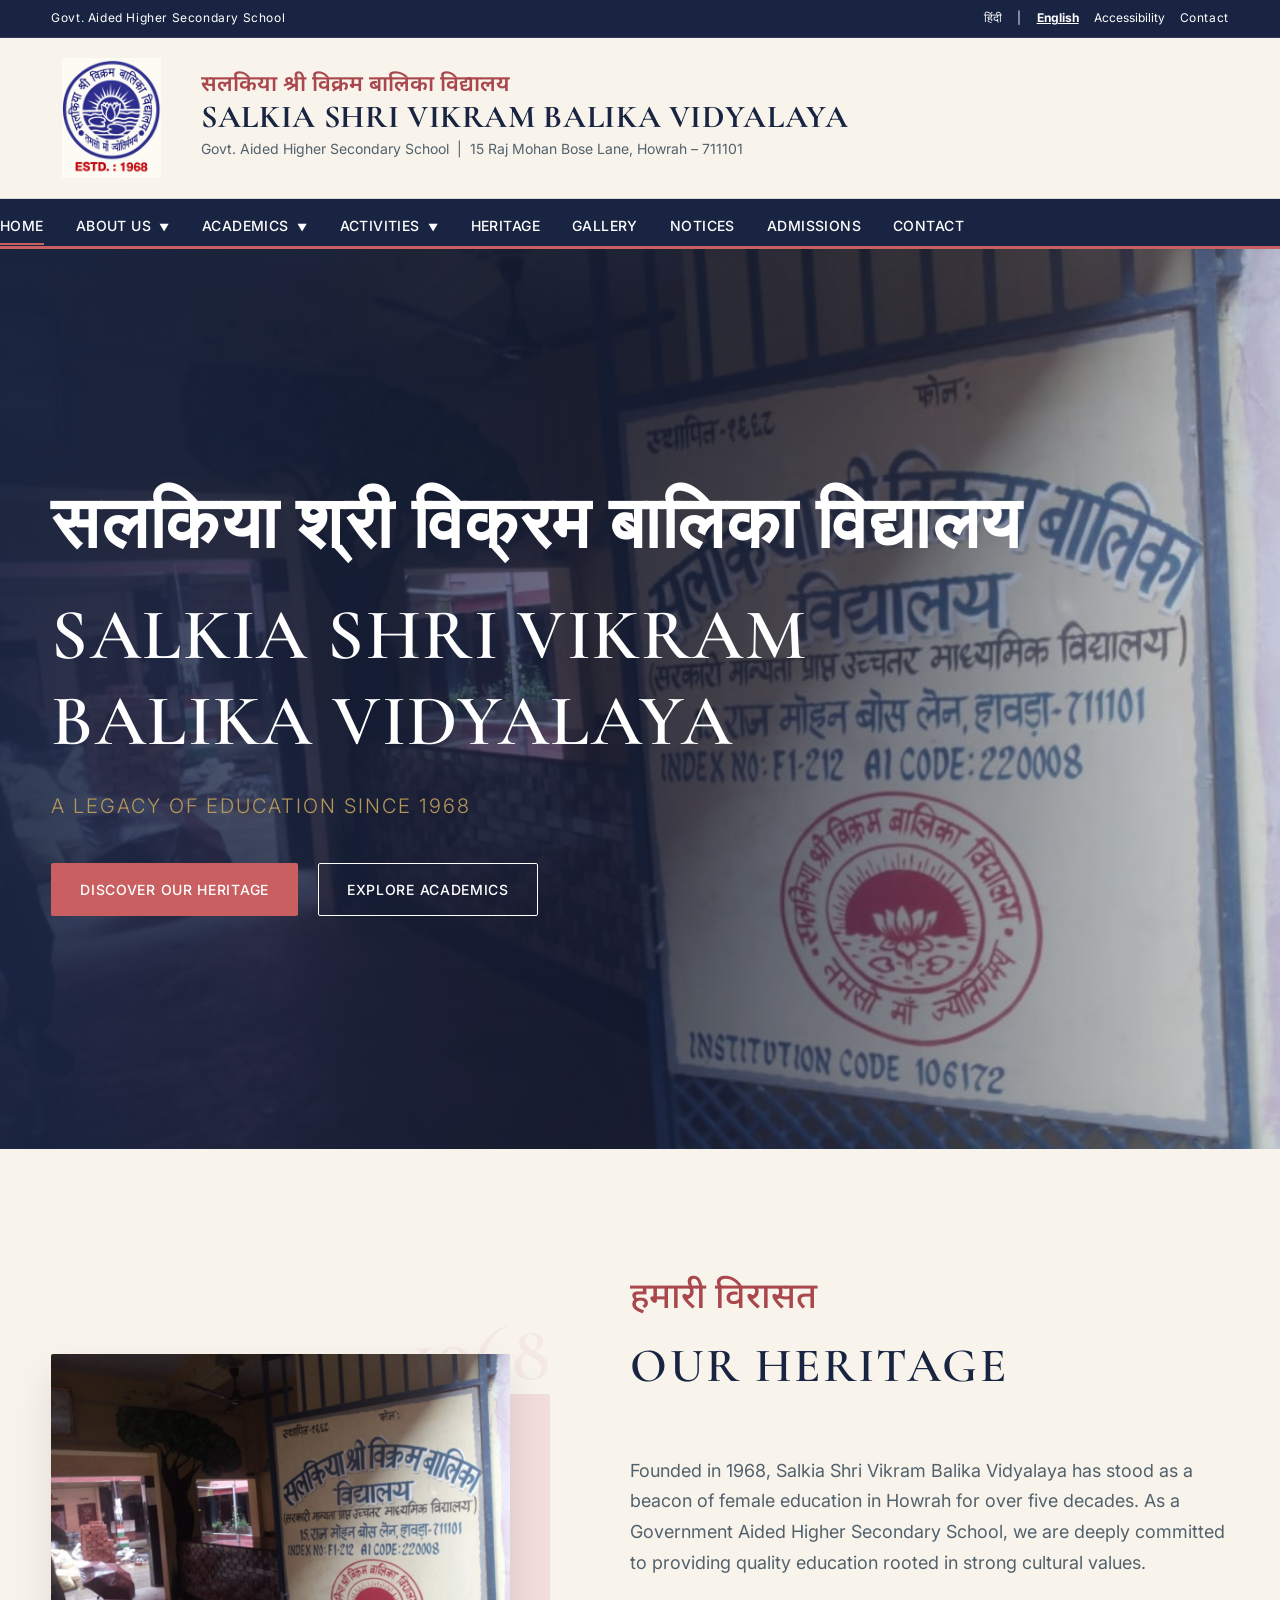
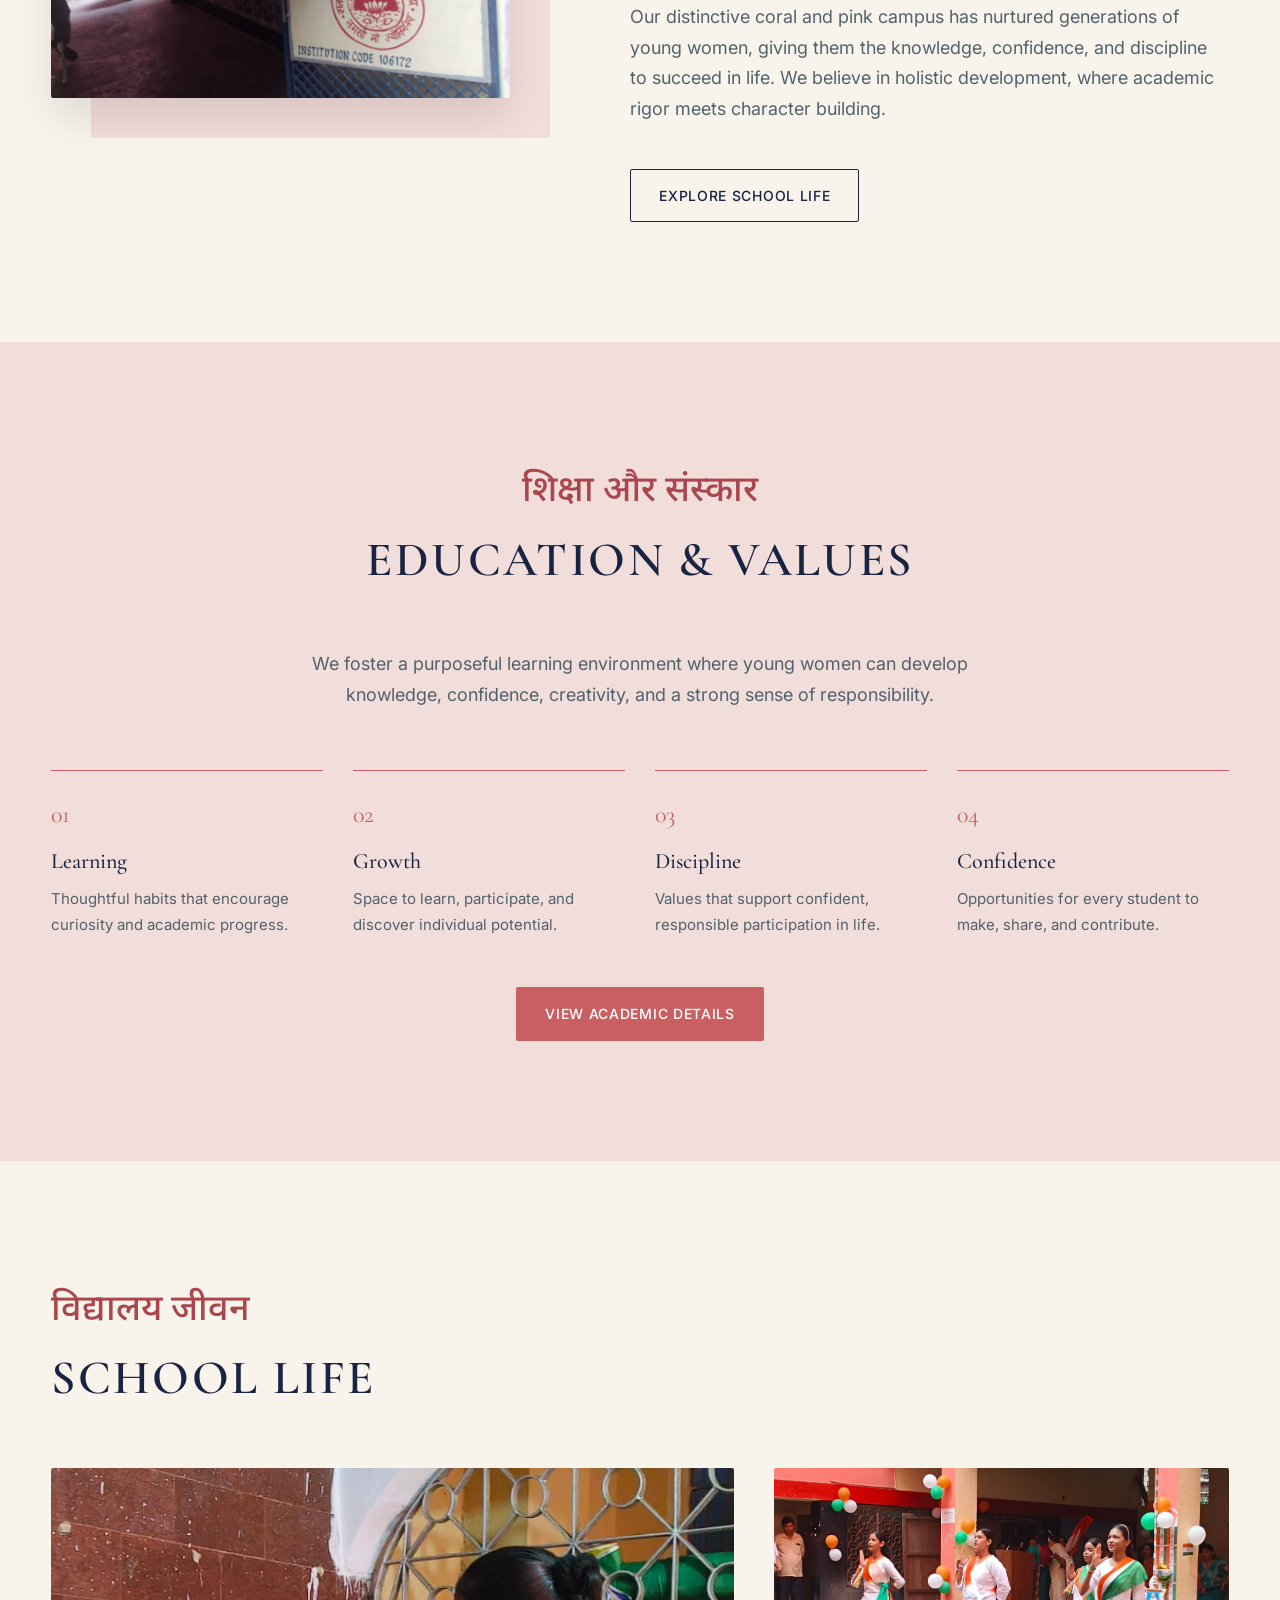
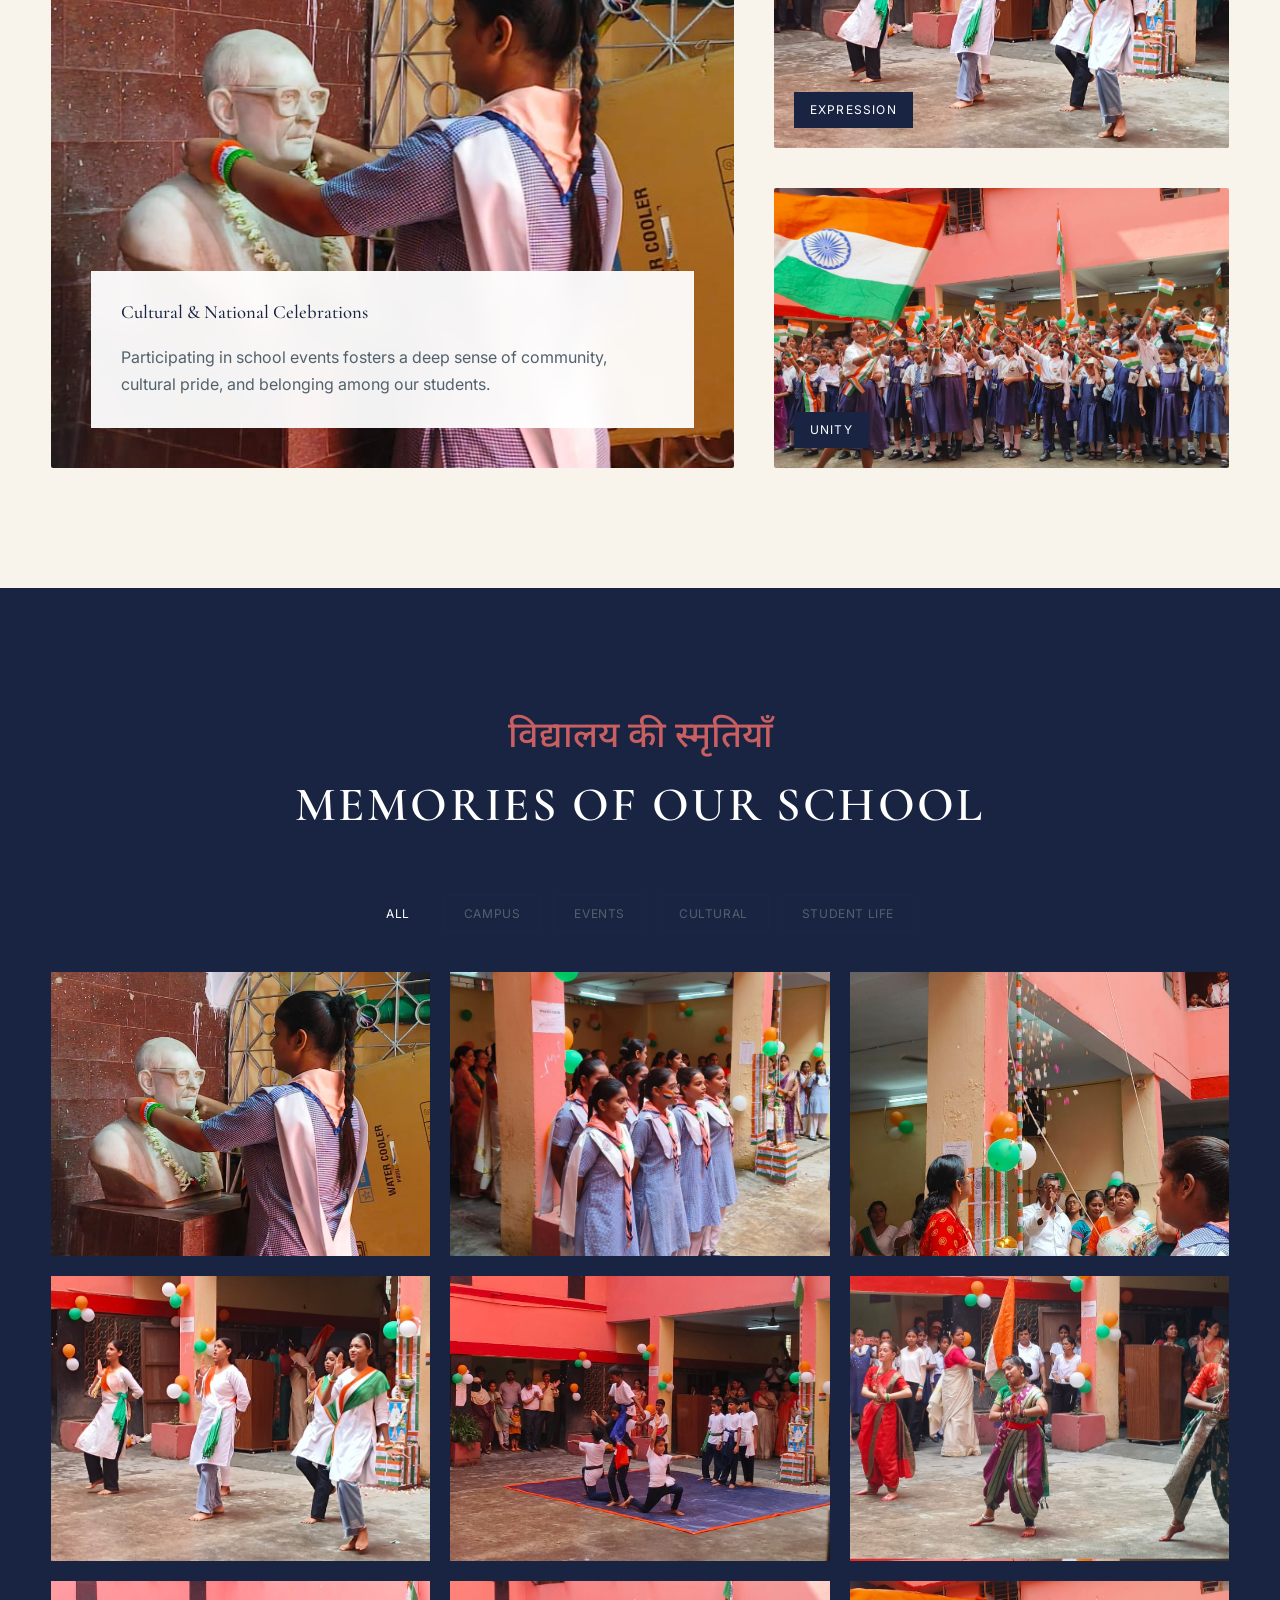
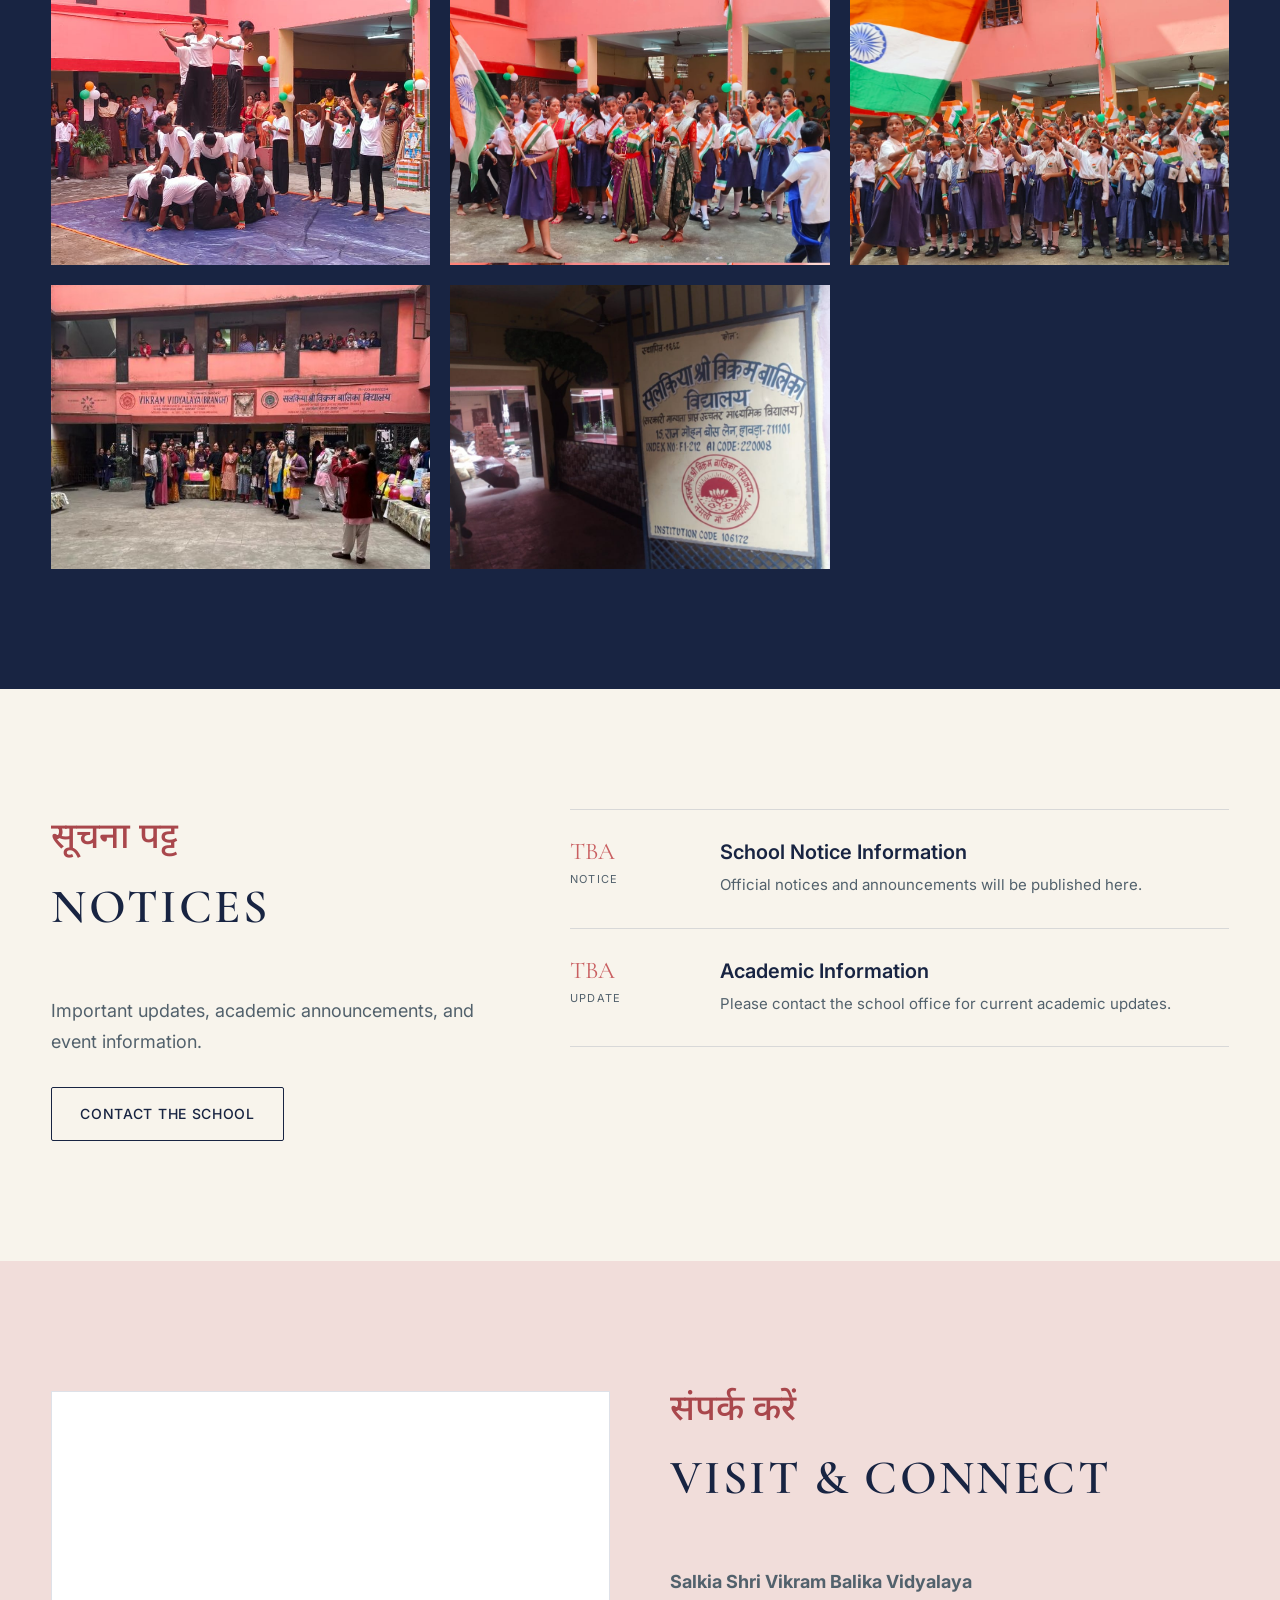
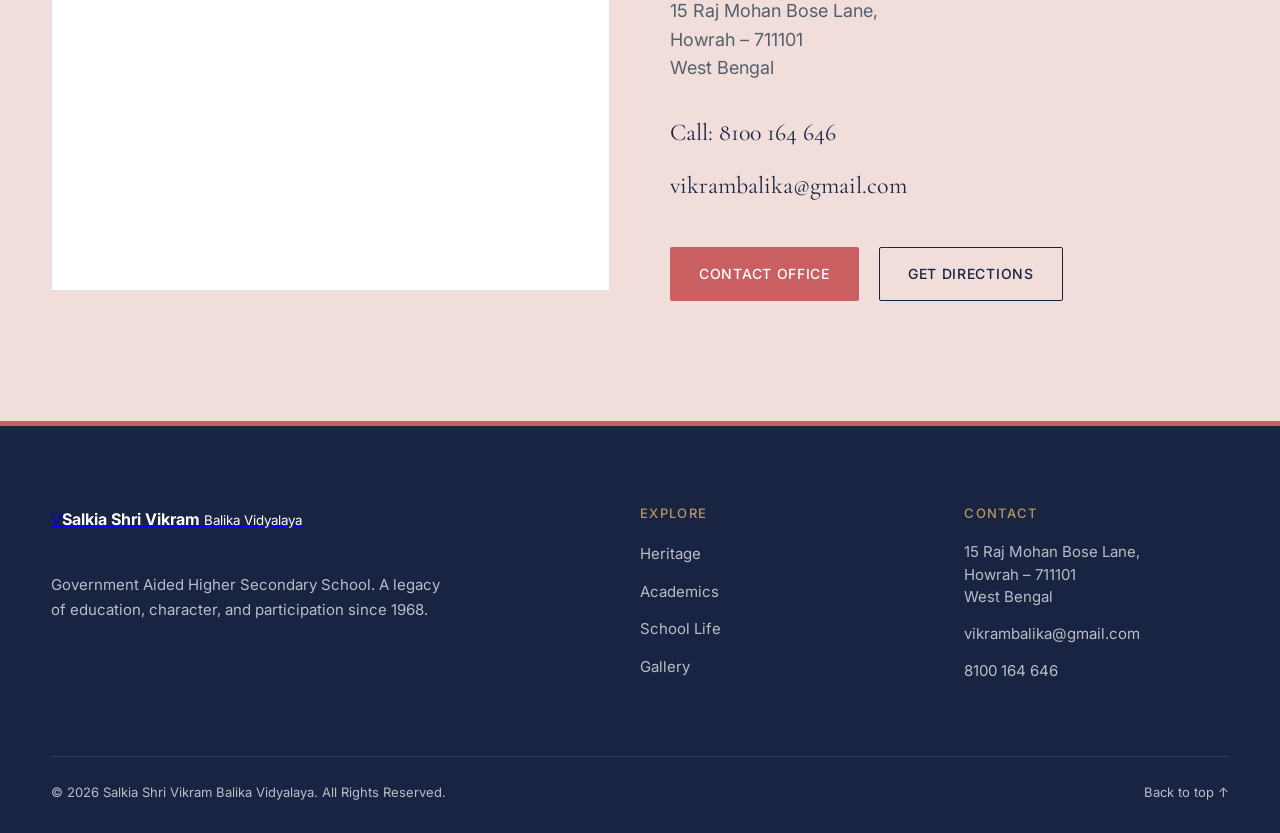
==== commit 1dc6ef6b: "feat : Enhnace the navbar of websites" ====
--- a/index.html
+++ b/index.html
@@ -16,32 +16,83 @@
 <body id="top">
   <a class="skip-link" href="#main">Skip to content</a>
   
-  <div class="info-bar">
-    <div class="shell">
-      <span>Govt. Aided Higher Secondary School | Established 1968</span>
-      <a href="tel:+918100164646">Call: 8100 164 646</a>
+  <header class="site-header">
+    <div class="top-utility-bar">
+      <div class="shell utility-flex">
+        <div class="utility-left">
+          Govt. Aided Higher Secondary School
+        </div>
+        <div class="utility-right">
+          <button type="button" class="lang-btn" data-lang="hi" aria-label="Switch to Hindi">हिंदी</button> | 
+          <button type="button" class="lang-btn active" data-lang="en" aria-label="Switch to English">English</button>
+          
+          <div class="a11y-dropdown">
+            <button type="button" class="a11y-toggle" aria-expanded="false">Accessibility</button>
+            <div class="a11y-menu">
+              <button type="button" id="a11y-contrast">Toggle High Contrast</button>
+              <button type="button" id="a11y-text-inc">Increase Text Size</button>
+              <button type="button" id="a11y-text-dec">Decrease Text Size</button>
+            </div>
+          </div>
+          <a href="index.html#contact">Contact</a>
+        </div>
+      </div>
     </div>
-  </div>
-
-  <header class="site-header">
-    <nav class="nav shell" aria-label="Main navigation">
-      <a class="brand" href="index.html#top" aria-label="Home">
-        <span class="crest" aria-hidden="true">V</span>
-        <span class="brand-text">
-          <strong>Salkia Shri Vikram</strong>
-          <small>Balika Vidyalaya</small>
-        </span>
-      </a>
-      <button class="menu-toggle" type="button" aria-expanded="false" aria-controls="primary-menu">
-        <span></span><span></span><span></span><span class="sr-only">Menu</span>
-      </button>
-      <div class="nav-links" id="primary-menu" aria-hidden="true">
-        <a href="#heritage">Heritage</a>
-        <a href="#academics">Academics</a>
-        <a href="#school-life">School Life</a>
-        <a href="#gallery">Gallery</a>
-        <a href="#notices">Notices</a>
-        <a class="nav-contact" href="#contact">Contact Us</a>
+
+    <div class="main-branding-header">
+      <div class="shell branding-flex">
+        <div class="logo-container">
+          <img src="assets/logo.jpg" alt="Salkia Shri Vikram Balika Vidyalaya Emblem" class="school-logo-img" />
+        </div>
+        <div class="branding-text">
+          <div class="school-name-hindi">सलकिया श्री विक्रम बालिका विद्यालय</div>
+          <h1 class="school-name-english">SALKIA SHRI VIKRAM BALIKA VIDYALAYA</h1>
+          <div class="school-subtitle">Govt. Aided Higher Secondary School &nbsp;|&nbsp; 15 Raj Mohan Bose Lane, Howrah – 711101</div>
+        </div>
+      </div>
+    </div>
+
+    <nav class="main-navigation" aria-label="Main navigation" id="main-nav-sticky">
+      <div class="shell nav-flex">
+        <div class="mobile-brand" aria-hidden="true">
+          <img src="assets/logo.jpg" alt="" class="mobile-logo" />
+          <span class="mobile-name">Salkia Shri Vikram</span>
+        </div>
+        <button class="menu-toggle" type="button" aria-expanded="false" aria-controls="primary-menu" aria-label="Toggle navigation">
+          <span></span><span></span><span></span>
+        </button>
+        <ul class="nav-links" id="primary-menu">
+          <li><a href="index.html#top" class="active">HOME</a></li>
+          <li class="dropdown">
+            <a href="#heritage" class="dropdown-toggle" aria-haspopup="true" aria-expanded="false">ABOUT US <span class="caret">▼</span></a>
+            <ul class="dropdown-menu">
+              <li><a href="#heritage">About the School</a></li>
+              <li><a href="#heritage">Our Heritage</a></li>
+              <li><a href="#academics">Vision & Values</a></li>
+            </ul>
+          </li>
+          <li class="dropdown">
+            <a href="#academics" class="dropdown-toggle" aria-haspopup="true" aria-expanded="false">ACADEMICS <span class="caret">▼</span></a>
+            <ul class="dropdown-menu">
+              <li><a href="academics.html">Academic Information</a></li>
+              <li><a href="#academics">Curriculum / Learning</a></li>
+              <li><a href="#notices">Examination</a></li>
+            </ul>
+          </li>
+          <li class="dropdown">
+            <a href="#school-life" class="dropdown-toggle" aria-haspopup="true" aria-expanded="false">ACTIVITIES <span class="caret">▼</span></a>
+            <ul class="dropdown-menu">
+              <li><a href="#school-life">Cultural Activities</a></li>
+              <li><a href="#school-life">Student Life</a></li>
+              <li><a href="#gallery">Events</a></li>
+            </ul>
+          </li>
+          <li><a href="#heritage">HERITAGE</a></li>
+          <li><a href="#gallery">GALLERY</a></li>
+          <li><a href="#notices">NOTICES</a></li>
+          <li><a href="#contact">ADMISSIONS</a></li>
+          <li><a href="#contact">CONTACT</a></li>
+        </ul>
       </div>
     </nav>
   </header>
--- a/styles.css
+++ b/styles.css
@@ -42,50 +42,69 @@
 }
 .skip-link:focus { top: 10px; }
 
-/* Info Bar */
-.info-bar {
-  height: 38px; background: var(--navy-deep); color: #fff; font-size: 12px; letter-spacing: 0.05em; display: flex; align-items: center;
-}
-.info-bar .shell { display: flex; align-items: center; justify-content: space-between; }
-.info-bar a { color: #fff; text-decoration: none; transition: 0.3s; }
-.info-bar a:hover { color: var(--coral); }
+/* Info Bar / Top Utility Bar */
+.top-utility-bar {
+  height: 38px; background: var(--navy-deep); color: #fff; font-size: 12px; letter-spacing: 0.05em; display: flex; align-items: center; border-bottom: 1px solid rgba(255,255,255,0.1);
+}
+.utility-flex { display: flex; align-items: center; justify-content: space-between; }
+.utility-right { display: flex; gap: 15px; align-items: center; }
+.utility-right a { color: #fff; text-decoration: none; transition: 0.3s; }
+.utility-right a:hover { color: var(--coral); }
 
 /* Header & Nav */
 .site-header {
-  position: absolute; z-index: 10; top: 38px; width: 100%; color: #fff; transition: 0.4s;
-  border-bottom: 1px solid rgba(255,255,255,0.1);
+  position: relative; z-index: 10; width: 100%; color: var(--navy-deep); transition: 0.4s; background: #fff;
 }
 .site-header.scrolled {
-  position: fixed; top: 0; background: rgba(24, 36, 66, 0.95); backdrop-filter: blur(10px); border-bottom: 0; box-shadow: 0 4px 20px rgba(0,0,0,0.1);
-}
-.nav { height: 96px; display: flex; align-items: center; justify-content: space-between; }
-.brand {
-  display: flex; align-items: center; gap: 14px; color: inherit; text-decoration: none;
-}
-.crest {
-  display: grid; place-items: center; width: 48px; height: 48px; font: 600 28px var(--serif); color: var(--gold-muted); border: 1px solid var(--gold-muted); border-radius: 2px;
-}
-.brand-text strong {
-  display: block; font-family: var(--serif); font-size: 22px; font-weight: 600; line-height: 1.1; letter-spacing: 0.02em;
-}
-.brand-text small {
-  display: block; font-family: var(--hindi); font-size: 13px; margin-top: 4px; color: rgba(255,255,255,0.8);
-}
-.nav-links { display: flex; align-items: center; gap: 32px; }
-.nav-links > a {
-  color: inherit; text-decoration: none; font-size: 14px; font-weight: 500; position: relative; letter-spacing: 0.03em; text-transform: uppercase;
-}
-.nav-links > a:not(.nav-contact)::after {
-  content: ""; position: absolute; bottom: -6px; left: 0; width: 0; height: 1px; background: var(--coral); transition: 0.3s;
-}
-.nav-links > a:hover::after { width: 100%; }
-.nav-contact {
-  padding: 12px 20px; border: 1px solid rgba(255,255,255,0.4); border-radius: 2px; transition: 0.3s;
-}
-.nav-contact:hover { background: #fff; color: var(--navy-deep); border-color: #fff; }
+  /* Handled by sticky nav instead */
+}
+
+/* Main Branding Header */
+.main-branding-header {
+  background: var(--ivory); padding: 20px 0; border-bottom: 1px solid var(--line);
+}
+.branding-flex { display: flex; align-items: center; gap: 30px; }
+.logo-container {
+  width: 120px; height: 120px; flex-shrink: 0; display: flex; align-items: center; justify-content: center;
+}
+.school-logo-img {
+  width: 100%; height: 100%; object-fit: contain;
+}
+.branding-text { display: flex; flex-direction: column; gap: 4px; }
+.school-name-hindi { font-family: var(--hindi); font-size: 22px; color: var(--coral-deep); font-weight: 600; line-height: 1; }
+.school-name-english { font-family: var(--serif); font-size: 32px; font-weight: 700; color: var(--navy-deep); line-height: 1; margin: 0; text-transform: uppercase; letter-spacing: 0.02em; }
+.school-subtitle { font-family: var(--sans); font-size: 14px; color: var(--text-light); }
+
+/* Main Navigation */
+.main-navigation { background: var(--navy-deep); color: #fff; height: 50px; display: flex; align-items: center; transition: 0.3s; border-bottom: 3px solid var(--coral); }
+.main-navigation.sticky { position: fixed; top: 0; left: 0; right: 0; z-index: 100; box-shadow: 0 4px 10px rgba(0,0,0,0.2); }
+.nav-flex { display: flex; justify-content: space-between; align-items: center; width: 100%; }
+.mobile-brand { display: none; align-items: center; gap: 10px; }
+.mobile-logo { width: 40px; height: 40px; object-fit: contain; }
+.mobile-name { font-family: var(--serif); font-weight: 600; font-size: 18px; color: #fff; }
+
+.nav-links { display: flex; align-items: center; gap: 32px; margin: 0; padding: 0; list-style: none; }
+.nav-links li { position: relative; }
+.nav-links a {
+  color: #fff; text-decoration: none; font-size: 14px; font-weight: 500; display: block; padding: 15px 0; position: relative; letter-spacing: 0.03em; text-transform: uppercase;
+}
+.nav-links > li > a::after {
+  content: ""; position: absolute; bottom: 8px; left: 0; width: 0; height: 2px; background: var(--coral); transition: 0.3s;
+}
+.nav-links > li > a:hover::after, .nav-links > li > a.active::after { width: 100%; }
+
+/* Dropdown */
+.dropdown-menu {
+  position: absolute; top: 100%; left: 0; background: #fff; color: var(--navy-deep); min-width: 220px; box-shadow: 0 8px 16px rgba(0,0,0,0.1); opacity: 0; visibility: hidden; transition: 0.3s; transform: translateY(10px); list-style: none; padding: 10px 0; margin: 0; z-index: 20; border-top: 3px solid var(--coral);
+}
+.dropdown:hover .dropdown-menu, .dropdown:focus-within .dropdown-menu { opacity: 1; visibility: visible; transform: none; }
+.dropdown-menu li { padding: 0; }
+.dropdown-menu a { padding: 10px 20px; color: var(--text-main); font-size: 14px; text-transform: none; display: block; }
+.dropdown-menu a:hover { background: var(--pink-soft); color: var(--coral-deep); }
+.caret { font-size: 10px; margin-left: 4px; vertical-align: middle; }
 
 .menu-toggle { display: none; background: transparent; color: #fff; border: 0; padding: 8px; cursor: pointer; }
-.menu-toggle span:not(.sr-only) { width: 26px; height: 2px; background: currentColor; display: block; margin: 6px 0; transition: 0.3s; }
+.menu-toggle span { width: 26px; height: 2px; background: currentColor; display: block; margin: 6px 0; transition: 0.3s; }
 
 /* Typography */
 h1, h2, h3, h4 { font-family: var(--serif); font-weight: 500; color: var(--navy-deep); line-height: 1.2; margin: 0 0 20px; }
@@ -126,7 +145,7 @@
   position: absolute; inset: 0; background: linear-gradient(90deg, rgba(24,36,66,0.9) 0%, rgba(24,36,66,0.6) 50%, rgba(24,36,66,0.2) 100%);
 }
 .hero-content {
-  position: relative; max-width: 1200px; padding-top: 60px;
+  position: relative; max-width: 1200px;
 }
 .hero-hindi { font-family: var(--hindi); font-size: clamp(28px, 4vw, 42px); color: var(--coral); margin: 0 0 10px; font-weight: 500; }
 .hero h1 { font-family: var(--serif); font-size: clamp(42px, 6vw, 72px); color: #fff; font-weight: 600; text-transform: uppercase; margin: 0 0 24px; letter-spacing: 0.02em; }
@@ -252,20 +271,35 @@
 }
 
 @media (max-width: 768px) {
-  .info-bar { display: none; }
-  .site-header { top: 0; background: var(--navy-deep); padding: 10px 0; }
-  .nav { height: 60px; }
-  .crest { width: 36px; height: 36px; font-size: 20px; }
-  .brand-text strong { font-size: 16px; }
-  .brand-text small { font-size: 10px; }
-  
-  .menu-toggle { display: block; z-index: 100; }
+  .top-utility-bar { display: none; }
+  .main-branding-header { padding: 15px 0; }
+  .branding-flex { flex-direction: column; text-align: center; gap: 15px; }
+  .logo-container { width: 90px; height: 90px; margin-top: 0; }
+  .school-name-english { font-size: 22px; }
+  .school-name-hindi { font-size: 18px; }
+  .school-subtitle { font-size: 12px; }
+  
+  .main-navigation { height: 60px; }
+  .mobile-brand { display: flex !important; }
+  .menu-toggle { display: block; z-index: 100; position: relative; }
+  
   .nav-links {
-    position: fixed; top: 0; left: 0; width: 100%; height: 100vh; background: var(--navy-deep); padding: 100px 30px 40px;
-    flex-direction: column; align-items: flex-start; gap: 24px; transform: translateX(100%); transition: 0.4s ease-in-out;
+    position: fixed; top: 0; right: 0; width: 85%; max-width: 350px; height: 100vh; background: var(--navy-deep); padding: 80px 30px 40px;
+    flex-direction: column; align-items: flex-start; gap: 0; transform: translateX(100%); transition: 0.4s ease-in-out;
+    box-shadow: -10px 0 30px rgba(0,0,0,0.5); overflow-y: auto;
   }
-  .nav-links.open { transform: none; }
-  .nav-links > a { font-size: 20px; }
+  .nav-links.open { transform: translateX(0); }
+  .nav-links li { width: 100%; border-bottom: 1px solid rgba(255,255,255,0.1); }
+  .nav-links a { font-size: 16px; padding: 15px 0; width: 100%; }
+  .dropdown-menu { position: static; box-shadow: none; opacity: 1; visibility: visible; transform: none; display: none; border: none; padding: 0 0 15px 15px; background: transparent; }
+  .dropdown.open .dropdown-menu { display: block; }
+  .dropdown-menu a { color: rgba(255,255,255,0.8); padding: 8px 0; font-size: 14px; }
+  .dropdown-menu a:hover { background: transparent; color: var(--coral); }
+  .dropdown > a { display: flex; justify-content: space-between; align-items: center; }
+  .caret { font-size: 14px; transition: 0.3s; }
+  .dropdown.open .caret { transform: rotate(180deg); }
+  
+  .site-header.scrolled { top: 0; position: absolute; } /* Disable old logic */
   
   .hero h1 { font-size: clamp(32px, 8vw, 42px); }
   .hero-hindi { font-size: 24px; }
@@ -279,3 +313,40 @@
   .lightbox { padding: 20px; }
   .lightbox-close { top: 20px; right: 20px; width: 40px; height: 40px; font-size: 20px; }
 }
+
+/* Utility buttons */
+:root { --text-scale: 1; }
+html { font-size: calc(16px * var(--text-scale)); }
+
+.utility-right button { background: none; border: none; color: inherit; cursor: pointer; font: inherit; padding: 0; }
+.utility-right button:hover { color: var(--coral); }
+.utility-right button.active { font-weight: 700; text-decoration: underline; }
+
+.a11y-dropdown { position: relative; display: inline-block; }
+.a11y-menu { position: absolute; top: 100%; right: 0; background: #fff; color: var(--navy-deep); min-width: 180px; padding: 10px; display: none; box-shadow: 0 4px 10px rgba(0,0,0,0.2); z-index: 100; border-top: 3px solid var(--coral); }
+.a11y-toggle[aria-expanded="true"] + .a11y-menu { display: flex; flex-direction: column; gap: 5px; }
+.a11y-menu button { color: var(--text-main); text-align: left; padding: 8px 12px; width: 100%; transition: 0.2s; font-size: 14px; }
+.a11y-menu button:hover { background: var(--pink-soft); color: var(--coral-deep); }
+
+/* Language Toggle Logic */
+body[data-lang="hi"] .english:not(.school-name-english):not(.brand-text strong) { display: none !important; }
+body[data-lang="en"] .hindi:not(.school-name-hindi):not(.brand-text small) { display: none !important; }
+
+/* High Contrast Mode */
+body.high-contrast {
+  --ivory: #000; --pink-soft: #111; --navy: #000; --navy-deep: #000; --coral: #ffea00; --coral-deep: #ffea00;
+  --text-main: #fff; --text-light: #ddd; --maroon: #ffea00; --line: rgba(255,255,255,0.2);
+  background: #000; color: #fff;
+}
+body.high-contrast .site-header, body.high-contrast .main-branding-header, body.high-contrast .dropdown-menu { background: #000; color: #fff; border-color: #fff; }
+body.high-contrast .school-name-english, body.high-contrast .school-name-hindi, body.high-contrast .school-subtitle { color: #fff; }
+body.high-contrast a, body.high-contrast button { color: #ffea00; }
+body.high-contrast .nav-links > li > a { color: #fff; }
+body.high-contrast .nav-links > li > a:hover { color: #ffea00; }
+body.high-contrast .school-logo-img { filter: grayscale(1) brightness(1.5); }
+body.high-contrast .button-coral { background: #000; color: #ffea00; border: 2px solid #ffea00; }
+body.high-contrast .button-outline, body.high-contrast .button-outline-light { border-color: #ffea00; color: #ffea00; }
+body.high-contrast .hero-image, body.high-contrast .life-side-img img, body.high-contrast .life-feature img, body.high-contrast .heritage-image img { filter: grayscale(1); }
+body.high-contrast .a11y-menu { background: #000; border: 1px solid #ffea00; }
+body.high-contrast .a11y-menu button { color: #fff; }
+body.high-contrast .a11y-menu button:hover { background: #222; color: #ffea00; }
